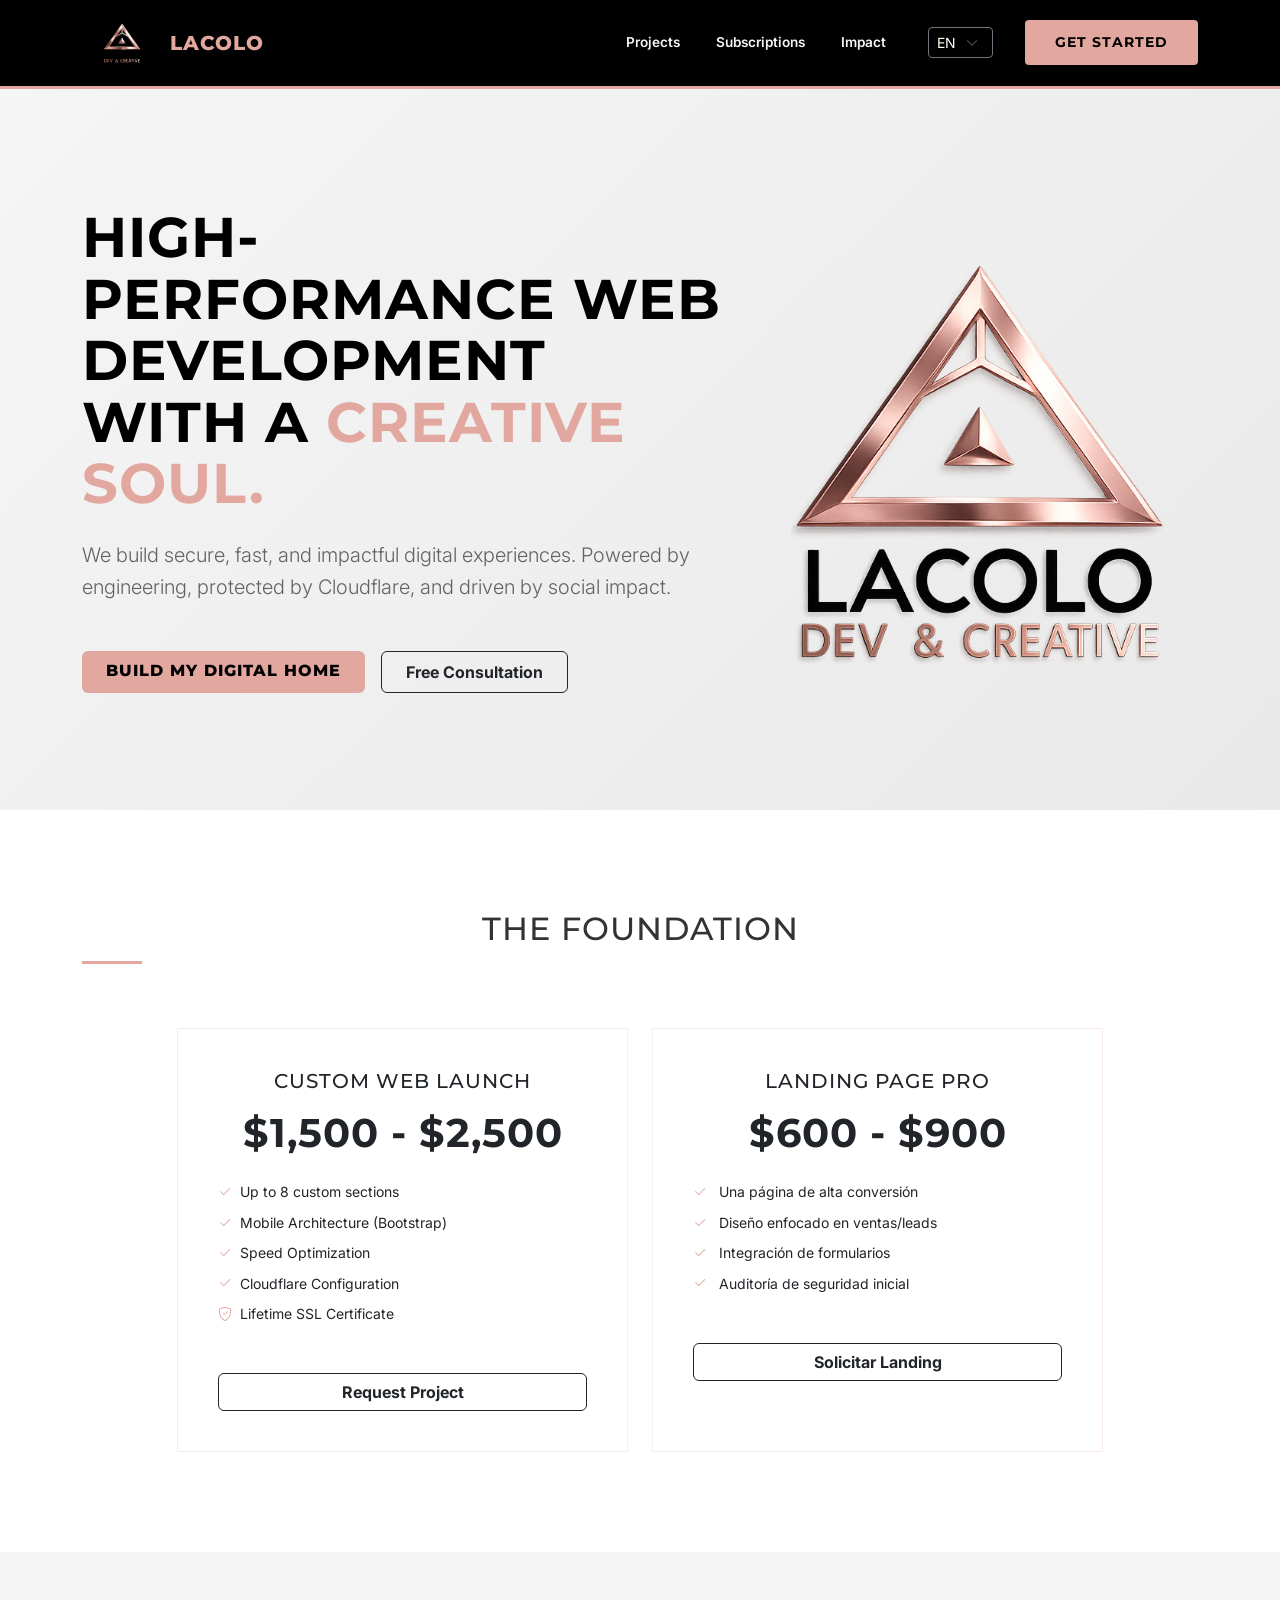
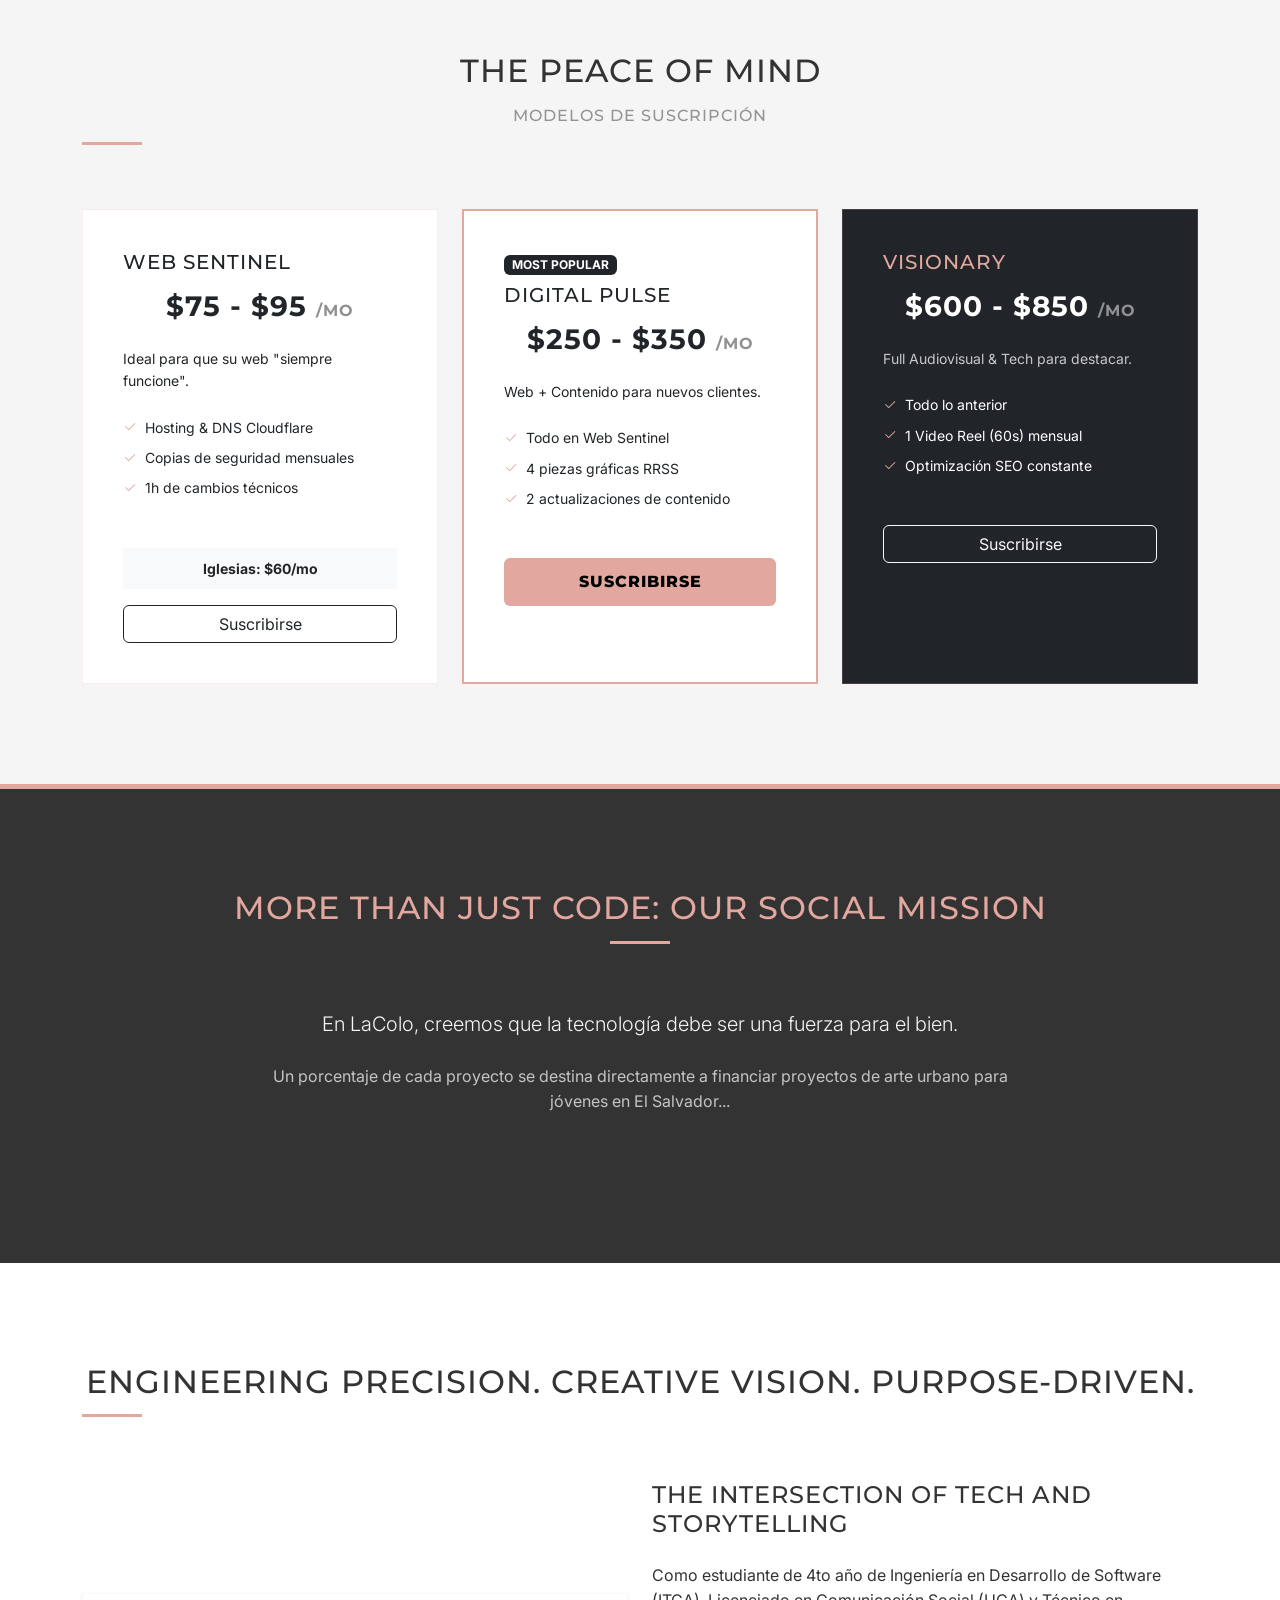
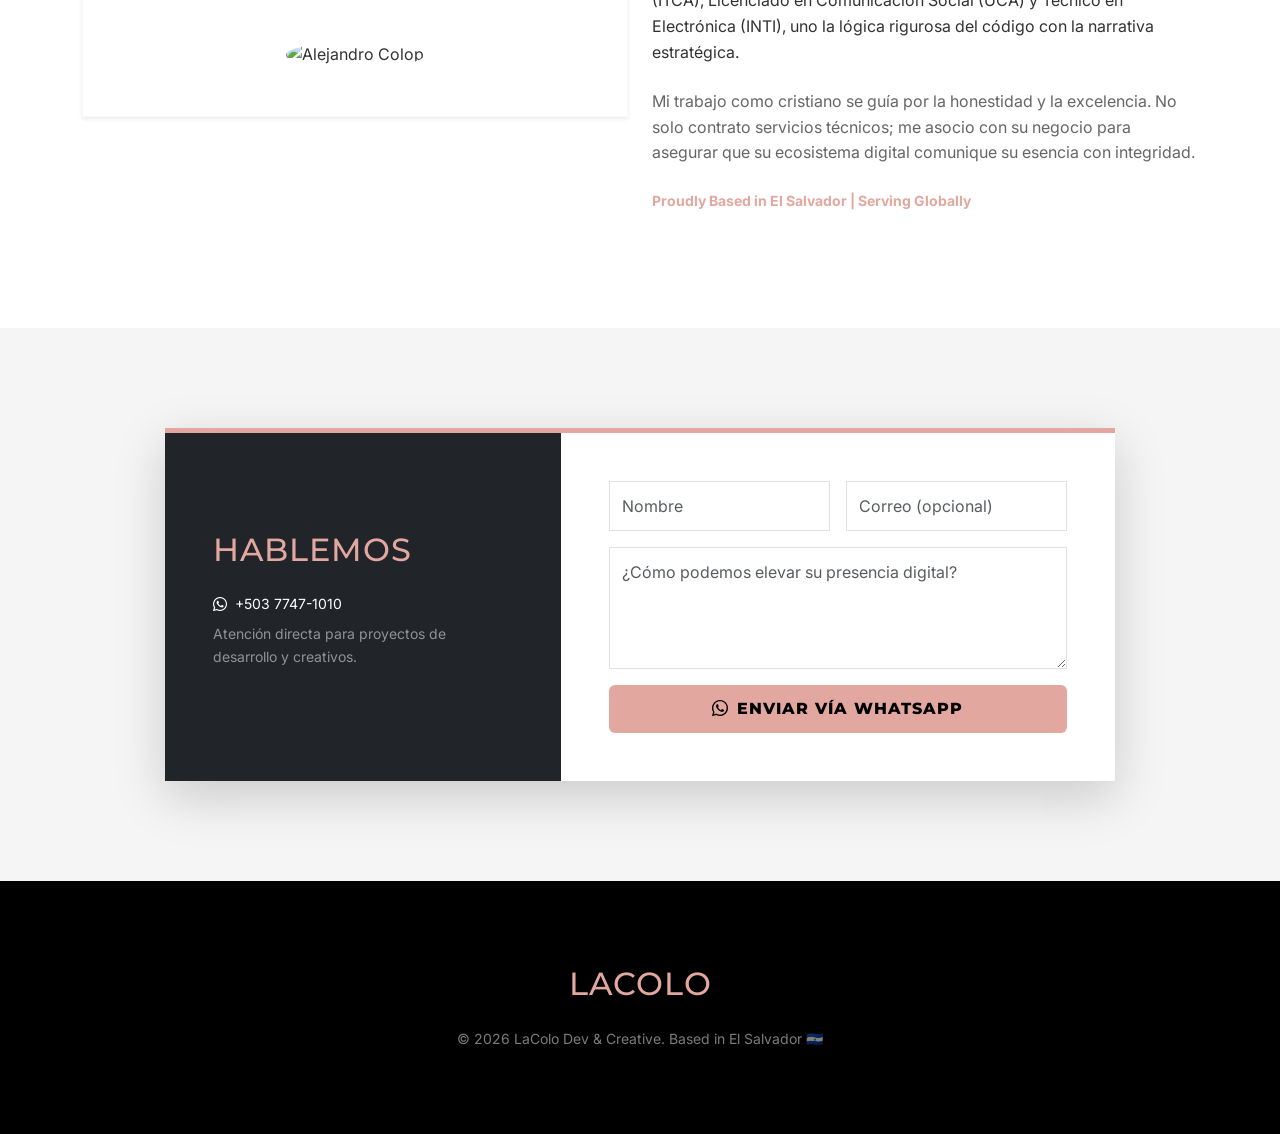
==== index.html @ b022d2bb "Change language attribute from 'en' to 'es' cambio idioma" ====
<!DOCTYPE html>
<html lang="es">

<head>
    <meta charset="UTF-8">
    <meta name="viewport" content="width=device-width, initial-scale=1.0">
    <title data-i18n="site_title">LaColo Dev & Creative | Engineering & Design Excellence</title>

    <script type="application/ld+json">
    {
      "@context": "https://schema.org",
      "@type": "LocalBusiness",
      "name": "LaColo Dev & Creative",
      "description": "Servicios integrales de desarrollo web, ingeniería de software y producción creativa de audio y video.",
      "url": "https://lacolodev.com",
      "telephone": "+503-7747-1010", 
      "address": {
        "@type": "PostalAddress",
        "addressLocality": "Santa Tecla",
        "addressCountry": "SV"
      },
      "geo": {
        "@type": "GeoCoordinates",
        "latitude": 13.6766,
        "longitude": -89.2797
      },
      "areaServed": [
        { "@type": "City", "name": "Santa Tecla" },
        { "@type": "City", "name": "Antiguo Cuscatlán" },
        { "@type": "City", "name": "Nuevo Cuscatlán" },
        { "@type": "City", "name": "San Salvador" },
        { "@type": "City", "name": "La Unión" },
        { "@type": "City", "name": "San Miguel" },
        { "@type": "City", "name": "North Potomac", "addressRegion": "MD" },
        { "@type": "City", "name": "Potomac", "addressRegion": "MD" },
        { "@type": "City", "name": "Washington DC" },
        { "@type": "State", "name": "Virginia" }
      ],
      "publicAccess": false,
      "priceRange": "$$"
    }
    </script>
   
    <link rel="icon" type="image/png" href="img/laColoDevs.png">
    <link rel="apple-touch-icon" href="img/laColoDevs.png">

    <link href="https://cdn.jsdelivr.net/npm/bootstrap@5.3.0/dist/css/bootstrap.min.css" rel="stylesheet">
    <link rel="stylesheet" href="https://cdn.jsdelivr.net/npm/bootstrap-icons@1.11.0/font/bootstrap-icons.css">
    <link
        href="https://fonts.googleapis.com/css2?family=Inter:wght@300;400;600&family=Montserrat:wght@700;800&display=swap"
        rel="stylesheet">
    <link rel="stylesheet" href="./css/style.css">
    <script src="./js/app.js" defer></script>
</head>

<body>

    <nav class="navbar navbar-expand-lg navbar-dark fixed-top">
        <div class="container">
            <a class="navbar-brand d-flex align-items-center" href="#">
                <img src="./img/laColoDevs.png" alt="Logo" class="logo-main me-2">
                <span class="brand-text">LACOLO</span>
            </a>
            <button class="navbar-toggler border-0" type="button" data-bs-toggle="collapse" data-bs-target="#navbarNav">
                <span class="navbar-toggler-icon"></span>
            </button>
            <div class="collapse navbar-collapse" id="navbarNav">
                <ul class="navbar-nav ms-auto align-items-center">
                    <li class="nav-item"><a class="nav-link" href="#foundation" data-i18n="nav_projects">Proyectos</a>
                    </li>
                    <li class="nav-item"><a class="nav-link" href="#services" data-i18n="nav_subs">Suscripciones</a>
                    </li>
                    <li class="nav-item"><a class="nav-link" href="#impact" data-i18n="nav_impact">Impacto</a></li>
                    <li class="nav-item mx-lg-3 p-2">
                        <select id="languageSelector"
                            class="form-select form-select-sm bg-transparent text-white border-secondary">
                            <option value="en">EN</option>
                            <option value="es" selected>ES</option>
                        </select>
                    </li>
                    <li class="nav-item ms-lg-2 my-auto">
                        <a href="#contact" class="btn btn-lacolo btn-sm w-100 fw-bold" data-i18n="btn_get_started">Get
                            Started</a>
                    </li>
                </ul>
            </div>
        </div>
    </nav>

    <header class="hero py-5">
        <div class="container text-center text-lg-start">
            <div class="row align-items-center">
                <div class="col-lg-7">
                    <h1 class="fw-bolder mb-4 responsive-title" data-i18n="hero_title">
                        High-Performance
                        <span class="d-sm-inline d-block">Web Development</span>
                        with a <span class="text-rose">Creative Soul.</span>
                    </h1>

                    <p class="lead mb-5 opacity-75" data-i18n="hero_lead">
                        Construimos experiencias digitales seguras, rápidas e impactantes. Potenciado por la ingeniería,
                        protegido por Cloudflare e impulsado por el impacto social.
                    </p>

                    <div class="d-flex flex-column flex-sm-row gap-3 justify-content-center justify-content-lg-start">
                        <a href="#foundation" class="btn btn-lacolo px-4 py-2" data-i18n="btn_build">
                            Build My Digital Home
                        </a>
                        <a href="#contact" class="btn btn-outline-dark px-4 py-2 fw-bold" data-i18n="btn_consultation">
                            Free Consultation
                        </a>
                    </div>
                </div>

                <div class="col-lg-5 p-5 d-lg-block text-center">
                    <img src="./img/laColoDevs.png" alt="Logo" class="img-fluid mx-2 mt-4">
                </div>
            </div>
        </div>
    </header>

    <section id="foundation" class="section-padding bg-white">
        <div class="container">
            <h2 class="section-title text-center" data-i18n="foundation_title">The Foundation <br><small
                    class="fs-6 opacity-50" data-i18n="foundation_subtitle">Proyectos de Pago Único</small></h2>
            <div class="row g-4 justify-content-center">
                <div class="col-md-5">
                    <div class="card h-100 card-pricing p-4">
                        <div class="card-body text-center">
                            <h3 class="h5 mb-3" data-i18n="card_custom_title">Custom Web Launch</h3>
                            <h4 class="display-6 fw-bold mb-4">$1,500 - $2,500</h4>
                            <ul class="list-unstyled text-start mb-5 small">
                                <li class="mb-2"><i class="bi bi-check2 text-rose me-2"></i><span
                                        data-i18n="feat_custom_1">Hasta 8 secciones personalizadas</span></li>
                                <li class="mb-2"><i class="bi bi-check2 text-rose me-2"></i><span
                                        data-i18n="feat_custom_2">Arquitectura móvil (Bootstrap)</span></li>
                                <li class="mb-2"><i class="bi bi-check2 text-rose me-2"></i><span
                                        data-i18n="feat_custom_3">Optimización de velocidad</span></li>
                                <li class="mb-2"><i class="bi bi-check2 text-rose me-2"></i><span
                                        data-i18n="feat_custom_4">Configuración en Cloudflare</span></li>
                                <li class="mb-2"><i class="bi bi-shield-check text-rose me-2"></i><span
                                        data-i18n="feat_custom_5">Certificado SSL de por vida</span></li>
                            </ul>
                            <a href="#contact" class="btn btn-outline-dark w-100 fw-bold"
                                data-i18n="btn_request_project">Solicitar Proyecto</a>
                        </div>
                    </div>
                </div>
                <div class="col-md-5">
                    <div class="card h-100 card-pricing p-4">
                        <div class="card-body text-center">
                            <h3 class="h5 mb-3" data-i18n="card_landing_title">Landing Page Pro</h3>
                            <h4 class="display-6 fw-bold mb-4">$600 - $900</h4>
                            <ul class="list-unstyled text-start mb-5 small">
                                <li class="mb-2">
                                    <i class="bi bi-check2 text-rose me-2"></i>
                                    <span data-i18n="feat_landing_1">Una página de alta conversión</span>
                                </li>
                                <li class="mb-2">
                                    <i class="bi bi-check2 text-rose me-2"></i>
                                    <span data-i18n="feat_landing_2">Diseño enfocado en ventas/leads</span>
                                </li>
                                <li class="mb-2"> <i class="bi bi-check2 text-rose me-2"></i>
                                    <span data-i18n="feat_landing_3">Integración de formularios</span>
                                </li>
                                <li class="mb-2">
                                    <i class="bi bi-check2 text-rose me-2"></i>
                                    <span data-i18n="feat_landing_4">Auditoría de seguridad inicial</span>
                                </li>
                            </ul>
                            <a href="#contact" class="btn btn-outline-dark w-100 fw-bold"
                                data-i18n="btn_request_landing">Solicitar Landing</a>
                        </div>
                    </div>
                </div>
            </div>
        </div>
    </section>

    <section id="services" class="section-padding" style="background-color: var(--pearl-white);">
        <div class="container">
            <h2 class="section-title text-center" data-i18n="services_title">The Peace of Mind <br><small
                    class="fs-6 opacity-50" data-i18n="services_subtitle">Modelos de Suscripción</small></h2>
            <div class="row g-4">
                <div class="col-md-4">
                    <div class="card h-100 card-pricing p-4">
                        <div class="card-body">
                            <h3 class="h5 mb-3" data-i18n="card_sentinel_title">Web Sentinel</h3>
                            <h4 class="h3 fw-bold mb-4 text-center">$75 - $95 <small class="fs-6 opacity-50">/mo</small>
                            </h4>
                            <p class="small mb-4" data-i18n="card_sentinel_desc">Ideal para que su web "siempre
                                funcione".</p>
                            <ul class="list-unstyled small mb-5">
                                <li class="mb-2"><i class="bi bi-check2 text-rose me-2"></i><span
                                        data-i18n="feat_sentinel_1">Hosting & DNS Cloudflare</span></li>
                                <li class="mb-2"><i class="bi bi-check2 text-rose me-2"></i><span
                                        data-i18n="feat_sentinel_2">Copias de seguridad mensuales</span></li>
                                <li class="mb-2"><i class="bi bi-check2 text-rose me-2"></i><span
                                        data-i18n="feat_sentinel_3">1h de cambios técnicos</span></li>
                            </ul>
                            <div class="bg-light p-2 text-center mb-3">
                                <span class="small fw-bold" data-i18n="church_promo">Iglesias: $60/mo</span>
                            </div>
                            <a href="#contact" class="btn btn-outline-dark w-100"
                                data-i18n="btn_subscribe">Suscribirse</a>
                        </div>
                    </div>
                </div>
                <div class="col-md-4">
                    <div class="card h-100 card-pricing featured p-4"
                        style="border-color: var(--rose-gold); border-width: 2px;">
                        <div class="card-body">
                            <span class="badge bg-dark mb-2" data-i18n="badge_popular">MOST POPULAR</span>
                            <h3 class="h5 mb-3" data-i18n="card_pulse_title">Digital Pulse</h3>
                            <h4 class="h3 fw-bold mb-4 text-center">$250 - $350 <small
                                    class="fs-6 opacity-50">/mo</small></h4>
                            <p class="small mb-4" data-i18n="card_pulse_desc">Web + Contenido para nuevos clientes.</p>
                            <ul class="list-unstyled small mb-5">
                                <li class="mb-2"><i class="bi bi-check2 text-rose me-2"></i><span
                                        data-i18n="feat_pulse_1">Todo en Web Sentinel</span></li>
                                <li class="mb-2"><i class="bi bi-check2 text-rose me-2"></i><span
                                        data-i18n="feat_pulse_2">4 piezas gráficas RRSS</span></li>
                                <li class="mb-2"><i class="bi bi-check2 text-rose me-2"></i><span
                                        data-i18n="feat_pulse_3">2 actualizaciones de contenido</span></li>
                            </ul>
                            <a href="#contact" class="btn btn-lacolo w-100" data-i18n="btn_subscribe">Suscribirse</a>
                        </div>
                    </div>
                </div>
                <div class="col-md-4">
                    <div class="card h-100 card-pricing p-4 bg-dark text-white">
                        <div class="card-body">
                            <h3 class="h5 mb-3 text-rose" data-i18n="card_visionary_title">Visionary</h3>
                            <h4 class="h3 fw-bold mb-4 text-center">$600 - $850 <small
                                    class="fs-6 opacity-50">/mo</small></h4>
                            <p class="small mb-4 opacity-75" data-i18n="card_visionary_desc">Full Audiovisual & Tech
                                para destacar.</p>
                            <ul class="list-unstyled small mb-5">
                                <li class="mb-2"><i class="bi bi-check2 text-rose me-2"></i><span
                                        data-i18n="feat_visionary_1">Todo lo anterior</span></li>
                                <li class="mb-2"><i class="bi bi-check2 text-rose me-2"></i><span
                                        data-i18n="feat_visionary_2">1 Video Reel (60s) mensual</span></li>
                                <li class="mb-2"><i class="bi bi-check2 text-rose me-2"></i><span
                                        data-i18n="feat_visionary_3">Optimización SEO constante</span></li>
                            </ul>
                            <a href="#contact" class="btn btn-outline-light w-100"
                                data-i18n="btn_subscribe">Suscribirse</a>
                        </div>
                    </div>
                </div>
            </div>
        </div>
    </section>

    <section id="impact" class="impact section-padding">
        <div class="container text-center">
            <h2 class="section-title text-rose center-title mx-auto" data-i18n="impact_title">More Than Just Code: Our
                Social Mission</h2>
            <div class="row justify-content-center">
                <div class="col-lg-8">
                    <p class="lead mb-4" data-i18n="impact_lead">En LaColo, creemos que la tecnología debe ser una
                        fuerza para el bien.</p>
                    <p class="opacity-75 mb-5" data-i18n="impact_text">Un porcentaje de cada proyecto se destina
                        directamente a financiar proyectos de arte urbano para jóvenes en El Salvador...</p>
                </div>
            </div>
        </div>
    </section>

    <section id="about" class="section-padding bg-white">
        <div class="container">
            <h2 class="section-title text-center" data-i18n="about_title">Engineering Precision. Creative Vision.
                Purpose-Driven.</h2>
            <div class="row align-items-center">
                <div class="col-lg-6 mb-5 mb-lg-0 text-center">
                    <div class="p-5 border border-light shadow-sm">
                        <img src="./img/fundador.png" alt="Alejandro Colop" class="img-fluid rounded-circle">
                    </div>
                </div>
                <div class="col-lg-6">
                    <h3 class="h4 brand-titles mb-4" data-i18n="about_subtitle">The Intersection of Tech and
                        Storytelling</h3>

                    <p class="mb-4" data-i18n="about_p1">
                        Como estudiante de 4to año de Ingeniería en Desarrollo de Software (ITCA),
                        Licenciado en Comunicación Social (UCA) y Técnico en Electrónica (INTI),
                        uno la lógica rigurosa del código con la narrativa estratégica.
                    </p>

                    <p class="mb-4 opacity-75" data-i18n="about_p2">
                        Mi trabajo como cristiano se guía por la honestidad y la excelencia. No
                        solo contrato servicios técnicos; me asocio con su negocio para asegurar
                        que su ecosistema digital comunique su esencia con integridad.
                    </p>

                    <p class="small text-rose fw-bold" data-i18n="about_location">
                        Proudly Based in El Salvador | Serving Globally
                    </p>
                </div>
            </div>
        </div>
    </section>

    <section id="contact" class="section-padding" style="background-color: var(--pearl-white);">
        <div class="container">
            <div class="row justify-content-center">
                <div class="col-lg-10 shadow-lg p-0 overflow-hidden" style="border-top: 5px solid var(--rose-gold);">
                    <div class="row g-0">
                        <div class="col-md-5 bg-dark text-white p-5 d-flex flex-column justify-content-center">
                            <h2 class="brand-titles text-rose mb-4" data-i18n="contact_hablemos">Hablemos</h2>
                            <p class="small mb-2">
                                <a href="https://wa.me/+50377471010" class="text-white text-decoration-none">
                                    <i class="bi bi-whatsapp me-2"></i>+503 7747-1010
                                </a>
                            </p>
                            <p class="small opacity-50" data-i18n="contact_sub">Atención directa para proyectos de
                                desarrollo y creativos.</p>
                        </div>
                        <div class="col-md-7 p-5 bg-white">
                            <form id="whatsappForm" onsubmit="enviarAWhatsApp(event)">
                                <div class="row g-3">
                                    <div class="col-md-6">
                                        <input type="text" id="name" class="form-control rounded-0"
                                            data-i18n="form_name" placeholder="Nombre" required>
                                    </div>
                                    <div class="col-md-6">
                                        <input type="email" id="email" class="form-control rounded-0"
                                            data-i18n="form_email" placeholder="Correo (opcional)">
                                    </div>
                                    <div class="col-12">
                                        <textarea id="message" rows="4" class="form-control rounded-0"
                                            data-i18n="form_msg"
                                            placeholder="¿Cómo podemos elevar su presencia digital?"
                                            required></textarea>
                                    </div>
                                    <div class="col-12">
                                        <button type="submit" class="btn btn-lacolo w-100">
                                            <i class="bi bi-whatsapp me-2"></i><span
                                                data-i18n="btn_send_whatsapp">Enviar vía WhatsApp</span>
                                        </button>
                                    </div>
                                </div>
                            </form>
                        </div>
                    </div>
                </div>
            </div>
        </div>
    </section>

    <footer>
        <div class="container text-center py-4">
            <h2 class="brand-titles text-rose mb-4">LACOLO</h2>
            <p class="small opacity-50 mb-0" data-i18n="footer_copy">&copy; 2026 LaColo Dev & Creative. Based in El
                Salvador 🇸🇻</p>
        </div>
    </footer>

    <script src="https://cdn.jsdelivr.net/npm/bootstrap@5.3.0/dist/js/bootstrap.bundle.min.js"></script>
</body>

</html>
---- css/style.css ----
/* 1. VARIABLES DE MARCA (Manual de Estilo) */
:root {
    --rose-gold: #E2A79F;
    --black-pure: #000000;
    --charcoal: #333333;
    --pearl-white: #F5F5F5;
}



/* 2. ESTILOS GLOBALES */
body {
    font-family: 'Inter', sans-serif;
    background-color: var(--pearl-white);
    color: var(--charcoal);
    line-height: 1.6;
    padding-top: 90px;
    /* Espacio para el navbar fijo */
    overflow-x: hidden;
}

/* 3. TIPOGRAFÍA (Montserrat para Títulos y Marca) */
h1,
h2,
h3,
h4,
.navbar-brand,
.btn-lacolo,
.brand-titles,
.brand-text {
    font-family: 'Montserrat', sans-serif;
    text-transform: uppercase;
    letter-spacing: 1px;
}

/* 4. NAVEGACIÓN (Navbar) */
.navbar {
    background-color: var(--black-pure) !important;
    border-bottom: 3px solid var(--rose-gold);
    padding: 0.8rem 0;
    z-index: 1050;
}

.navbar-brand {
    font-weight: 800;
    color: var(--rose-gold) !important;
}

.logo-main {
    height: 50px;
    width: auto;
    min-width: 80px;
    /* Tamaño mínimo según manual */
    padding: 5px;
    transition: transform 0.3s ease;
    object-fit: contain;
}

.logo-main:hover {
    transform: scale(1.05);
    /* Efecto sutil de interacción */
}

.brand-text {
    font-weight: 800;
    color: var(--rose-gold) !important;
    font-size: 1.25rem;
}

.nav-link {
    color: var(--pearl-white) !important;
    font-size: 0.85rem;
    font-weight: 600;
    margin: 0 10px;
    transition: 0.3s;
}

.nav-link:hover {
    color: var(--rose-gold) !important;
}

/* 5. BOTONES (Estilo LaColo) */
.btn-lacolo {
    background-color: var(--rose-gold);
    color: var(--black-pure);
    border: none;
    font-weight: 800;
    padding: 12px 30px;
    transition: 0.3s ease-in-out;
}

.btn-lacolo:hover {
    background-color: var(--charcoal);
    color: var(--rose-gold);
    transform: translateY(-3px);
    box-shadow: 0 10px 20px rgba(0, 0, 0, 0.2);
}

/* 6. SECCIONES Y LAYOUT */
.hero {
    padding: 140px 0 100px;
    background: linear-gradient(135deg, #F5F5F5 0%, #E9E9E9 100%);
    min-height: 80vh;
    display: flex;
    align-items: center;
}

.hero h1 {
    font-size: 3.5rem;
    color: var(--black-pure);
    font-weight: 800;
}

.text-rose {
    color: var(--rose-gold);
}

.section-padding {
    padding: 100px 0;
}

/* 7. COMPONENTES (Tarjetas y Portfolio) */
.card-pricing,
.portfolio-card {
    border: 1px solid rgba(226, 167, 159, 0.2);
    background: white;
    transition: 0.4s;
    border-radius: 0;
}

.card-pricing:hover,
.portfolio-card:hover {
    border-color: var(--rose-gold);
    transform: translateY(-8px);
    box-shadow: 0 15px 30px rgba(0, 0, 0, 0.05);
}

/* 8. SECCIÓN IMPACTO */
.impact {
    background-color: var(--charcoal);
    color: var(--pearl-white);
    padding: 100px 0;
    border-top: 5px solid var(--rose-gold);
}

/* 9. TÍTULOS DE SECCIÓN */
.section-title {
    margin-bottom: 4rem;
    position: relative;
    padding-bottom: 1rem;
}

.section-title::after {
    content: '';
    position: absolute;
    width: 60px;
    height: 3px;
    background: var(--rose-gold);
    bottom: 0;
    left: 0;
    /* Por defecto alineado a la izquierda */
}

/* Modificador para títulos centrados */
.center-title::after {
    left: 50%;
    transform: translateX(-50%);
}

/* 10. FOOTER */
footer {
    background-color: var(--black-pure);
    color: var(--pearl-white);
    padding: 60px 0;
}

/* Agrégalo a la sección 7 u 8 de tu style.css */
.form-control {
    border-radius: 0;
    border: 1px solid #dee2e6;
    padding: 12px;
}

.form-control:focus {
    border-color: var(--rose-gold);
    box-shadow: none;
}

.responsive-title {
    /* Bajamos el mínimo a 1.3rem para que 'DEVELOPMENT' quepa en 320px de ancho */
    font-size: clamp(1.3rem, 10vw, 3.8rem); 
    line-height: 1.1;
    font-weight: 800;
    text-transform: uppercase;

    /* DESACTIVAR CORTES: Esto evita el efecto de la imagen que me enviaste */
    hyphens: none !important;
    -webkit-hyphens: none;
    -ms-hyphens: none;
    
    /* CONTROL DE PALABRAS: No permite romper palabras internamente */
    word-break: keep-all; 
    overflow-wrap: normal;
    
    display: block;
    width: 100%;
}

/* Forzar que cada bloque de texto ocupe su línea en móviles */
@media (max-width: 550px) {
    .responsive-title span {
        display: block;
        width: 100%;
        margin-bottom: 0.2rem;
    }
}


/* 11. RESPONSIVE */
@media (max-width: 768px) {
    .logo-main {
        height: 35px;
    }

    .hero h1 {
        font-size: 2.5rem;
    }

    .hero {
        text-align: center;
        padding: 100px 0 60px;
    }

    body {
        padding-top: 70px;
        /* Menos espacio en móvil */
    }
}
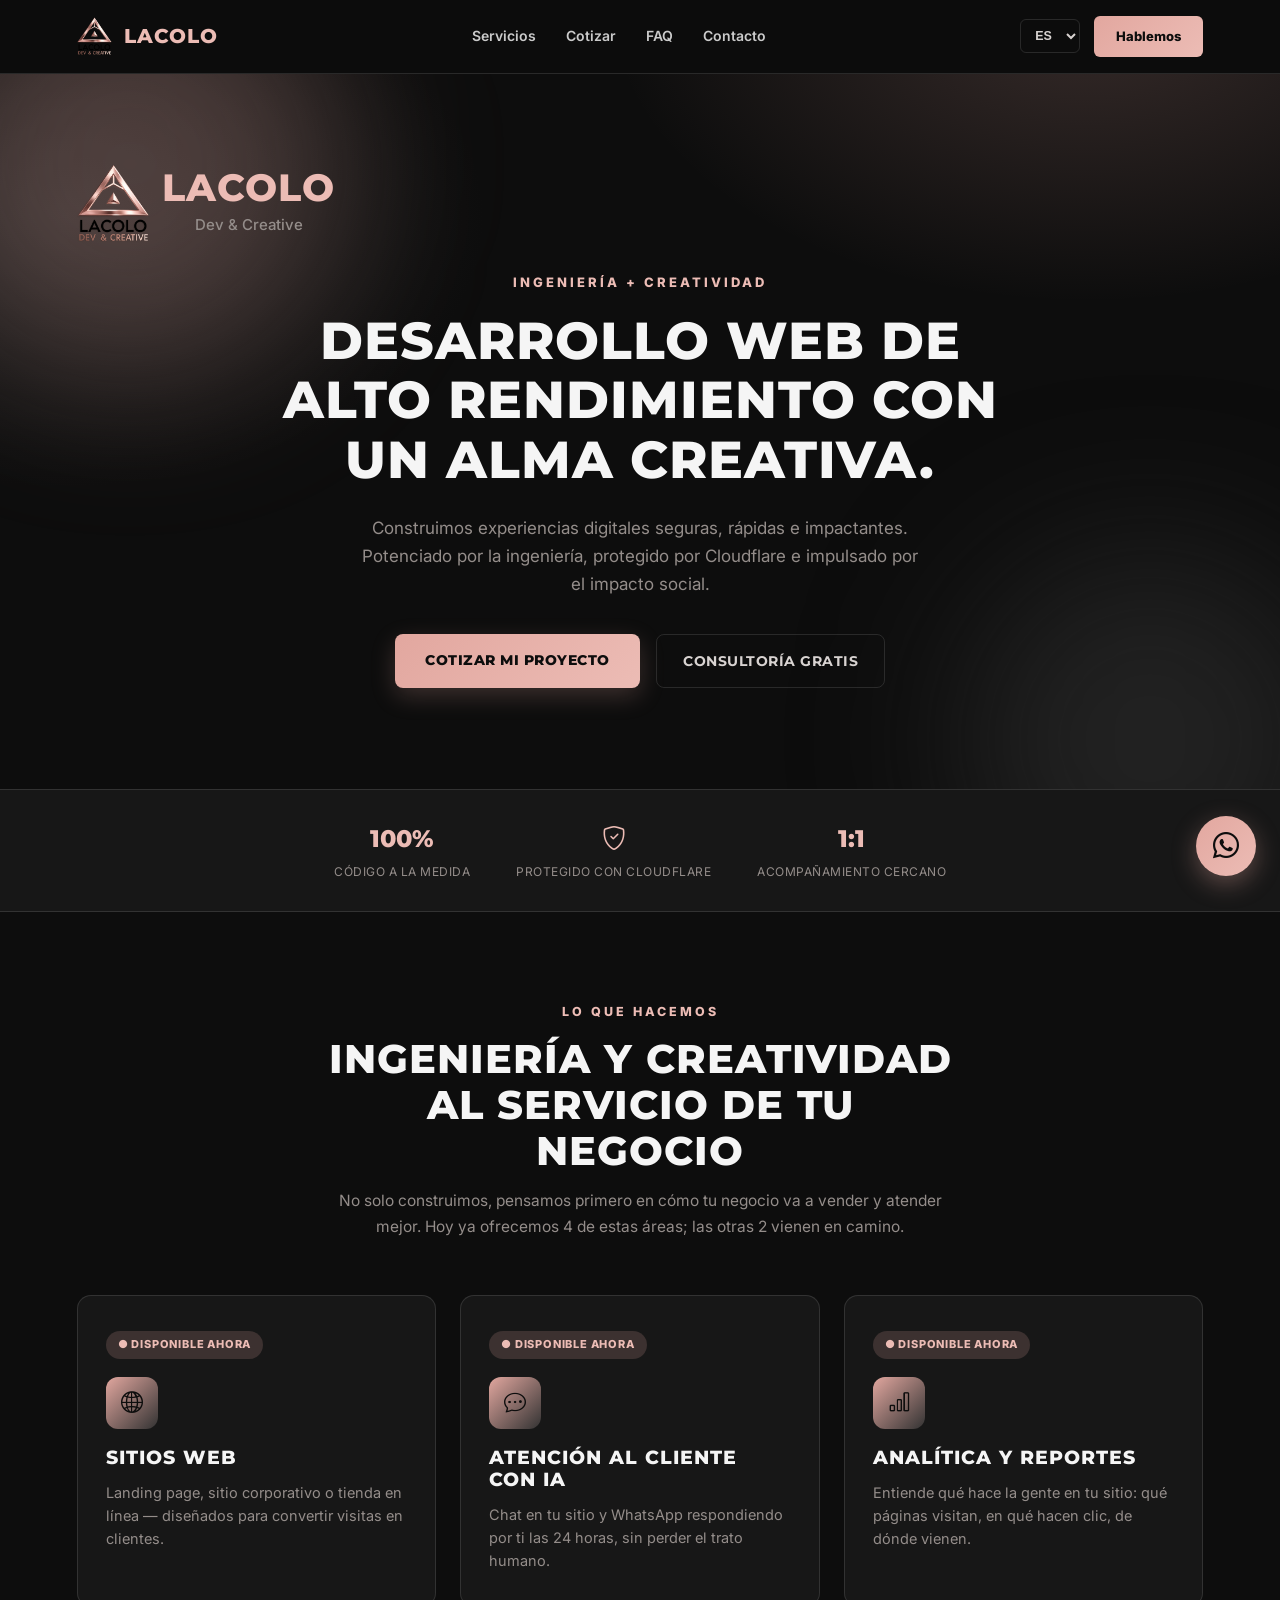
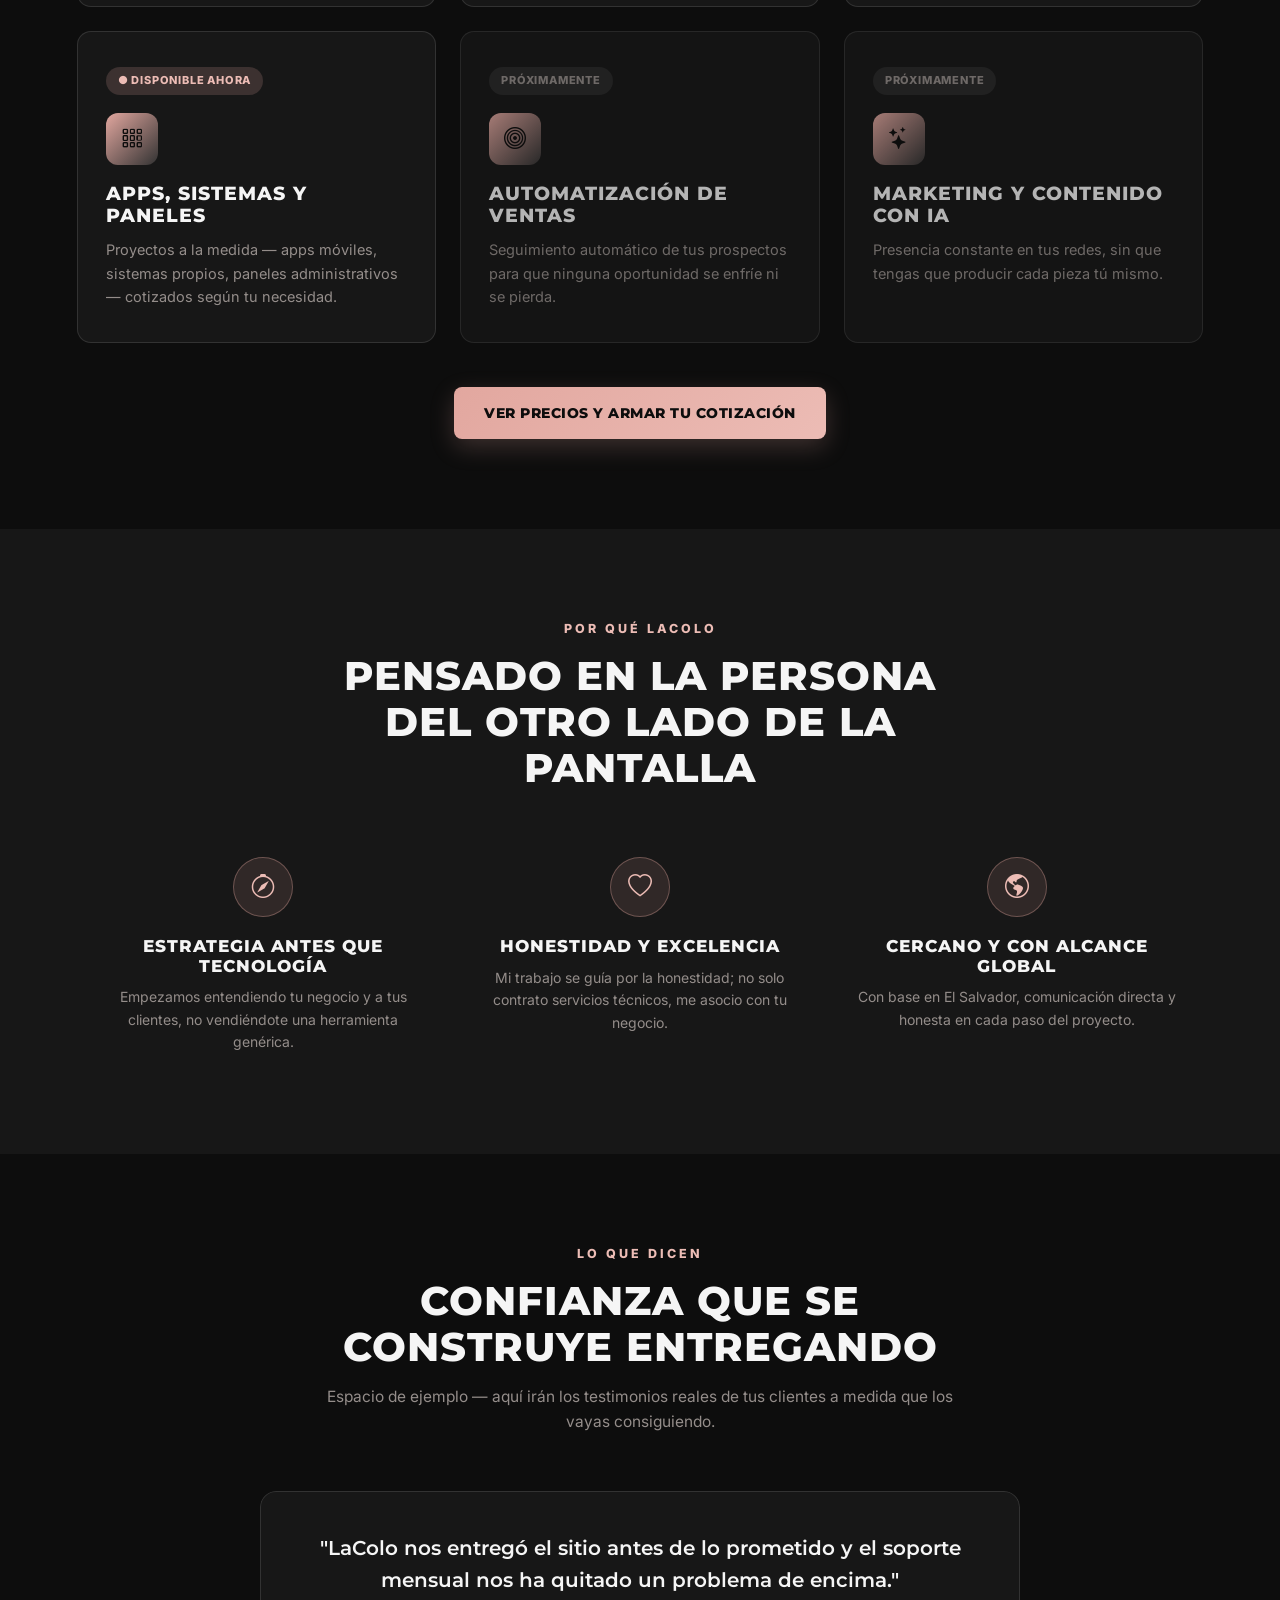
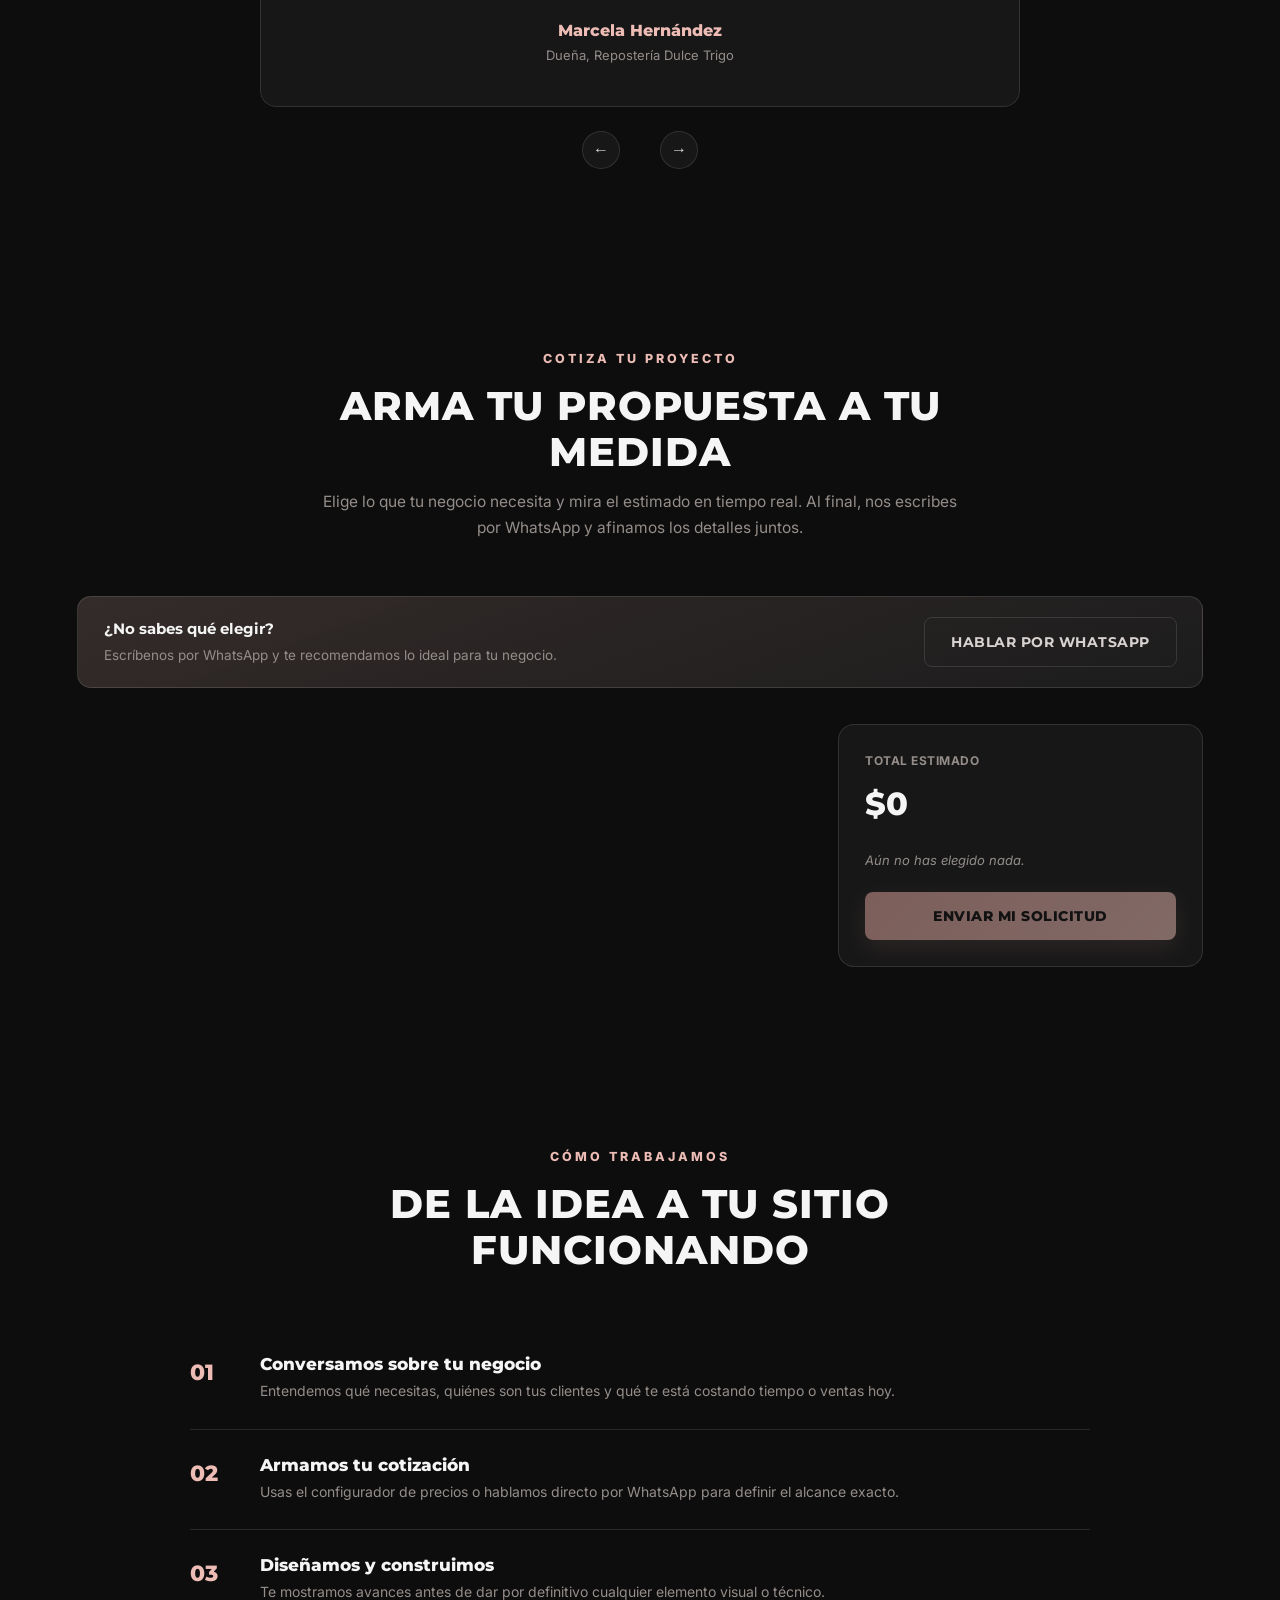
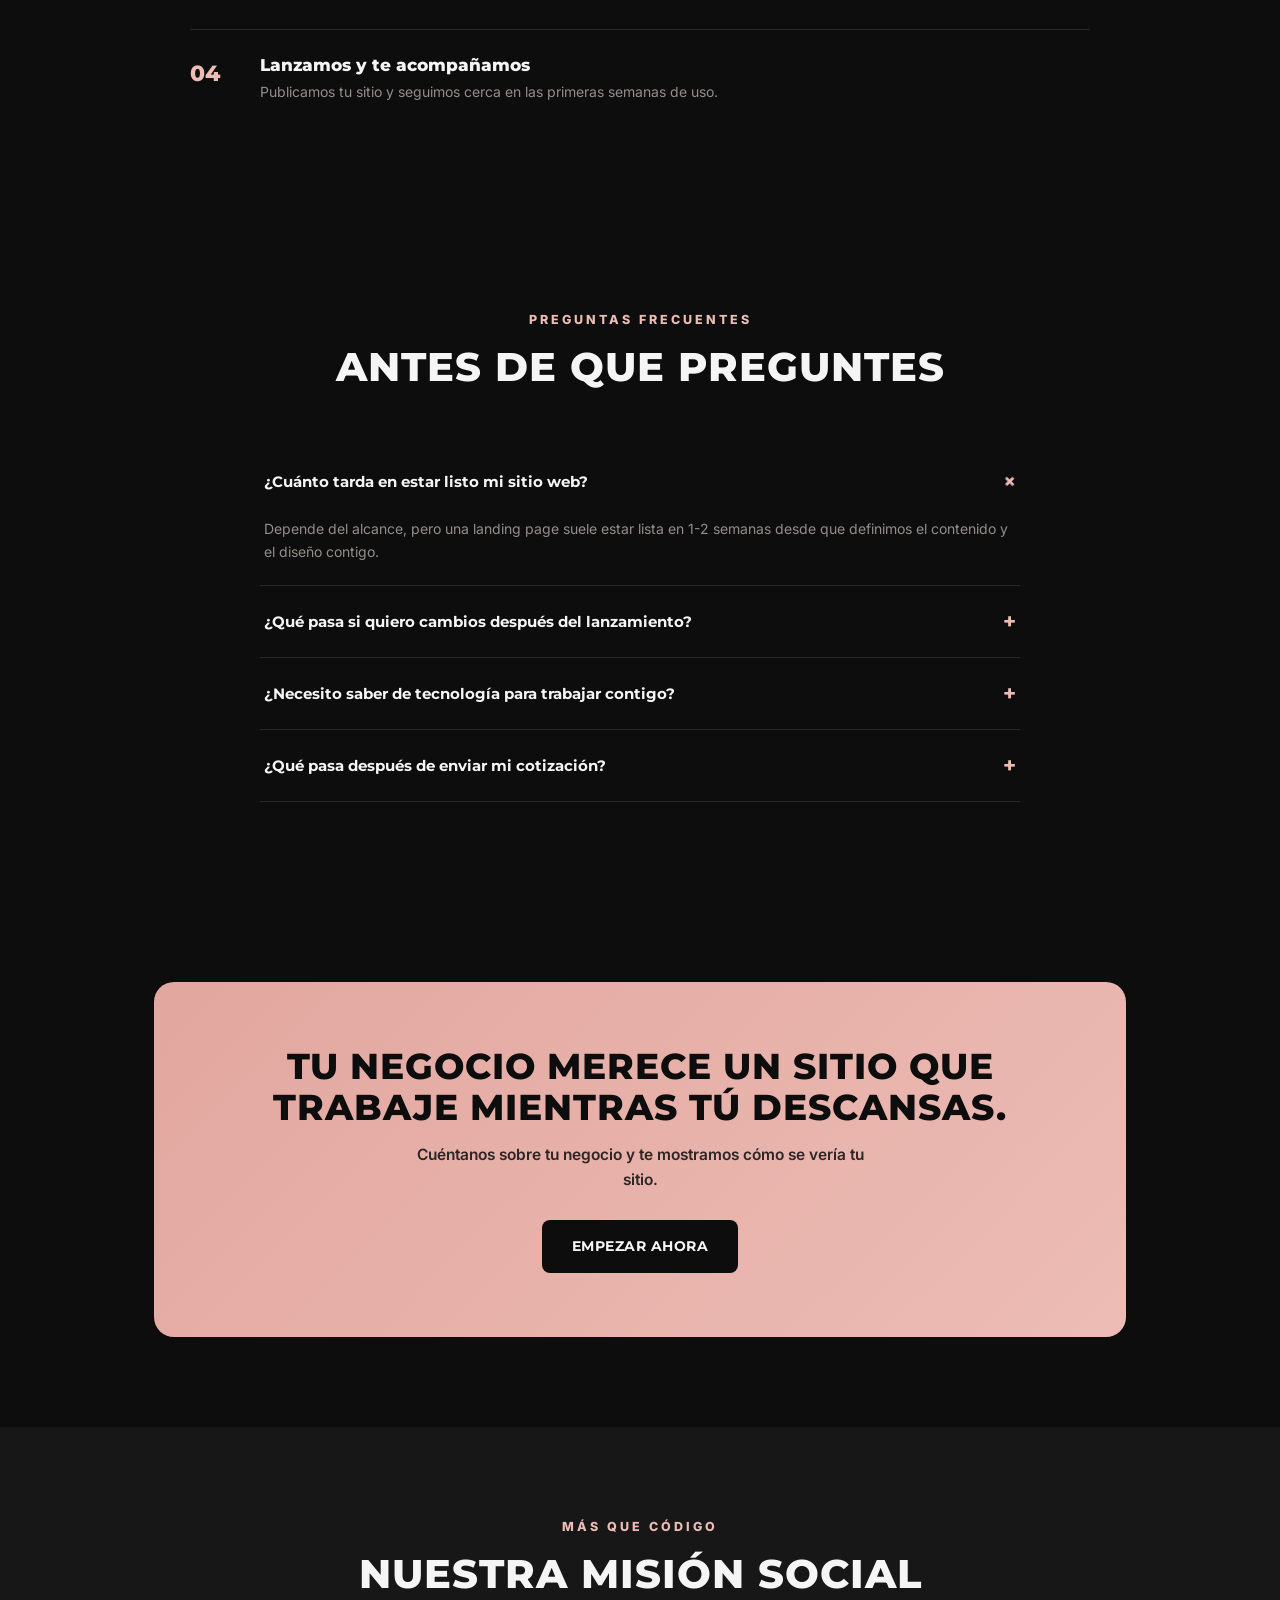
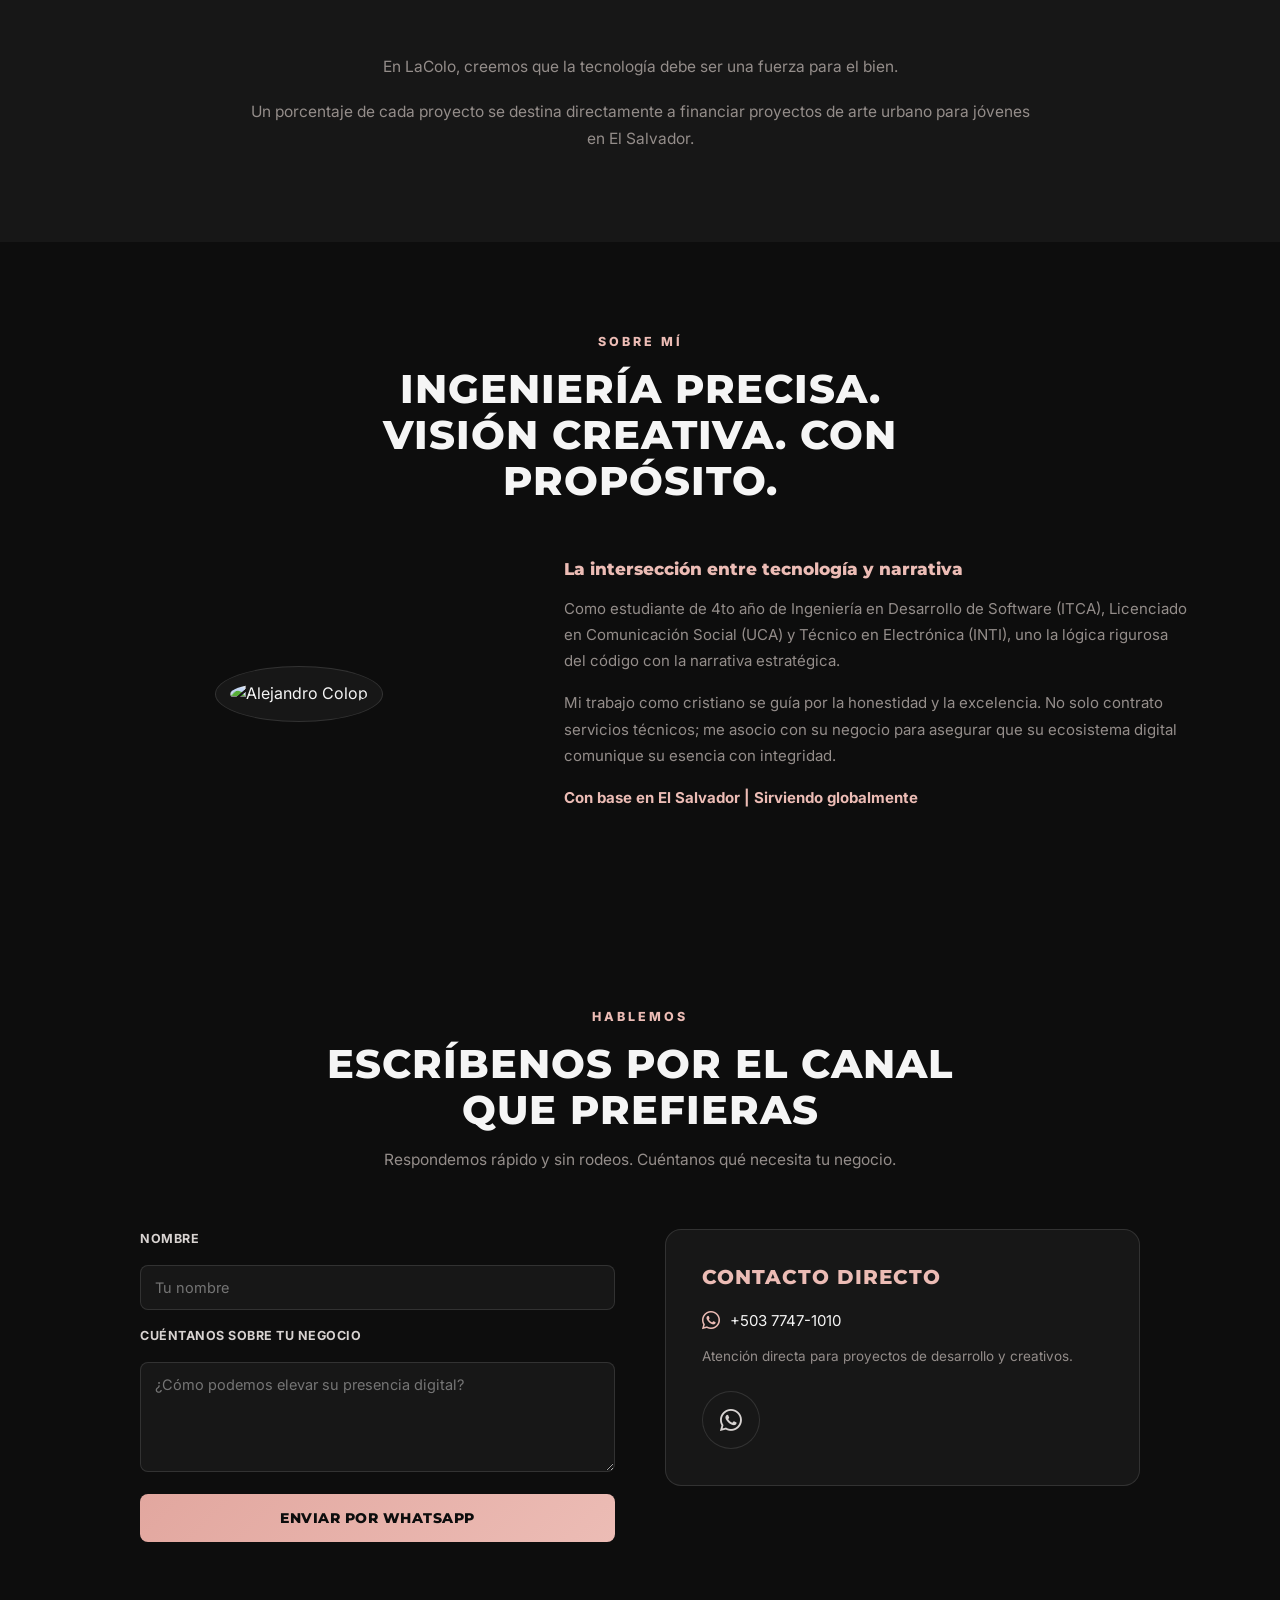
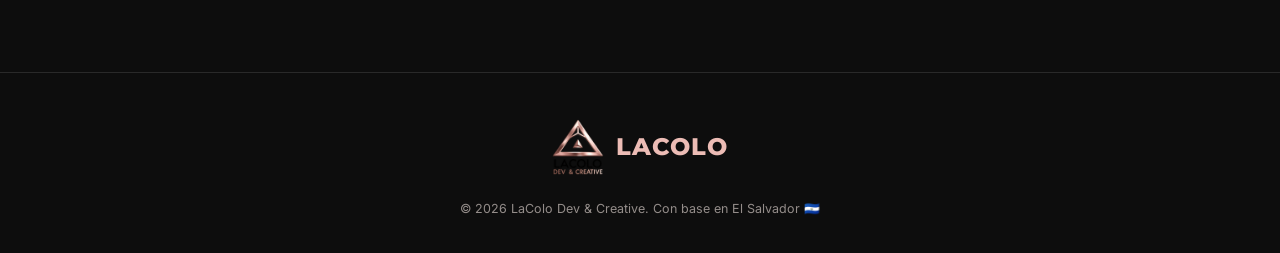
==== commit f4212dec: "versión 2" ====
--- a/index.html
+++ b/index.html
@@ -4,7 +4,7 @@
 <head>
     <meta charset="UTF-8">
     <meta name="viewport" content="width=device-width, initial-scale=1.0">
-    <title data-i18n="site_title">LaColo Dev & Creative | Engineering & Design Excellence</title>
+    <title data-i18n="site_title">LaColo Dev & Creative | Excelencia en Ingeniería y Diseño</title>
 
     <script type="application/ld+json">
     {
@@ -13,7 +13,7 @@
       "name": "LaColo Dev & Creative",
       "description": "Servicios integrales de desarrollo web, ingeniería de software y producción creativa de audio y video.",
       "url": "https://lacolodev.com",
-      "telephone": "+503-7747-1010", 
+      "telephone": "+503-7747-1010",
       "address": {
         "@type": "PostalAddress",
         "addressLocality": "Santa Tecla",
@@ -30,333 +30,465 @@
         { "@type": "City", "name": "Nuevo Cuscatlán" },
         { "@type": "City", "name": "San Salvador" },
         { "@type": "City", "name": "La Unión" },
-        { "@type": "City", "name": "San Miguel" },
-        { "@type": "City", "name": "North Potomac", "addressRegion": "MD" },
-        { "@type": "City", "name": "Potomac", "addressRegion": "MD" },
-        { "@type": "City", "name": "Washington DC" },
-        { "@type": "State", "name": "Virginia" }
+        { "@type": "City", "name": "San Miguel" }
       ],
       "publicAccess": false,
       "priceRange": "$$"
     }
     </script>
-   
+
     <link rel="icon" type="image/png" href="img/laColoDevs.png">
     <link rel="apple-touch-icon" href="img/laColoDevs.png">
 
-    <link href="https://cdn.jsdelivr.net/npm/bootstrap@5.3.0/dist/css/bootstrap.min.css" rel="stylesheet">
+    <link rel="preconnect" href="https://fonts.googleapis.com">
+    <link href="https://fonts.googleapis.com/css2?family=Inter:wght@300;400;500;600;700&family=Montserrat:wght@700;800&display=swap" rel="stylesheet">
     <link rel="stylesheet" href="https://cdn.jsdelivr.net/npm/bootstrap-icons@1.11.0/font/bootstrap-icons.css">
-    <link
-        href="https://fonts.googleapis.com/css2?family=Inter:wght@300;400;600&family=Montserrat:wght@700;800&display=swap"
-        rel="stylesheet">
-    <link rel="stylesheet" href="./css/style.css">
-    <script src="./js/app.js" defer></script>
+
+    <link rel="stylesheet" href="css/style.css">
 </head>
 
 <body>
 
-    <nav class="navbar navbar-expand-lg navbar-dark fixed-top">
-        <div class="container">
-            <a class="navbar-brand d-flex align-items-center" href="#">
-                <img src="./img/laColoDevs.png" alt="Logo" class="logo-main me-2">
-                <span class="brand-text">LACOLO</span>
+    <nav>
+        <a href="#" class="lockup small">
+            <img class="lockup-icon" src="img/laColoDevs.png" alt="LaColo Dev">
+            <div class="lockup-col">
+                <span class="lockup-wordmark brand-titles">LACOLO</span>
+            </div>
+        </a>
+        <div class="nav-links">
+            <a href="#servicios" data-i18n="nav_services">Servicios</a>
+            <a href="#precios" data-i18n="nav_pricing">Cotizar</a>
+            <a href="#faq" data-i18n="nav_faq">FAQ</a>
+            <a href="#contacto" data-i18n="nav_contact">Contacto</a>
+        </div>
+        <div class="nav-actions">
+            <select id="languageSelector" class="lang-select">
+                <option value="en">EN</option>
+                <option value="es" selected>ES</option>
+            </select>
+            <a href="#contacto" class="nav-cta" data-i18n="nav_cta">Hablemos</a>
+        </div>
+    </nav>
+
+    <section class="hero">
+        <div class="parallax-blob parallax-blob-1"></div>
+        <div class="parallax-blob parallax-blob-2"></div>
+
+        <div class="lockup large reveal-solo" style="margin: 0 auto 30px;">
+            <img class="lockup-icon" src="img/laColoDevs.png" alt="LaColo Dev">
+            <div class="lockup-col">
+                <span class="lockup-wordmark brand-titles">LACOLO</span>
+                <span class="lockup-tagline" data-i18n="hero_lockup_tag">Dev &amp; Creative</span>
+            </div>
+        </div>
+
+        <div class="hero-eyebrow reveal-solo" data-i18n="hero_eyebrow">Ingeniería + Creatividad</div>
+        <h1 class="reveal-solo" data-i18n="hero_title">Desarrollo web de alto rendimiento con un alma creativa.</h1>
+        <p class="sub reveal-solo" data-i18n="hero_lead">Construimos experiencias digitales seguras, rápidas e
+            impactantes. Potenciado por la ingeniería, protegido por Cloudflare e impulsado por el impacto social.</p>
+        <div class="hero-ctas reveal-solo">
+            <a href="#precios" class="btn-primary" data-i18n="btn_build">Cotizar mi Proyecto</a>
+            <a href="#contacto" class="btn-ghost" data-i18n="btn_consultation">Consultoría Gratis</a>
+        </div>
+    </section>
+
+    <div class="trust">
+        <div class="trust-item"><div class="num">100%</div><div class="lbl" data-i18n="trust_1">Código a la
+                medida</div></div>
+        <div class="trust-item"><div class="num"><i class="bi bi-shield-check"></i></div><div class="lbl"
+                data-i18n="trust_2">Protegido con Cloudflare</div></div>
+        <div class="trust-item"><div class="num">1:1</div><div class="lbl" data-i18n="trust_3">Acompañamiento
+                cercano</div></div>
+    </div>
+
+    <section id="servicios">
+        <div class="section-head">
+            <div class="section-eyebrow" data-i18n="services_eyebrow">Lo que hacemos</div>
+            <h2 data-i18n="services_title">Ingeniería y creatividad al servicio de tu negocio</h2>
+            <p data-i18n="services_lead">No solo construimos, pensamos primero en cómo tu negocio va a vender y
+                atender mejor. Hoy ya ofrecemos 4 de estas áreas; las otras 2 vienen en camino.</p>
+        </div>
+        <div class="services-grid reveal-group">
+            <div class="svc-card reveal">
+                <span class="svc-tag live" data-i18n="svc_tag_live">● Disponible ahora</span>
+                <div class="svc-icon"><i class="bi bi-globe2"></i></div>
+                <h3 data-i18n="svc_1_title">Sitios Web</h3>
+                <p data-i18n="svc_1_desc">Landing page, sitio corporativo o tienda en línea — diseñados para
+                    convertir visitas en clientes.</p>
+            </div>
+            <div class="svc-card reveal">
+                <span class="svc-tag live" data-i18n="svc_tag_live">● Disponible ahora</span>
+                <div class="svc-icon"><i class="bi bi-chat-dots"></i></div>
+                <h3 data-i18n="svc_2_title">Atención al Cliente con IA</h3>
+                <p data-i18n="svc_2_desc">Chat en tu sitio y WhatsApp respondiendo por ti las 24 horas, sin perder el
+                    trato humano.</p>
+            </div>
+            <div class="svc-card reveal">
+                <span class="svc-tag live" data-i18n="svc_tag_live">● Disponible ahora</span>
+                <div class="svc-icon"><i class="bi bi-bar-chart"></i></div>
+                <h3 data-i18n="svc_3_title">Analítica y Reportes</h3>
+                <p data-i18n="svc_3_desc">Entiende qué hace la gente en tu sitio: qué páginas visitan, en qué hacen
+                    clic, de dónde vienen.</p>
+            </div>
+            <div class="svc-card reveal">
+                <span class="svc-tag live" data-i18n="svc_tag_live">● Disponible ahora</span>
+                <div class="svc-icon"><i class="bi bi-grid-3x3-gap"></i></div>
+                <h3 data-i18n="svc_4_title">Apps, Sistemas y Paneles</h3>
+                <p data-i18n="svc_4_desc">Proyectos a la medida — apps móviles, sistemas propios, paneles
+                    administrativos — cotizados según tu necesidad.</p>
+            </div>
+            <div class="svc-card soon reveal">
+                <span class="svc-tag soon" data-i18n="svc_tag_soon">Próximamente</span>
+                <div class="svc-icon"><i class="bi bi-bullseye"></i></div>
+                <h3 data-i18n="svc_5_title">Automatización de Ventas</h3>
+                <p data-i18n="svc_5_desc">Seguimiento automático de tus prospectos para que ninguna oportunidad se
+                    enfríe ni se pierda.</p>
+            </div>
+            <div class="svc-card soon reveal">
+                <span class="svc-tag soon" data-i18n="svc_tag_soon">Próximamente</span>
+                <div class="svc-icon"><i class="bi bi-stars"></i></div>
+                <h3 data-i18n="svc_6_title">Marketing y Contenido con IA</h3>
+                <p data-i18n="svc_6_desc">Presencia constante en tus redes, sin que tengas que producir cada pieza tú
+                    mismo.</p>
+            </div>
+        </div>
+        <div class="services-cta reveal-solo">
+            <a href="#precios" class="btn-primary" data-i18n="btn_view_pricing">Ver precios y armar tu cotización</a>
+        </div>
+    </section>
+
+    <section class="why">
+        <div class="section-head">
+            <div class="section-eyebrow" data-i18n="why_eyebrow">Por qué LaColo</div>
+            <h2 data-i18n="why_title">Pensado en la persona del otro lado de la pantalla</h2>
+        </div>
+        <div class="why-grid reveal-group">
+            <div class="why-item reveal">
+                <div class="why-icon"><i class="bi bi-compass"></i></div>
+                <h3 data-i18n="why_1_title">Estrategia antes que tecnología</h3>
+                <p data-i18n="why_1_desc">Empezamos entendiendo tu negocio y a tus clientes, no vendiéndote una
+                    herramienta genérica.</p>
+            </div>
+            <div class="why-item reveal">
+                <div class="why-icon"><i class="bi bi-heart"></i></div>
+                <h3 data-i18n="why_2_title">Honestidad y excelencia</h3>
+                <p data-i18n="why_2_desc">Mi trabajo se guía por la honestidad; no solo contrato servicios técnicos,
+                    me asocio con tu negocio.</p>
+            </div>
+            <div class="why-item reveal">
+                <div class="why-icon"><i class="bi bi-globe-americas"></i></div>
+                <h3 data-i18n="why_3_title">Cercano y con alcance global</h3>
+                <p data-i18n="why_3_desc">Con base en El Salvador, comunicación directa y honesta en cada paso del
+                    proyecto.</p>
+            </div>
+        </div>
+    </section>
+
+    <section id="testimonios">
+        <div class="section-head reveal-solo">
+            <div class="section-eyebrow" data-i18n="testi_eyebrow">Lo que dicen</div>
+            <h2 data-i18n="testi_title">Confianza que se construye entregando</h2>
+            <p data-i18n="testi_lead">Espacio de ejemplo — aquí irán los testimonios reales de tus clientes a medida
+                que los vayas consiguiendo.</p>
+        </div>
+        <div class="testi-wrap reveal-solo">
+            <div class="testi-viewport">
+                <div class="testi-track">
+                    <div class="testi-slide">
+                        <p class="testi-quote" data-i18n="testi_1_quote">"LaColo nos entregó el sitio antes de lo
+                            prometido y el soporte mensual nos ha quitado un problema de encima."</p>
+                        <div class="testi-name">Marcela Hernández</div>
+                        <div class="testi-role" data-i18n="testi_1_role">Dueña, Repostería Dulce Trigo</div>
+                    </div>
+                    <div class="testi-slide">
+                        <p class="testi-quote" data-i18n="testi_2_quote">"Se nota la mezcla entre lo técnico y lo
+                            creativo. El sitio se ve profesional y carga muy rápido."</p>
+                        <div class="testi-name">Ricardo Alas</div>
+                        <div class="testi-role" data-i18n="testi_2_role">Gerente, Clínica Dental Sonrisas</div>
+                    </div>
+                    <div class="testi-slide">
+                        <p class="testi-quote" data-i18n="testi_3_quote">"El acompañamiento fue cercano en todo el
+                            proceso. Primero entendieron el negocio y después construyeron."</p>
+                        <div class="testi-name">Daniela Guzmán</div>
+                        <div class="testi-role" data-i18n="testi_3_role">Fundadora, Estudio Fit Daniela</div>
+                    </div>
+                </div>
+            </div>
+            <div class="testi-nav">
+                <button class="testi-arrow testi-prev" aria-label="Anterior">←</button>
+                <div class="testi-dots"></div>
+                <button class="testi-arrow testi-next" aria-label="Siguiente">→</button>
+            </div>
+        </div>
+    </section>
+
+    <section class="why" id="precios" style="background:var(--ink);">
+        <div class="section-head reveal-solo">
+            <div class="section-eyebrow" data-i18n="quote_eyebrow">Cotiza tu proyecto</div>
+            <h2 data-i18n="quote_title">Arma tu propuesta a tu medida</h2>
+            <p data-i18n="quote_lead">Elige lo que tu negocio necesita y mira el estimado en tiempo real. Al final,
+                nos escribes por WhatsApp y afinamos los detalles juntos.</p>
+        </div>
+
+        <div class="quote-chat-cta reveal-solo">
+            <div>
+                <strong data-i18n="quote_chat_title">¿No sabes qué elegir?</strong>
+                <p data-i18n="quote_chat_lead">Escríbenos por WhatsApp y te recomendamos lo ideal para tu negocio.</p>
+            </div>
+            <button type="button" class="btn-ghost" id="quote-open-chat" data-i18n="quote_chat_btn">Hablar por
+                WhatsApp</button>
+        </div>
+
+        <div class="quote-layout">
+            <div>
+                <div class="quote-areas" id="quote-areas"></div>
+            </div>
+            <aside class="quote-summary">
+                <div class="quote-summary-inner">
+                    <div class="quote-summary-label" data-i18n="quote_total_label">Total estimado</div>
+                    <div class="quote-summary-total" id="quote-total">$0</div>
+                    <div class="quote-summary-note" id="quote-note"></div>
+                    <ul class="quote-summary-list" id="quote-summary-list">
+                        <li class="empty" data-i18n="quote_empty">Aún no has elegido nada.</li>
+                    </ul>
+                    <button type="button" class="btn-primary" id="quote-submit-btn" style="width:100%;" disabled
+                        data-i18n="quote_submit">Enviar mi solicitud</button>
+                </div>
+            </aside>
+        </div>
+
+        <div class="quote-mobile-bar">
+            <div>
+                <div class="quote-mobile-total" id="quote-mobile-total">$0</div>
+                <div class="quote-mobile-label" data-i18n="quote_total_label">Total estimado</div>
+            </div>
+            <button type="button" class="btn-primary" id="quote-submit-btn-mobile" disabled
+                data-i18n="quote_submit_mobile">Enviar solicitud</button>
+        </div>
+    </section>
+
+    <!-- Modal de cotización -> WhatsApp -->
+    <div class="auth-modal" id="quote-modal">
+        <div class="auth-modal-box" style="max-width:420px;">
+            <button class="auth-modal-close" id="quote-modal-close" type="button">×</button>
+            <h3 data-i18n="quote_modal_title">Casi listo — cuéntanos cómo contactarte</h3>
+            <form id="quote-form">
+                <label for="quote-nombre" data-i18n="form_name_label">Nombre</label>
+                <input type="text" id="quote-nombre" autocomplete="name" required>
+
+                <label for="quote-empresa" data-i18n="form_company_label">Empresa o marca personal <span
+                        style="font-weight:400; text-transform:none; color:var(--pale-dim);"
+                        data-i18n="form_optional">(opcional)</span></label>
+                <input type="text" id="quote-empresa" autocomplete="organization">
+
+                <button class="btn-primary" id="quote-form-submit" style="width:100%; margin-top:18px;"
+                    type="submit" data-i18n="quote_modal_submit">Enviar por WhatsApp</button>
+            </form>
+        </div>
+    </div>
+
+    <section id="proceso">
+        <div class="section-head">
+            <div class="section-eyebrow" data-i18n="process_eyebrow">Cómo trabajamos</div>
+            <h2 data-i18n="process_title">De la idea a tu sitio funcionando</h2>
+        </div>
+        <div class="process-steps reveal-group">
+            <div class="step reveal">
+                <div class="step-num">01</div>
+                <div>
+                    <h3 data-i18n="step_1_title">Conversamos sobre tu negocio</h3>
+                    <p data-i18n="step_1_desc">Entendemos qué necesitas, quiénes son tus clientes y qué te está
+                        costando tiempo o ventas hoy.</p>
+                </div>
+            </div>
+            <div class="step reveal">
+                <div class="step-num">02</div>
+                <div>
+                    <h3 data-i18n="step_2_title">Armamos tu cotización</h3>
+                    <p data-i18n="step_2_desc">Usas el configurador de precios o hablamos directo por WhatsApp para
+                        definir el alcance exacto.</p>
+                </div>
+            </div>
+            <div class="step reveal">
+                <div class="step-num">03</div>
+                <div>
+                    <h3 data-i18n="step_3_title">Diseñamos y construimos</h3>
+                    <p data-i18n="step_3_desc">Te mostramos avances antes de dar por definitivo cualquier elemento
+                        visual o técnico.</p>
+                </div>
+            </div>
+            <div class="step reveal">
+                <div class="step-num">04</div>
+                <div>
+                    <h3 data-i18n="step_4_title">Lanzamos y te acompañamos</h3>
+                    <p data-i18n="step_4_desc">Publicamos tu sitio y seguimos cerca en las primeras semanas de uso.
+                    </p>
+                </div>
+            </div>
+        </div>
+    </section>
+
+    <section id="faq">
+        <div class="section-head reveal-solo">
+            <div class="section-eyebrow" data-i18n="faq_eyebrow">Preguntas frecuentes</div>
+            <h2 data-i18n="faq_title">Antes de que preguntes</h2>
+        </div>
+        <div class="faq-wrap reveal-group">
+            <div class="faq-item reveal open">
+                <button class="faq-q"><span data-i18n="faq_1_q">¿Cuánto tarda en estar listo mi sitio web?</span><span></span></button>
+                <div class="faq-a">
+                    <p data-i18n="faq_1_a">Depende del alcance, pero una landing page suele estar lista en 1-2
+                        semanas desde que definimos el contenido y el diseño contigo.</p>
+                </div>
+            </div>
+            <div class="faq-item reveal">
+                <button class="faq-q"><span data-i18n="faq_2_q">¿Qué pasa si quiero cambios después del
+                        lanzamiento?</span><span></span></button>
+                <div class="faq-a">
+                    <p data-i18n="faq_2_a">Cada proyecto de sitio web incluye 2 rondas de cambios/revisiones antes
+                        del lanzamiento (puedes agregar rondas adicionales por $25 c/u desde el mismo configurador de
+                        precios). Una vez lanzado tu proyecto, cualquier cambio o ajuste nuevo se cotiza según el
+                        caso — no manejamos un plan mensual fijo. Usamos una tarifa por hora según la complejidad
+                        (desde $10/hora para ajustes simples, hasta $30/hora para trabajo que involucra IA real), así
+                        que solo pagas por el trabajo real que necesitas, cuando lo necesitas.</p>
+                </div>
+            </div>
+            <div class="faq-item reveal">
+                <button class="faq-q"><span data-i18n="faq_3_q">¿Necesito saber de tecnología para trabajar
+                        contigo?</span><span></span></button>
+                <div class="faq-a">
+                    <p data-i18n="faq_3_a">No. Yo me encargo de toda la parte técnica; tú solo me cuentas cómo
+                        funciona tu negocio y qué quieres lograr.</p>
+                </div>
+            </div>
+            <div class="faq-item reveal">
+                <button class="faq-q"><span data-i18n="faq_4_q">¿Qué pasa después de enviar mi
+                        cotización?</span><span></span></button>
+                <div class="faq-a">
+                    <p data-i18n="faq_4_a">Tu selección se envía por WhatsApp directamente a mí. Te respondo para
+                        afinar detalles, resolver dudas y confirmar el alcance final antes de arrancar.</p>
+                </div>
+            </div>
+        </div>
+    </section>
+
+    <section>
+        <div class="cta-band">
+            <h2 data-i18n="cta_title">Tu negocio merece un sitio que trabaje mientras tú descansas.</h2>
+            <p data-i18n="cta_lead">Cuéntanos sobre tu negocio y te mostramos cómo se vería tu sitio.</p>
+            <a href="#contacto" class="btn-dark" data-i18n="cta_btn">Empezar ahora</a>
+        </div>
+    </section>
+
+    <section id="impacto" class="why">
+        <div class="section-head reveal-solo">
+            <div class="section-eyebrow" data-i18n="impact_eyebrow">Más que código</div>
+            <h2 data-i18n="impact_title">Nuestra Misión Social</h2>
+        </div>
+        <div class="impact-wrap reveal-solo">
+            <p data-i18n="impact_lead">En LaColo, creemos que la tecnología debe ser una fuerza para el bien.</p>
+            <p data-i18n="impact_text">Un porcentaje de cada proyecto se destina directamente a financiar proyectos
+                de arte urbano para jóvenes en El Salvador.</p>
+        </div>
+    </section>
+
+    <section id="nosotros">
+        <div class="section-head">
+            <div class="section-eyebrow" data-i18n="about_eyebrow">Sobre mí</div>
+            <h2 data-i18n="about_title">Ingeniería precisa. Visión creativa. Con propósito.</h2>
+        </div>
+        <div class="about-grid reveal-group">
+            <div class="about-photo reveal">
+                <img src="img/fundador.png" alt="Alejandro Colop">
+            </div>
+            <div class="about-text reveal">
+                <h3 data-i18n="about_subtitle">La intersección entre tecnología y narrativa</h3>
+                <p data-i18n="about_p1">Como estudiante de 4to año de Ingeniería en Desarrollo de Software (ITCA),
+                    Licenciado en Comunicación Social (UCA) y Técnico en Electrónica (INTI), uno la lógica rigurosa
+                    del código con la narrativa estratégica.</p>
+                <p data-i18n="about_p2">Mi trabajo como cristiano se guía por la honestidad y la excelencia. No solo
+                    contrato servicios técnicos; me asocio con su negocio para asegurar que su ecosistema digital
+                    comunique su esencia con integridad.</p>
+                <p class="about-location" data-i18n="about_location">Con base en El Salvador | Sirviendo globalmente
+                </p>
+            </div>
+        </div>
+    </section>
+
+    <section id="contacto">
+        <div class="section-head reveal-solo">
+            <div class="section-eyebrow" data-i18n="contact_eyebrow">Hablemos</div>
+            <h2 data-i18n="contact_title">Escríbenos por el canal que prefieras</h2>
+            <p data-i18n="contact_lead">Respondemos rápido y sin rodeos. Cuéntanos qué necesita tu negocio.</p>
+        </div>
+        <div class="contact-grid reveal-solo">
+            <form class="contact-form" id="contact-form">
+                <label for="cf-name" data-i18n="form_name_label">Nombre</label>
+                <input type="text" id="cf-name" name="name" data-i18n="form_name_placeholder"
+                    placeholder="Tu nombre" required>
+                <label for="cf-msg" data-i18n="form_msg_label">Cuéntanos sobre tu negocio</label>
+                <textarea id="cf-msg" name="message" data-i18n="form_msg_placeholder"
+                    placeholder="¿Cómo podemos elevar su presencia digital?" required></textarea>
+                <button type="submit" class="contact-submit" data-i18n="btn_send_whatsapp">Enviar por
+                    WhatsApp</button>
+            </form>
+            <div class="contact-side-card">
+                <h3 data-i18n="contact_hablemos">Contacto directo</h3>
+                <a href="https://wa.me/+50377471010" class="wa-link">
+                    <i class="bi bi-whatsapp"></i> +503 7747-1010
+                </a>
+                <p class="note" data-i18n="contact_sub">Atención directa para proyectos de desarrollo y creativos.</p>
+                <div class="social-grid" style="display:flex; gap:14px; margin-top:24px;">
+                    <a href="https://wa.me/+50377471010" class="social-pill wa" aria-label="WhatsApp">
+                        <i class="bi bi-whatsapp"></i>
+                    </a>
+                </div>
+            </div>
+        </div>
+    </section>
+
+    <button class="chat-toggle-btn" id="chat-toggle-btn" type="button" aria-label="Abrir chat de WhatsApp">
+        <i class="bi bi-whatsapp icon-chat"></i>
+        <svg class="icon-close" viewBox="0 0 24 24" fill="none" stroke="currentColor" stroke-width="2"
+            stroke-linecap="round">
+            <line x1="18" y1="6" x2="6" y2="18" />
+            <line x1="6" y1="6" x2="18" y2="18" />
+        </svg>
+    </button>
+
+    <div class="chat-panel" id="chat-panel">
+        <div class="chat-header">
+            <div class="chat-header-icon"><i class="bi bi-whatsapp"></i></div>
+            <div class="chat-header-text">
+                <h4 data-i18n="chat_header_title">Asistente LaColo</h4>
+                <p data-i18n="chat_header_sub">Escríbenos y te respondemos rápido</p>
+            </div>
+        </div>
+        <div class="chat-messages" id="chat-messages">
+            <div class="chat-msg bot" data-i18n="chat_greeting">¡Hola! Gracias por visitarnos. Escríbenos por
+                WhatsApp y con gusto te ayudamos con tu proyecto.</div>
+        </div>
+        <div class="chat-wa-row">
+            <a href="#" id="chat-wa-link" class="btn-primary chat-wa-btn" target="_blank" rel="noopener">
+                <i class="bi bi-whatsapp"></i> <span data-i18n="chat_wa_btn">Chatear por WhatsApp</span>
             </a>
-            <button class="navbar-toggler border-0" type="button" data-bs-toggle="collapse" data-bs-target="#navbarNav">
-                <span class="navbar-toggler-icon"></span>
-            </button>
-            <div class="collapse navbar-collapse" id="navbarNav">
-                <ul class="navbar-nav ms-auto align-items-center">
-                    <li class="nav-item"><a class="nav-link" href="#foundation" data-i18n="nav_projects">Proyectos</a>
-                    </li>
-                    <li class="nav-item"><a class="nav-link" href="#services" data-i18n="nav_subs">Suscripciones</a>
-                    </li>
-                    <li class="nav-item"><a class="nav-link" href="#impact" data-i18n="nav_impact">Impacto</a></li>
-                    <li class="nav-item mx-lg-3 p-2">
-                        <select id="languageSelector"
-                            class="form-select form-select-sm bg-transparent text-white border-secondary">
-                            <option value="en">EN</option>
-                            <option value="es" selected>ES</option>
-                        </select>
-                    </li>
-                    <li class="nav-item ms-lg-2 my-auto">
-                        <a href="#contact" class="btn btn-lacolo btn-sm w-100 fw-bold" data-i18n="btn_get_started">Get
-                            Started</a>
-                    </li>
-                </ul>
-            </div>
-        </div>
-    </nav>
-
-    <header class="hero py-5">
-        <div class="container text-center text-lg-start">
-            <div class="row align-items-center">
-                <div class="col-lg-7">
-                    <h1 class="fw-bolder mb-4 responsive-title" data-i18n="hero_title">
-                        High-Performance
-                        <span class="d-sm-inline d-block">Web Development</span>
-                        with a <span class="text-rose">Creative Soul.</span>
-                    </h1>
-
-                    <p class="lead mb-5 opacity-75" data-i18n="hero_lead">
-                        Construimos experiencias digitales seguras, rápidas e impactantes. Potenciado por la ingeniería,
-                        protegido por Cloudflare e impulsado por el impacto social.
-                    </p>
-
-                    <div class="d-flex flex-column flex-sm-row gap-3 justify-content-center justify-content-lg-start">
-                        <a href="#foundation" class="btn btn-lacolo px-4 py-2" data-i18n="btn_build">
-                            Build My Digital Home
-                        </a>
-                        <a href="#contact" class="btn btn-outline-dark px-4 py-2 fw-bold" data-i18n="btn_consultation">
-                            Free Consultation
-                        </a>
-                    </div>
-                </div>
-
-                <div class="col-lg-5 p-5 d-lg-block text-center">
-                    <img src="./img/laColoDevs.png" alt="Logo" class="img-fluid mx-2 mt-4">
-                </div>
-            </div>
-        </div>
-    </header>
-
-    <section id="foundation" class="section-padding bg-white">
-        <div class="container">
-            <h2 class="section-title text-center" data-i18n="foundation_title">The Foundation <br><small
-                    class="fs-6 opacity-50" data-i18n="foundation_subtitle">Proyectos de Pago Único</small></h2>
-            <div class="row g-4 justify-content-center">
-                <div class="col-md-5">
-                    <div class="card h-100 card-pricing p-4">
-                        <div class="card-body text-center">
-                            <h3 class="h5 mb-3" data-i18n="card_custom_title">Custom Web Launch</h3>
-                            <h4 class="display-6 fw-bold mb-4">$1,500 - $2,500</h4>
-                            <ul class="list-unstyled text-start mb-5 small">
-                                <li class="mb-2"><i class="bi bi-check2 text-rose me-2"></i><span
-                                        data-i18n="feat_custom_1">Hasta 8 secciones personalizadas</span></li>
-                                <li class="mb-2"><i class="bi bi-check2 text-rose me-2"></i><span
-                                        data-i18n="feat_custom_2">Arquitectura móvil (Bootstrap)</span></li>
-                                <li class="mb-2"><i class="bi bi-check2 text-rose me-2"></i><span
-                                        data-i18n="feat_custom_3">Optimización de velocidad</span></li>
-                                <li class="mb-2"><i class="bi bi-check2 text-rose me-2"></i><span
-                                        data-i18n="feat_custom_4">Configuración en Cloudflare</span></li>
-                                <li class="mb-2"><i class="bi bi-shield-check text-rose me-2"></i><span
-                                        data-i18n="feat_custom_5">Certificado SSL de por vida</span></li>
-                            </ul>
-                            <a href="#contact" class="btn btn-outline-dark w-100 fw-bold"
-                                data-i18n="btn_request_project">Solicitar Proyecto</a>
-                        </div>
-                    </div>
-                </div>
-                <div class="col-md-5">
-                    <div class="card h-100 card-pricing p-4">
-                        <div class="card-body text-center">
-                            <h3 class="h5 mb-3" data-i18n="card_landing_title">Landing Page Pro</h3>
-                            <h4 class="display-6 fw-bold mb-4">$600 - $900</h4>
-                            <ul class="list-unstyled text-start mb-5 small">
-                                <li class="mb-2">
-                                    <i class="bi bi-check2 text-rose me-2"></i>
-                                    <span data-i18n="feat_landing_1">Una página de alta conversión</span>
-                                </li>
-                                <li class="mb-2">
-                                    <i class="bi bi-check2 text-rose me-2"></i>
-                                    <span data-i18n="feat_landing_2">Diseño enfocado en ventas/leads</span>
-                                </li>
-                                <li class="mb-2"> <i class="bi bi-check2 text-rose me-2"></i>
-                                    <span data-i18n="feat_landing_3">Integración de formularios</span>
-                                </li>
-                                <li class="mb-2">
-                                    <i class="bi bi-check2 text-rose me-2"></i>
-                                    <span data-i18n="feat_landing_4">Auditoría de seguridad inicial</span>
-                                </li>
-                            </ul>
-                            <a href="#contact" class="btn btn-outline-dark w-100 fw-bold"
-                                data-i18n="btn_request_landing">Solicitar Landing</a>
-                        </div>
-                    </div>
-                </div>
-            </div>
-        </div>
-    </section>
-
-    <section id="services" class="section-padding" style="background-color: var(--pearl-white);">
-        <div class="container">
-            <h2 class="section-title text-center" data-i18n="services_title">The Peace of Mind <br><small
-                    class="fs-6 opacity-50" data-i18n="services_subtitle">Modelos de Suscripción</small></h2>
-            <div class="row g-4">
-                <div class="col-md-4">
-                    <div class="card h-100 card-pricing p-4">
-                        <div class="card-body">
-                            <h3 class="h5 mb-3" data-i18n="card_sentinel_title">Web Sentinel</h3>
-                            <h4 class="h3 fw-bold mb-4 text-center">$75 - $95 <small class="fs-6 opacity-50">/mo</small>
-                            </h4>
-                            <p class="small mb-4" data-i18n="card_sentinel_desc">Ideal para que su web "siempre
-                                funcione".</p>
-                            <ul class="list-unstyled small mb-5">
-                                <li class="mb-2"><i class="bi bi-check2 text-rose me-2"></i><span
-                                        data-i18n="feat_sentinel_1">Hosting & DNS Cloudflare</span></li>
-                                <li class="mb-2"><i class="bi bi-check2 text-rose me-2"></i><span
-                                        data-i18n="feat_sentinel_2">Copias de seguridad mensuales</span></li>
-                                <li class="mb-2"><i class="bi bi-check2 text-rose me-2"></i><span
-                                        data-i18n="feat_sentinel_3">1h de cambios técnicos</span></li>
-                            </ul>
-                            <div class="bg-light p-2 text-center mb-3">
-                                <span class="small fw-bold" data-i18n="church_promo">Iglesias: $60/mo</span>
-                            </div>
-                            <a href="#contact" class="btn btn-outline-dark w-100"
-                                data-i18n="btn_subscribe">Suscribirse</a>
-                        </div>
-                    </div>
-                </div>
-                <div class="col-md-4">
-                    <div class="card h-100 card-pricing featured p-4"
-                        style="border-color: var(--rose-gold); border-width: 2px;">
-                        <div class="card-body">
-                            <span class="badge bg-dark mb-2" data-i18n="badge_popular">MOST POPULAR</span>
-                            <h3 class="h5 mb-3" data-i18n="card_pulse_title">Digital Pulse</h3>
-                            <h4 class="h3 fw-bold mb-4 text-center">$250 - $350 <small
-                                    class="fs-6 opacity-50">/mo</small></h4>
-                            <p class="small mb-4" data-i18n="card_pulse_desc">Web + Contenido para nuevos clientes.</p>
-                            <ul class="list-unstyled small mb-5">
-                                <li class="mb-2"><i class="bi bi-check2 text-rose me-2"></i><span
-                                        data-i18n="feat_pulse_1">Todo en Web Sentinel</span></li>
-                                <li class="mb-2"><i class="bi bi-check2 text-rose me-2"></i><span
-                                        data-i18n="feat_pulse_2">4 piezas gráficas RRSS</span></li>
-                                <li class="mb-2"><i class="bi bi-check2 text-rose me-2"></i><span
-                                        data-i18n="feat_pulse_3">2 actualizaciones de contenido</span></li>
-                            </ul>
-                            <a href="#contact" class="btn btn-lacolo w-100" data-i18n="btn_subscribe">Suscribirse</a>
-                        </div>
-                    </div>
-                </div>
-                <div class="col-md-4">
-                    <div class="card h-100 card-pricing p-4 bg-dark text-white">
-                        <div class="card-body">
-                            <h3 class="h5 mb-3 text-rose" data-i18n="card_visionary_title">Visionary</h3>
-                            <h4 class="h3 fw-bold mb-4 text-center">$600 - $850 <small
-                                    class="fs-6 opacity-50">/mo</small></h4>
-                            <p class="small mb-4 opacity-75" data-i18n="card_visionary_desc">Full Audiovisual & Tech
-                                para destacar.</p>
-                            <ul class="list-unstyled small mb-5">
-                                <li class="mb-2"><i class="bi bi-check2 text-rose me-2"></i><span
-                                        data-i18n="feat_visionary_1">Todo lo anterior</span></li>
-                                <li class="mb-2"><i class="bi bi-check2 text-rose me-2"></i><span
-                                        data-i18n="feat_visionary_2">1 Video Reel (60s) mensual</span></li>
-                                <li class="mb-2"><i class="bi bi-check2 text-rose me-2"></i><span
-                                        data-i18n="feat_visionary_3">Optimización SEO constante</span></li>
-                            </ul>
-                            <a href="#contact" class="btn btn-outline-light w-100"
-                                data-i18n="btn_subscribe">Suscribirse</a>
-                        </div>
-                    </div>
-                </div>
-            </div>
-        </div>
-    </section>
-
-    <section id="impact" class="impact section-padding">
-        <div class="container text-center">
-            <h2 class="section-title text-rose center-title mx-auto" data-i18n="impact_title">More Than Just Code: Our
-                Social Mission</h2>
-            <div class="row justify-content-center">
-                <div class="col-lg-8">
-                    <p class="lead mb-4" data-i18n="impact_lead">En LaColo, creemos que la tecnología debe ser una
-                        fuerza para el bien.</p>
-                    <p class="opacity-75 mb-5" data-i18n="impact_text">Un porcentaje de cada proyecto se destina
-                        directamente a financiar proyectos de arte urbano para jóvenes en El Salvador...</p>
-                </div>
-            </div>
-        </div>
-    </section>
-
-    <section id="about" class="section-padding bg-white">
-        <div class="container">
-            <h2 class="section-title text-center" data-i18n="about_title">Engineering Precision. Creative Vision.
-                Purpose-Driven.</h2>
-            <div class="row align-items-center">
-                <div class="col-lg-6 mb-5 mb-lg-0 text-center">
-                    <div class="p-5 border border-light shadow-sm">
-                        <img src="./img/fundador.png" alt="Alejandro Colop" class="img-fluid rounded-circle">
-                    </div>
-                </div>
-                <div class="col-lg-6">
-                    <h3 class="h4 brand-titles mb-4" data-i18n="about_subtitle">The Intersection of Tech and
-                        Storytelling</h3>
-
-                    <p class="mb-4" data-i18n="about_p1">
-                        Como estudiante de 4to año de Ingeniería en Desarrollo de Software (ITCA),
-                        Licenciado en Comunicación Social (UCA) y Técnico en Electrónica (INTI),
-                        uno la lógica rigurosa del código con la narrativa estratégica.
-                    </p>
-
-                    <p class="mb-4 opacity-75" data-i18n="about_p2">
-                        Mi trabajo como cristiano se guía por la honestidad y la excelencia. No
-                        solo contrato servicios técnicos; me asocio con su negocio para asegurar
-                        que su ecosistema digital comunique su esencia con integridad.
-                    </p>
-
-                    <p class="small text-rose fw-bold" data-i18n="about_location">
-                        Proudly Based in El Salvador | Serving Globally
-                    </p>
-                </div>
-            </div>
-        </div>
-    </section>
-
-    <section id="contact" class="section-padding" style="background-color: var(--pearl-white);">
-        <div class="container">
-            <div class="row justify-content-center">
-                <div class="col-lg-10 shadow-lg p-0 overflow-hidden" style="border-top: 5px solid var(--rose-gold);">
-                    <div class="row g-0">
-                        <div class="col-md-5 bg-dark text-white p-5 d-flex flex-column justify-content-center">
-                            <h2 class="brand-titles text-rose mb-4" data-i18n="contact_hablemos">Hablemos</h2>
-                            <p class="small mb-2">
-                                <a href="https://wa.me/+50377471010" class="text-white text-decoration-none">
-                                    <i class="bi bi-whatsapp me-2"></i>+503 7747-1010
-                                </a>
-                            </p>
-                            <p class="small opacity-50" data-i18n="contact_sub">Atención directa para proyectos de
-                                desarrollo y creativos.</p>
-                        </div>
-                        <div class="col-md-7 p-5 bg-white">
-                            <form id="whatsappForm" onsubmit="enviarAWhatsApp(event)">
-                                <div class="row g-3">
-                                    <div class="col-md-6">
-                                        <input type="text" id="name" class="form-control rounded-0"
-                                            data-i18n="form_name" placeholder="Nombre" required>
-                                    </div>
-                                    <div class="col-md-6">
-                                        <input type="email" id="email" class="form-control rounded-0"
-                                            data-i18n="form_email" placeholder="Correo (opcional)">
-                                    </div>
-                                    <div class="col-12">
-                                        <textarea id="message" rows="4" class="form-control rounded-0"
-                                            data-i18n="form_msg"
-                                            placeholder="¿Cómo podemos elevar su presencia digital?"
-                                            required></textarea>
-                                    </div>
-                                    <div class="col-12">
-                                        <button type="submit" class="btn btn-lacolo w-100">
-                                            <i class="bi bi-whatsapp me-2"></i><span
-                                                data-i18n="btn_send_whatsapp">Enviar vía WhatsApp</span>
-                                        </button>
-                                    </div>
-                                </div>
-                            </form>
-                        </div>
-                    </div>
-                </div>
-            </div>
-        </div>
-    </section>
+        </div>
+    </div>
 
     <footer>
-        <div class="container text-center py-4">
-            <h2 class="brand-titles text-rose mb-4">LACOLO</h2>
-            <p class="small opacity-50 mb-0" data-i18n="footer_copy">&copy; 2026 LaColo Dev & Creative. Based in El
-                Salvador 🇸🇻</p>
-        </div>
+        <div class="lockup medium footer-lockup" style="margin: 0 auto 24px; justify-content:center;">
+            <img class="lockup-icon" src="img/laColoDevs.png" alt="LaColo Dev">
+            <div class="lockup-col">
+                <span class="lockup-wordmark brand-titles">LACOLO</span>
+            </div>
+        </div>
+        <p data-i18n="footer_copy">&copy; 2026 LaColo Dev & Creative. Con base en El Salvador 🇸🇻</p>
     </footer>
 
-    <script src="https://cdn.jsdelivr.net/npm/bootstrap@5.3.0/dist/js/bootstrap.bundle.min.js"></script>
+    <script src="https://cdnjs.cloudflare.com/ajax/libs/gsap/3.12.5/gsap.min.js"></script>
+    <script src="https://cdnjs.cloudflare.com/ajax/libs/gsap/3.12.5/ScrollTrigger.min.js"></script>
+    <script src="JS/app.js"></script>
 </body>
 
 </html>
--- a/css/style.css
+++ b/css/style.css
@@ -1,238 +1,477 @@
-/* 1. VARIABLES DE MARCA (Manual de Estilo) */
-:root {
-    --rose-gold: #E2A79F;
-    --black-pure: #000000;
-    --charcoal: #333333;
-    --pearl-white: #F5F5F5;
-}
-
-
-
-/* 2. ESTILOS GLOBALES */
-body {
-    font-family: 'Inter', sans-serif;
-    background-color: var(--pearl-white);
-    color: var(--charcoal);
-    line-height: 1.6;
-    padding-top: 90px;
-    /* Espacio para el navbar fijo */
-    overflow-x: hidden;
-}
-
-/* 3. TIPOGRAFÍA (Montserrat para Títulos y Marca) */
-h1,
-h2,
-h3,
-h4,
-.navbar-brand,
-.btn-lacolo,
-.brand-titles,
-.brand-text {
-    font-family: 'Montserrat', sans-serif;
-    text-transform: uppercase;
-    letter-spacing: 1px;
-}
-
-/* 4. NAVEGACIÓN (Navbar) */
-.navbar {
-    background-color: var(--black-pure) !important;
-    border-bottom: 3px solid var(--rose-gold);
-    padding: 0.8rem 0;
-    z-index: 1050;
-}
-
-.navbar-brand {
-    font-weight: 800;
-    color: var(--rose-gold) !important;
-}
-
-.logo-main {
-    height: 50px;
-    width: auto;
-    min-width: 80px;
-    /* Tamaño mínimo según manual */
-    padding: 5px;
-    transition: transform 0.3s ease;
-    object-fit: contain;
-}
-
-.logo-main:hover {
-    transform: scale(1.05);
-    /* Efecto sutil de interacción */
-}
-
-.brand-text {
-    font-weight: 800;
-    color: var(--rose-gold) !important;
-    font-size: 1.25rem;
-}
-
-.nav-link {
-    color: var(--pearl-white) !important;
-    font-size: 0.85rem;
-    font-weight: 600;
-    margin: 0 10px;
-    transition: 0.3s;
-}
-
-.nav-link:hover {
-    color: var(--rose-gold) !important;
-}
-
-/* 5. BOTONES (Estilo LaColo) */
-.btn-lacolo {
-    background-color: var(--rose-gold);
-    color: var(--black-pure);
-    border: none;
-    font-weight: 800;
-    padding: 12px 30px;
-    transition: 0.3s ease-in-out;
-}
-
-.btn-lacolo:hover {
-    background-color: var(--charcoal);
-    color: var(--rose-gold);
-    transform: translateY(-3px);
-    box-shadow: 0 10px 20px rgba(0, 0, 0, 0.2);
-}
-
-/* 6. SECCIONES Y LAYOUT */
-.hero {
-    padding: 140px 0 100px;
-    background: linear-gradient(135deg, #F5F5F5 0%, #E9E9E9 100%);
-    min-height: 80vh;
-    display: flex;
-    align-items: center;
-}
-
-.hero h1 {
-    font-size: 3.5rem;
-    color: var(--black-pure);
-    font-weight: 800;
-}
-
-.text-rose {
-    color: var(--rose-gold);
-}
-
-.section-padding {
-    padding: 100px 0;
-}
-
-/* 7. COMPONENTES (Tarjetas y Portfolio) */
-.card-pricing,
-.portfolio-card {
-    border: 1px solid rgba(226, 167, 159, 0.2);
-    background: white;
-    transition: 0.4s;
-    border-radius: 0;
-}
-
-.card-pricing:hover,
-.portfolio-card:hover {
-    border-color: var(--rose-gold);
-    transform: translateY(-8px);
-    box-shadow: 0 15px 30px rgba(0, 0, 0, 0.05);
-}
-
-/* 8. SECCIÓN IMPACTO */
-.impact {
-    background-color: var(--charcoal);
-    color: var(--pearl-white);
-    padding: 100px 0;
-    border-top: 5px solid var(--rose-gold);
-}
-
-/* 9. TÍTULOS DE SECCIÓN */
-.section-title {
-    margin-bottom: 4rem;
-    position: relative;
-    padding-bottom: 1rem;
-}
-
-.section-title::after {
-    content: '';
-    position: absolute;
-    width: 60px;
-    height: 3px;
-    background: var(--rose-gold);
-    bottom: 0;
-    left: 0;
-    /* Por defecto alineado a la izquierda */
-}
-
-/* Modificador para títulos centrados */
-.center-title::after {
-    left: 50%;
-    transform: translateX(-50%);
-}
-
-/* 10. FOOTER */
-footer {
-    background-color: var(--black-pure);
-    color: var(--pearl-white);
-    padding: 60px 0;
-}
-
-/* Agrégalo a la sección 7 u 8 de tu style.css */
-.form-control {
-    border-radius: 0;
-    border: 1px solid #dee2e6;
-    padding: 12px;
-}
-
-.form-control:focus {
-    border-color: var(--rose-gold);
-    box-shadow: none;
-}
-
-.responsive-title {
-    /* Bajamos el mínimo a 1.3rem para que 'DEVELOPMENT' quepa en 320px de ancho */
-    font-size: clamp(1.3rem, 10vw, 3.8rem); 
-    line-height: 1.1;
-    font-weight: 800;
-    text-transform: uppercase;
-
-    /* DESACTIVAR CORTES: Esto evita el efecto de la imagen que me enviaste */
-    hyphens: none !important;
-    -webkit-hyphens: none;
-    -ms-hyphens: none;
-    
-    /* CONTROL DE PALABRAS: No permite romper palabras internamente */
-    word-break: keep-all; 
-    overflow-wrap: normal;
-    
-    display: block;
-    width: 100%;
-}
-
-/* Forzar que cada bloque de texto ocupe su línea en móviles */
-@media (max-width: 550px) {
-    .responsive-title span {
-        display: block;
-        width: 100%;
-        margin-bottom: 0.2rem;
-    }
-}
-
-
-/* 11. RESPONSIVE */
-@media (max-width: 768px) {
-    .logo-main {
-        height: 35px;
-    }
-
-    .hero h1 {
-        font-size: 2.5rem;
-    }
-
-    .hero {
-        text-align: center;
-        padding: 100px 0 60px;
-    }
-
-    body {
-        padding-top: 70px;
-        /* Menos espacio en móvil */
-    }
-}+/* =========================================================
+   LACOLO DEV & CREATIVE — style.css
+   Tema oscuro tipo "agencia" inspirado en la referencia,
+   adaptado a la identidad de marca LaColo (rose-gold / negro / carbón / perla).
+   ========================================================= */
+
+:root{
+  --ink: #0d0d0d;
+  --ink-2: #171717;
+  --rose: #E2A79F;
+  --rose-bright: #ecbcb5;
+  --charcoal: #333333;
+  --pale: #d8d3d1;
+  --pale-dim: #948d8a;
+  --white: #F5F5F5;
+  --line: rgba(245,245,245,0.12);
+}
+
+*{ box-sizing:border-box; margin:0; padding:0; }
+
+body{
+  background: var(--ink);
+  color: var(--white);
+  font-family: 'Inter', sans-serif;
+  -webkit-font-smoothing: antialiased;
+  overflow-x: hidden;
+  line-height: 1.6;
+}
+
+h1,h2,h3,h4,.brand-titles,.brand-text{
+  font-family: 'Montserrat', sans-serif;
+  font-weight: 800;
+  text-transform: uppercase;
+  letter-spacing: 1px;
+  line-height: 1.15;
+}
+
+a{ color: inherit; text-decoration: none; }
+img{ max-width: 100%; display: block; }
+section{ padding: 90px 6vw; }
+
+.text-rose{ color: var(--rose-bright); }
+
+/* ---- NAV ---- */
+nav{
+  position: sticky; top:0; z-index:150;
+  background: rgba(13,13,13,0.9);
+  backdrop-filter: blur(8px);
+  border-bottom: 1px solid var(--line);
+  padding: 16px 6vw;
+  display:flex; align-items:center; justify-content:space-between;
+  transition: padding .3s ease, background .3s ease;
+}
+nav.scrolled{ padding: 10px 6vw; background: rgba(13,13,13,0.97); }
+
+.lockup{ display:flex; align-items:center; gap:12px; }
+.lockup-icon{ display:block; flex-shrink:0; object-fit:contain; }
+.lockup.small .lockup-icon{ height:38px; width:auto; }
+.lockup.large .lockup-icon{ height:78px; width:auto; }
+.lockup.medium .lockup-icon{ height:56px; width:auto; }
+.lockup-col{ display:flex; flex-direction:column; justify-content:center; }
+.lockup-wordmark{ font-size:20px; color: var(--rose-bright); line-height:1; }
+.lockup-tagline{ font-family:'Inter'; text-transform:none; letter-spacing:0; font-weight:500; font-size:12px; color: var(--pale-dim); margin-top:3px; }
+.lockup.large .lockup-wordmark{ font-size:38px; }
+.lockup.large .lockup-tagline{ font-size:15px; margin-top:6px; }
+.lockup.medium .lockup-wordmark{ font-size:24px; }
+
+.nav-links{ display:flex; gap:30px; font-size:14px; font-weight:600; }
+.nav-links a{ opacity:.82; transition:opacity .2s, color .2s; }
+.nav-links a:hover{ opacity:1; color: var(--rose-bright); }
+.nav-actions{ display:flex; align-items:center; gap:14px; }
+.nav-cta{
+  background: linear-gradient(135deg, var(--rose), var(--rose-bright));
+  color: var(--ink); padding:10px 22px; border-radius:6px; font-weight:800; font-size:13px;
+  display:inline-block; will-change:transform;
+}
+.lang-select{
+  background: transparent; border:1px solid var(--line); color: var(--pale);
+  font-size:12.5px; font-weight:700; padding:8px 10px; border-radius:6px; cursor:pointer;
+}
+.lang-select option{ background: var(--ink-2); color: var(--white); }
+
+@media (max-width:860px){ .nav-links{ display:none; } }
+
+/* ---- HERO ---- */
+.hero{
+  position:relative; overflow:hidden;
+  padding: 90px 6vw 100px;
+  text-align:center;
+  background:
+    radial-gradient(ellipse 800px 500px at 85% -10%, rgba(226,167,159,0.20), transparent 60%),
+    radial-gradient(ellipse 700px 450px at 5% 20%, rgba(51,51,51,0.55), transparent 60%),
+    var(--ink);
+}
+.parallax-blob{ position:absolute; border-radius:50%; filter:blur(80px); pointer-events:none; z-index:0; }
+.parallax-blob-1{ width:420px; height:420px; background: rgba(226,167,159,0.25); top:-120px; left:-80px; }
+.parallax-blob-2{ width:380px; height:380px; background: rgba(51,51,51,0.55); bottom:-140px; right:-60px; }
+.hero > *:not(.parallax-blob){ position:relative; z-index:1; }
+
+.hero-eyebrow{
+  color: var(--rose-bright); font-weight:800; letter-spacing:3px; text-transform:uppercase; font-size:13px; margin-bottom:18px;
+}
+.hero h1{
+  font-size: clamp(30px, 5vw, 52px);
+  max-width: 780px; margin: 0 auto;
+  text-transform:uppercase;
+}
+.hero p.sub{
+  margin: 24px auto 0; max-width: 560px; font-size:17px; color: var(--pale-dim); line-height:1.65;
+  text-transform:none; font-weight:400;
+}
+.hero-ctas{ margin-top:36px; display:flex; gap:16px; justify-content:center; flex-wrap:wrap; }
+
+.btn-primary, .btn-ghost, .nav-cta{ display:inline-block; will-change:transform; }
+.btn-primary{
+  background: linear-gradient(135deg, var(--rose), var(--rose-bright));
+  color: var(--ink); padding:15px 30px; border-radius:8px; font-weight:800; font-size:14px;
+  text-transform:uppercase; letter-spacing:.5px;
+  box-shadow: 0 8px 24px rgba(226,167,159,0.22);
+  transition: transform .15s;
+  border:none; cursor:pointer; font-family:'Montserrat', sans-serif;
+}
+.btn-primary:hover{ transform: translateY(-2px); }
+.btn-ghost{
+  background: transparent; cursor:pointer;
+  border:1.5px solid var(--line); padding:15px 26px; border-radius:8px; font-weight:700; font-size:14px;
+  color: var(--pale); text-transform:uppercase; letter-spacing:.5px; font-family:'Montserrat', sans-serif;
+}
+.btn-ghost:hover{ border-color: var(--rose-bright); color: var(--rose-bright); }
+
+/* ---- TRUST STRIP ---- */
+.trust{
+  display:flex; justify-content:center; gap:46px; flex-wrap:wrap;
+  padding:30px 6vw; border-top:1px solid var(--line); border-bottom:1px solid var(--line);
+  background: var(--ink-2);
+}
+.trust-item{ text-align:center; }
+.trust-item .num{ font-family:'Montserrat'; font-weight:800; font-size:24px; color: var(--rose-bright); }
+.trust-item .lbl{ font-size:12px; color: var(--pale-dim); text-transform:uppercase; letter-spacing:.5px; margin-top:4px; }
+
+/* ---- SECTION HEAD ---- */
+.section-head{ text-align:center; max-width:640px; margin:0 auto 56px; }
+.section-eyebrow{ color: var(--rose-bright); font-weight:800; letter-spacing:3px; text-transform:uppercase; font-size:12.5px; margin-bottom:14px; }
+.section-head h2{ font-size: clamp(28px,4.2vw,40px); display:inline-block; }
+.section-head p{ margin-top:14px; color: var(--pale-dim); font-size:15.5px; line-height:1.65; text-transform:none; font-weight:400; letter-spacing:0; }
+
+/* ---- SERVICES ---- */
+.services-grid{
+  display:grid; grid-template-columns: repeat(3,1fr); gap:24px; max-width:1150px; margin:0 auto;
+}
+@media (max-width:900px){ .services-grid{ grid-template-columns: repeat(2,1fr); } }
+@media (max-width:620px){ .services-grid{ grid-template-columns:1fr; } }
+
+.svc-card{
+  background: var(--ink-2); border:1px solid var(--line); border-radius:14px; padding:34px 28px;
+  position: relative; transition: transform .2s, border-color .2s;
+}
+.svc-card.soon{ opacity:0.72; }
+.svc-card:hover{ transform: translateY(-4px); border-color: rgba(226,167,159,0.4); }
+.svc-tag{
+  display:inline-block; font-size:11px; font-weight:800; letter-spacing:0.8px; text-transform:uppercase;
+  padding:5px 12px; border-radius:20px; margin-bottom:18px;
+}
+.svc-tag.live{ background: rgba(226,167,159,0.18); color: var(--rose-bright); }
+.svc-tag.soon{ background: rgba(245,245,245,0.08); color: var(--pale-dim); }
+.badge-soon{
+  display:inline-block; font-size:11px; font-weight:700; letter-spacing:0.5px; text-transform:uppercase;
+  color: var(--ink); background: var(--pale-dim); padding:4px 10px; border-radius:20px; margin-left:10px; vertical-align:middle;
+}
+.svc-icon{
+  width:52px; height:52px; border-radius:12px; margin-bottom:18px;
+  display:flex; align-items:center; justify-content:center; font-size:22px;
+  background: linear-gradient(135deg, var(--rose), var(--charcoal)); color: var(--ink);
+}
+.svc-card h3{ font-size:19px; margin-bottom:12px; }
+.svc-card p{ color: var(--pale-dim); font-size:14.5px; line-height:1.6; text-transform:none; font-weight:400; letter-spacing:0; }
+.services-cta{ text-align:center; margin-top:44px; }
+
+/* ---- WHY US ---- */
+.why{ background: var(--ink-2); }
+.why-grid{ display:grid; grid-template-columns: repeat(3,1fr); gap:30px; max-width:1100px; margin:0 auto; }
+@media (max-width:820px){ .why-grid{ grid-template-columns:1fr; } }
+.why-item{ text-align:center; padding:10px; }
+.why-icon{
+  width:60px; height:60px; border-radius:50%; margin:0 auto 20px;
+  background: rgba(226,167,159,0.12); border:1px solid rgba(226,167,159,0.35);
+  display:flex; align-items:center; justify-content:center; font-size:24px; color: var(--rose-bright);
+}
+.why-item h3{ font-size:17px; margin-bottom:10px; }
+.why-item p{ color: var(--pale-dim); font-size:14px; line-height:1.6; text-transform:none; font-weight:400; letter-spacing:0; }
+
+/* ---- TESTIMONIALS ---- */
+.testi-wrap{ max-width: 760px; margin: 0 auto; position:relative; }
+.testi-viewport{ overflow:hidden; border-radius: 16px; }
+.testi-track{ display:flex; transition: transform .5s ease; }
+.testi-slide{ min-width:100%; box-sizing:border-box; padding: 40px 44px; background: var(--ink-2); border:1px solid var(--line); border-radius:16px; text-align:center; }
+.testi-quote{ font-family:'Montserrat'; text-transform:none; letter-spacing:0; font-weight:600; font-size: clamp(17px,2.2vw,20px); line-height:1.6; color: var(--white); margin-bottom:22px; }
+.testi-name{ font-family:'Montserrat'; font-weight:800; color: var(--rose-bright); text-transform:none; letter-spacing:0; }
+.testi-role{ font-size:13px; color: var(--pale-dim); margin-top:2px; }
+.testi-nav{ display:flex; justify-content:center; align-items:center; gap:20px; margin-top:24px; }
+.testi-arrow{ width:38px; height:38px; border-radius:50%; border:1px solid var(--line); background:var(--ink-2); color:var(--pale); font-size:16px; cursor:pointer; }
+.testi-arrow:hover{ border-color: var(--rose-bright); color: var(--rose-bright); }
+.testi-dots{ display:flex; gap:8px; }
+.testi-dot{ width:8px; height:8px; border-radius:50%; background: var(--line); border:none; cursor:pointer; padding:0; }
+.testi-dot.active{ background: var(--rose-bright); }
+
+/* ---- QUOTE "TALK TO US" CTA ---- */
+.quote-chat-cta{
+  display:flex; align-items:center; justify-content:space-between; gap:20px; flex-wrap:wrap;
+  background: linear-gradient(160deg, rgba(226,167,159,0.14), rgba(51,51,51,0.18)), var(--ink-2);
+  border:1px solid var(--line); border-radius:14px; padding:20px 26px; max-width:1150px; margin:0 auto 36px;
+}
+.quote-chat-cta strong{ font-family:'Montserrat'; font-size:15px; display:block; text-transform:none; letter-spacing:0; }
+.quote-chat-cta p{ font-size:13.5px; color: var(--pale-dim); margin-top:4px; }
+.quote-chat-cta button{ flex-shrink:0; white-space:nowrap; }
+
+/* ---- QUOTE CONFIGURATOR ---- */
+.quote-layout{ display:grid; grid-template-columns: 2fr 1fr; gap:32px; max-width:1150px; margin:0 auto; align-items:start; }
+@media (max-width:900px){ .quote-layout{ grid-template-columns:1fr; } }
+
+.quote-areas{ display:flex; flex-direction:column; gap:18px; }
+.quote-area{ background: var(--ink-2); border:1px solid var(--line); border-radius:16px; overflow:hidden; }
+.quote-area.open{ border-color: rgba(226,167,159,0.5); }
+.quote-area.disabled .quote-area-header{ opacity:0.65; }
+.quote-area.disabled .quote-area-icon{ background: rgba(245,245,245,0.1); filter: grayscale(1); opacity:0.7; }
+.quote-area:not(.disabled) .quote-area-header{ cursor:pointer; }
+
+.quote-area-header{ display:flex; align-items:center; gap:16px; padding:22px 24px; }
+.quote-area-check{ width:22px; height:22px; accent-color: var(--rose-bright); flex-shrink:0; cursor:pointer; }
+.quote-area-icon{
+  width:48px; height:48px; border-radius:12px; flex-shrink:0; font-size:20px;
+  display:flex; align-items:center; justify-content:center;
+  background: linear-gradient(135deg, var(--rose), var(--charcoal)); color: var(--ink);
+}
+.quote-area-body{ flex:1; min-width:0; }
+.quote-area-body h3{ font-size:16px; text-transform:none; letter-spacing:0; font-weight:700; display:flex; align-items:center; flex-wrap:wrap; gap:2px; }
+.quote-area-body p{ font-size:13.5px; color: var(--pale-dim); margin-top:4px; text-transform:none; font-weight:400; }
+.quote-area-subtitle{ font-size:12px; font-weight:700; color: var(--rose-bright); margin-top:5px; text-transform:none; }
+.quote-area-chevron{ font-size:13px; color: var(--pale-dim); transition: transform .25s; flex-shrink:0; }
+.quote-area.open .quote-area-chevron{ transform: rotate(180deg); }
+
+.quote-items{ max-height:0; overflow:hidden; transition: max-height .35s ease; border-top:1px solid transparent; }
+.quote-area.open .quote-items, .quote-area.disabled .quote-items{ max-height:3000px; border-top-color: var(--line); }
+
+.quote-subgroup{ padding:16px 24px 2px; }
+.quote-subgroup h4{ font-size:12px; text-transform:uppercase; letter-spacing:0.6px; color: var(--rose-bright); font-weight:800; margin-bottom:4px; }
+
+.quote-item-row{ display:flex; align-items:center; gap:14px; padding:12px 24px; border-top:1px solid var(--line); cursor:pointer; }
+.quote-item-row:first-child, .quote-subgroup .quote-item-row:first-of-type{ border-top:none; }
+.quote-item-row.disabled{ opacity:0.5; }
+.quote-item-check, .quote-item-radio{ width:19px; height:19px; accent-color: var(--rose-bright); flex-shrink:0; }
+.quote-item-row.disabled .quote-item-check, .quote-item-row.disabled .quote-item-radio{ cursor:not-allowed; }
+.quote-item-name{ flex:1; font-size:14px; color: var(--pale); min-width:0; }
+.quote-item-price{ font-size:13px; font-weight:700; color: var(--pale-dim); white-space:nowrap; }
+.quote-item-price.range{ color: var(--rose-bright); font-weight:700; }
+.quote-item-price.muted{ color: var(--pale-dim); font-weight:600; font-size:11.5px; text-transform:uppercase; letter-spacing:0.3px; }
+.quote-qty-input{
+  width:54px; background: var(--ink); border:1px solid var(--line); border-radius:6px; color: var(--white);
+  padding:6px 4px; font-family:'Inter'; font-size:13.5px; text-align:center; flex-shrink:0;
+}
+.quote-qty-input:focus{ outline:none; border-color: var(--rose-bright); }
+
+.quote-extra-card{ background: var(--ink-2); border:1px solid var(--line); border-radius:16px; padding:24px; }
+.quote-extra-card h3{ font-size:15px; margin-bottom:6px; text-transform:none; letter-spacing:0; }
+.quote-extra-card .quote-extra-note{ font-size:13px; color: var(--pale-dim); margin-bottom:14px; text-transform:none; font-weight:400; }
+.quote-extra-card .quote-item-row{ padding:0; border-top:none; cursor:default; }
+
+.quote-summary{ position:sticky; top:100px; }
+.quote-summary-inner{ background: var(--ink-2); border:1px solid var(--line); border-radius:16px; padding:26px; }
+.quote-summary-label{ font-size:12px; text-transform:uppercase; letter-spacing:.5px; color: var(--pale-dim); font-weight:700; }
+.quote-summary-total{ font-family:'Montserrat'; font-weight:800; font-size:32px; color: var(--white); margin:8px 0 4px; }
+.quote-summary-note{ font-size:12px; color: var(--pale-dim); margin-bottom:16px; line-height:1.5; text-transform:none; }
+.quote-summary-list{ list-style:none; margin-bottom:18px; max-height:280px; overflow-y:auto; }
+.quote-summary-list li{ display:flex; justify-content:space-between; gap:10px; font-size:13px; color: var(--pale); padding:7px 0; border-top:1px solid var(--line); }
+.quote-summary-list li:first-child{ border-top:none; }
+.quote-summary-list .empty{ color: var(--pale-dim); font-style:italic; border:none; padding:4px 0; }
+#quote-submit-btn:disabled, #quote-submit-btn-mobile:disabled{ opacity:.5; cursor:not-allowed; }
+
+.quote-mobile-bar{ display:none; }
+@media (max-width:900px){
+  .quote-mobile-bar{
+    display:none; position:fixed; left:0; right:0; bottom:0; z-index:160;
+    background: var(--ink-2); border-top:1px solid var(--line); padding:14px 20px;
+    align-items:center; justify-content:space-between; gap:16px;
+    box-shadow: 0 -8px 24px rgba(0,0,0,0.4);
+  }
+  .quote-mobile-bar.is-visible{ display:flex; }
+  .quote-mobile-total{ font-family:'Montserrat'; font-weight:800; font-size:19px; color: var(--rose-bright); }
+  .quote-mobile-label{ font-size:11px; color: var(--pale-dim); text-transform:uppercase; letter-spacing:.4px; }
+  #quote-submit-btn-mobile{ padding:12px 20px; }
+  section#precios{ padding-bottom:110px; }
+  .quote-summary{ display:none; }
+}
+
+/* ---- FAQ ---- */
+.faq-wrap{ max-width:760px; margin:0 auto; }
+.faq-item{ border-bottom:1px solid var(--line); }
+.faq-q{
+  width:100%; text-align:left; background:none; border:none; color: var(--white);
+  font-family:'Montserrat'; font-weight:700; font-size:15px; text-transform:none; letter-spacing:0;
+  padding:22px 4px; cursor:pointer; display:flex; justify-content:space-between; align-items:center; gap:16px;
+}
+.faq-q::after{ content:'+'; font-size:22px; color: var(--rose-bright); transition: transform .25s; flex-shrink:0; }
+.faq-item.open .faq-q::after{ transform: rotate(45deg); }
+.faq-a{ max-height:0; overflow:hidden; transition: max-height .3s ease; }
+.faq-item.open .faq-a{ max-height:360px; }
+.faq-a p{ padding:0 4px 22px; color: var(--pale-dim); font-size:14px; line-height:1.65; }
+
+/* ---- PROCESS ---- */
+.process-steps{ max-width:900px; margin:0 auto; display:flex; flex-direction:column; }
+.step{ display:flex; gap:24px; padding:26px 0; border-bottom:1px solid var(--line); }
+.step:last-child{ border-bottom:none; }
+.step-num{ font-family:'Montserrat'; font-weight:800; font-size:22px; color: var(--rose-bright); min-width:46px; }
+.step h3{ font-size:16.5px; margin-bottom:6px; text-transform:none; letter-spacing:0; }
+.step p{ color: var(--pale-dim); font-size:14px; line-height:1.6; }
+
+/* ---- CTA BAND ---- */
+.cta-band{
+  background: linear-gradient(135deg, var(--rose), var(--rose-bright));
+  color: var(--ink); text-align:center; border-radius:20px; margin:0 6vw; padding:64px 6vw;
+}
+.cta-band h2{ font-size: clamp(24px,3.6vw,36px); margin-bottom:14px; }
+.cta-band p{ font-size:15.5px; opacity:.85; max-width:480px; margin:0 auto 28px; font-weight:600; text-transform:none; letter-spacing:0; }
+.btn-dark{ background: var(--ink); color: var(--white); padding:15px 30px; border-radius:8px; font-weight:700; display:inline-block; text-transform:uppercase; letter-spacing:.5px; font-size:14px; font-family:'Montserrat'; }
+
+/* ---- IMPACT ---- */
+.impact-wrap{ max-width: 780px; margin: 0 auto; text-align:center; }
+.impact-wrap p{ color: var(--pale-dim); font-size:15.5px; line-height:1.75; text-transform:none; font-weight:400; margin-bottom:18px; }
+.impact-wrap p:last-child{ margin-bottom:0; }
+
+/* ---- ABOUT ---- */
+.about-grid{ display:grid; grid-template-columns: 0.8fr 1.2fr; gap:56px; max-width:1100px; margin:0 auto; align-items:center; }
+@media (max-width:860px){ .about-grid{ grid-template-columns:1fr; text-align:center; } }
+.about-photo{ padding: 14px; border:1px solid var(--line); border-radius:50%; max-width:280px; margin:0 auto; background: var(--ink-2); }
+.about-photo img{ border-radius:50%; }
+.about-text h3{ font-size:17px; margin-bottom:16px; text-transform:none; letter-spacing:0; color: var(--rose-bright); }
+.about-text p{ color: var(--pale-dim); font-size:15px; line-height:1.75; text-transform:none; font-weight:400; margin-bottom:16px; }
+.about-location{ color: var(--rose-bright) !important; font-weight:700 !important; }
+
+/* ---- CONTACT ---- */
+.contact-grid{ display:grid; grid-template-columns: 1fr 1fr; gap:50px; max-width:1000px; margin:0 auto; align-items:start; }
+@media (max-width:820px){ .contact-grid{ grid-template-columns:1fr; } }
+.contact-form{ display:flex; flex-direction:column; gap:16px; }
+.contact-form label{ font-size:12.5px; font-weight:700; color: var(--pale); text-transform:uppercase; letter-spacing:.5px; }
+.contact-form input, .contact-form textarea{
+  background: var(--ink-2); border:1px solid var(--line); border-radius:8px;
+  padding:13px 14px; color: var(--white); font-family:'Inter'; font-size:14.5px;
+}
+.contact-form input:focus, .contact-form textarea:focus{ outline:none; border-color: var(--rose-bright); }
+.contact-form textarea{ resize:vertical; min-height:110px; }
+.contact-submit{
+  background: linear-gradient(135deg, var(--rose), var(--rose-bright)); color: var(--ink);
+  border:none; padding:15px; border-radius:8px; font-weight:800; font-size:14px; cursor:pointer; margin-top:6px;
+  text-transform:uppercase; letter-spacing:.5px; font-family:'Montserrat';
+}
+.contact-side-card{
+  background: var(--ink-2); border:1px solid var(--line); border-radius:16px; padding:36px;
+}
+.contact-side-card h3{ color: var(--rose-bright); font-size:20px; margin-bottom:18px; }
+.contact-side-card .wa-link{ display:flex; align-items:center; gap:10px; font-size:15px; margin-bottom:10px; }
+.contact-side-card .wa-link i{ font-size:18px; color: var(--rose-bright); }
+.contact-side-card p.note{ color: var(--pale-dim); font-size:13.5px; text-transform:none; font-weight:400; margin-top:6px; }
+
+/* ---- MODAL ---- */
+.auth-modal{
+  display:none; position:fixed; inset:0; z-index:300;
+  background: rgba(13,13,13,0.8); backdrop-filter: blur(4px);
+  align-items:center; justify-content:center; padding:20px;
+}
+.auth-modal.open{ display:flex; }
+.auth-modal-box{
+  background: var(--ink-2); border:1px solid var(--line); border-radius:16px;
+  padding:34px; max-width:420px; width:100%; position:relative;
+}
+.auth-modal-box h3{ font-family:'Montserrat'; font-size:17px; margin-bottom:20px; text-transform:none; letter-spacing:0; }
+.auth-modal-box label{ display:block; font-size:12.5px; font-weight:700; color: var(--pale); text-transform:uppercase; letter-spacing:.4px; margin:14px 0 6px; }
+.auth-modal-box label:first-of-type{ margin-top:0; }
+.auth-modal-box input{
+  width:100%; background: var(--ink); border:1px solid var(--line); border-radius:8px;
+  padding:12px 14px; color: var(--white); font-family:'Inter'; font-size:14.5px;
+}
+.auth-modal-box input:focus{ outline:none; border-color: var(--rose-bright); }
+.auth-modal-close{
+  position:absolute; top:14px; right:16px; background:none; border:none; color: var(--pale-dim);
+  font-size:22px; cursor:pointer; line-height:1;
+}
+.auth-modal-close:hover{ color: var(--rose-bright); }
+
+/* ---- SOCIAL ---- */
+.social-pill{
+  display:flex; align-items:center; justify-content:center;
+  width:58px; height:58px; border-radius:50%;
+  background: var(--ink-2); border:1px solid var(--line); color: var(--pale);
+  transition: border-color .2s, transform .2s, background .2s, color .2s;
+}
+.social-pill i{ font-size:22px; }
+.social-pill:hover{ transform: translateY(-3px); color:#fff; }
+.social-pill.wa:hover{ background:#25D366; border-color:#25D366; }
+
+/* ---- FOOTER ---- */
+footer{ padding:46px 6vw 34px; text-align:center; border-top:1px solid var(--line); margin-top:40px; }
+footer p{ color: var(--pale-dim); font-size:12.5px; text-transform:none; font-weight:400; }
+
+/* ---- Section title clip reveal ---- */
+.section-head h2{ display:inline-block; }
+
+/* ---- WhatsApp chat widget ---- */
+.chat-toggle-btn{
+  position:fixed; bottom:24px; right:24px; z-index:400;
+  width:60px; height:60px; border-radius:50%; border:none; cursor:pointer;
+  background: linear-gradient(135deg, var(--rose), var(--rose-bright)); color: var(--ink);
+  display:flex; align-items:center; justify-content:center;
+  box-shadow: 0 8px 24px rgba(226,167,159,0.35);
+  transition: transform .2s;
+}
+.chat-toggle-btn:hover{ transform: scale(1.06); }
+.chat-toggle-btn .icon-chat{ font-size:26px; }
+.chat-toggle-btn svg{ width:26px; height:26px; }
+.chat-toggle-btn .icon-close{ display:none; }
+.chat-toggle-btn.open .icon-chat{ display:none; }
+.chat-toggle-btn.open .icon-close{ display:block; }
+
+.chat-panel{
+  position:fixed; bottom:96px; right:24px; z-index:400;
+  width:340px; max-width: calc(100vw - 32px);
+  background: var(--ink-2); border:1px solid var(--line); border-radius:16px;
+  display:flex; flex-direction:column; overflow:hidden;
+  box-shadow: 0 20px 50px rgba(0,0,0,0.5);
+  opacity:0; transform: translateY(20px) scale(0.98); pointer-events:none;
+  transition: opacity .25s ease, transform .25s ease;
+  font-family:'Inter', sans-serif;
+}
+.chat-panel.open{ opacity:1; transform:translateY(0) scale(1); pointer-events:auto; }
+
+.chat-header{
+  display:flex; align-items:center; gap:12px; padding:16px 18px;
+  background: linear-gradient(135deg, rgba(226,167,159,0.18), rgba(51,51,51,0.2));
+  border-bottom:1px solid var(--line); flex-shrink:0;
+}
+.chat-header-icon{
+  width:36px; height:36px; border-radius:50%; flex-shrink:0;
+  background: linear-gradient(135deg, var(--rose), var(--charcoal)); color: var(--ink);
+  display:flex; align-items:center; justify-content:center; font-size:17px;
+}
+.chat-header-text h4{ font-family:'Montserrat'; font-weight:700; font-size:14px; color:var(--white); text-transform:none; letter-spacing:0; }
+.chat-header-text p{ font-size:12px; color: var(--pale-dim); margin-top:2px; text-transform:none; }
+
+.chat-messages{ padding:18px; }
+.chat-msg{ padding:12px 14px; border-radius:14px; font-size:13.5px; line-height:1.55; }
+.chat-msg.bot{ background: var(--ink); border:1px solid var(--line); color: var(--pale); border-bottom-left-radius:4px; }
+
+.chat-wa-row{ padding:0 18px 18px; }
+.chat-wa-btn{
+  width:100%; display:flex; align-items:center; justify-content:center; gap:10px;
+  box-shadow:none; padding:13px 20px;
+}
+.chat-wa-btn i{ font-size:17px; }
+
+@media (max-width:480px){
+  .chat-panel{ right:16px; left:16px; width:auto; bottom:88px; }
+  .chat-toggle-btn{ right:16px; bottom:16px; }
+}
+
+/* ---- Evita que el widget de WhatsApp choque con la barra fija del cotizador (móvil) ---- */
+@media (max-width:900px){
+  body.mobile-bar-visible .chat-toggle-btn{ bottom:104px; }
+  body.mobile-bar-visible .chat-panel{ bottom:176px; }
+}
+@media (max-width:480px){
+  body.mobile-bar-visible .chat-toggle-btn{ bottom:96px; right:16px; }
+  body.mobile-bar-visible .chat-panel{ bottom:168px; }
+}
+
+@media (max-width:768px){
+  .hero{ padding:70px 6vw 70px; }
+  .about-grid{ gap:34px; }
+}
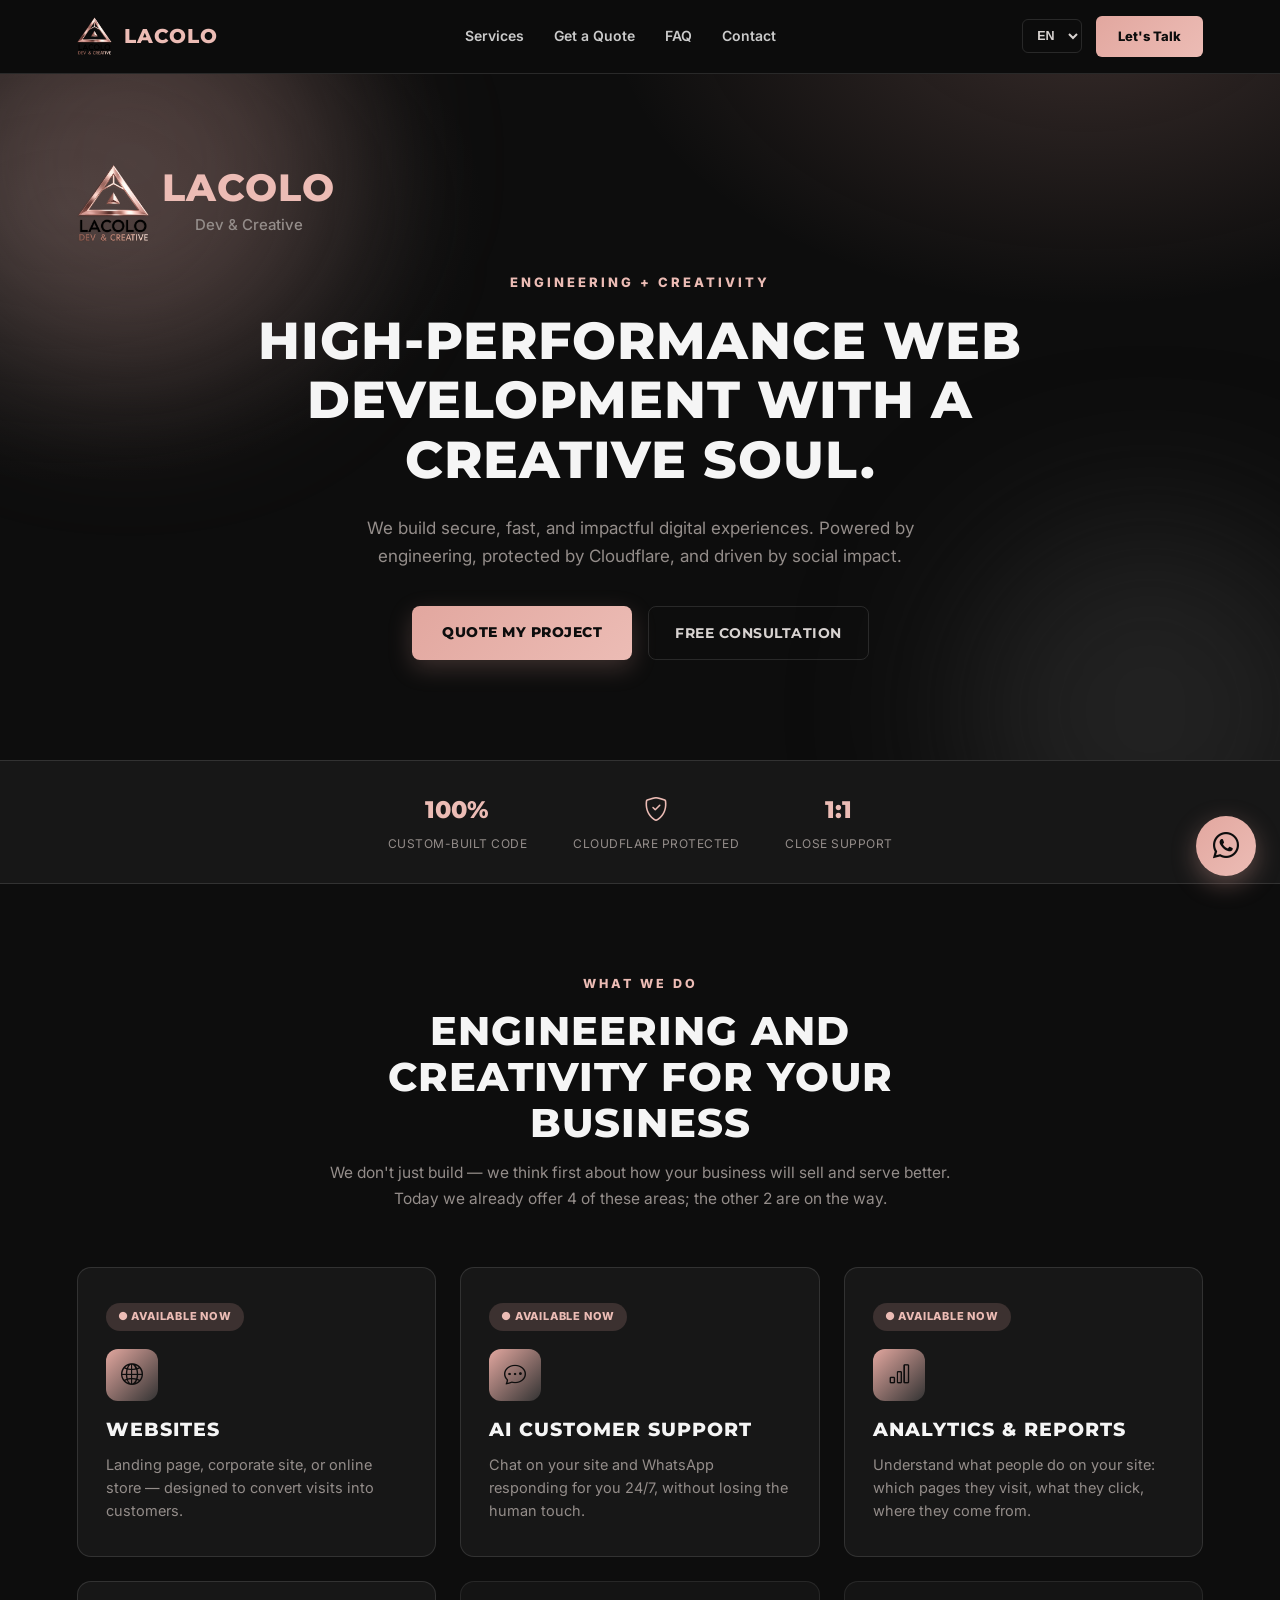
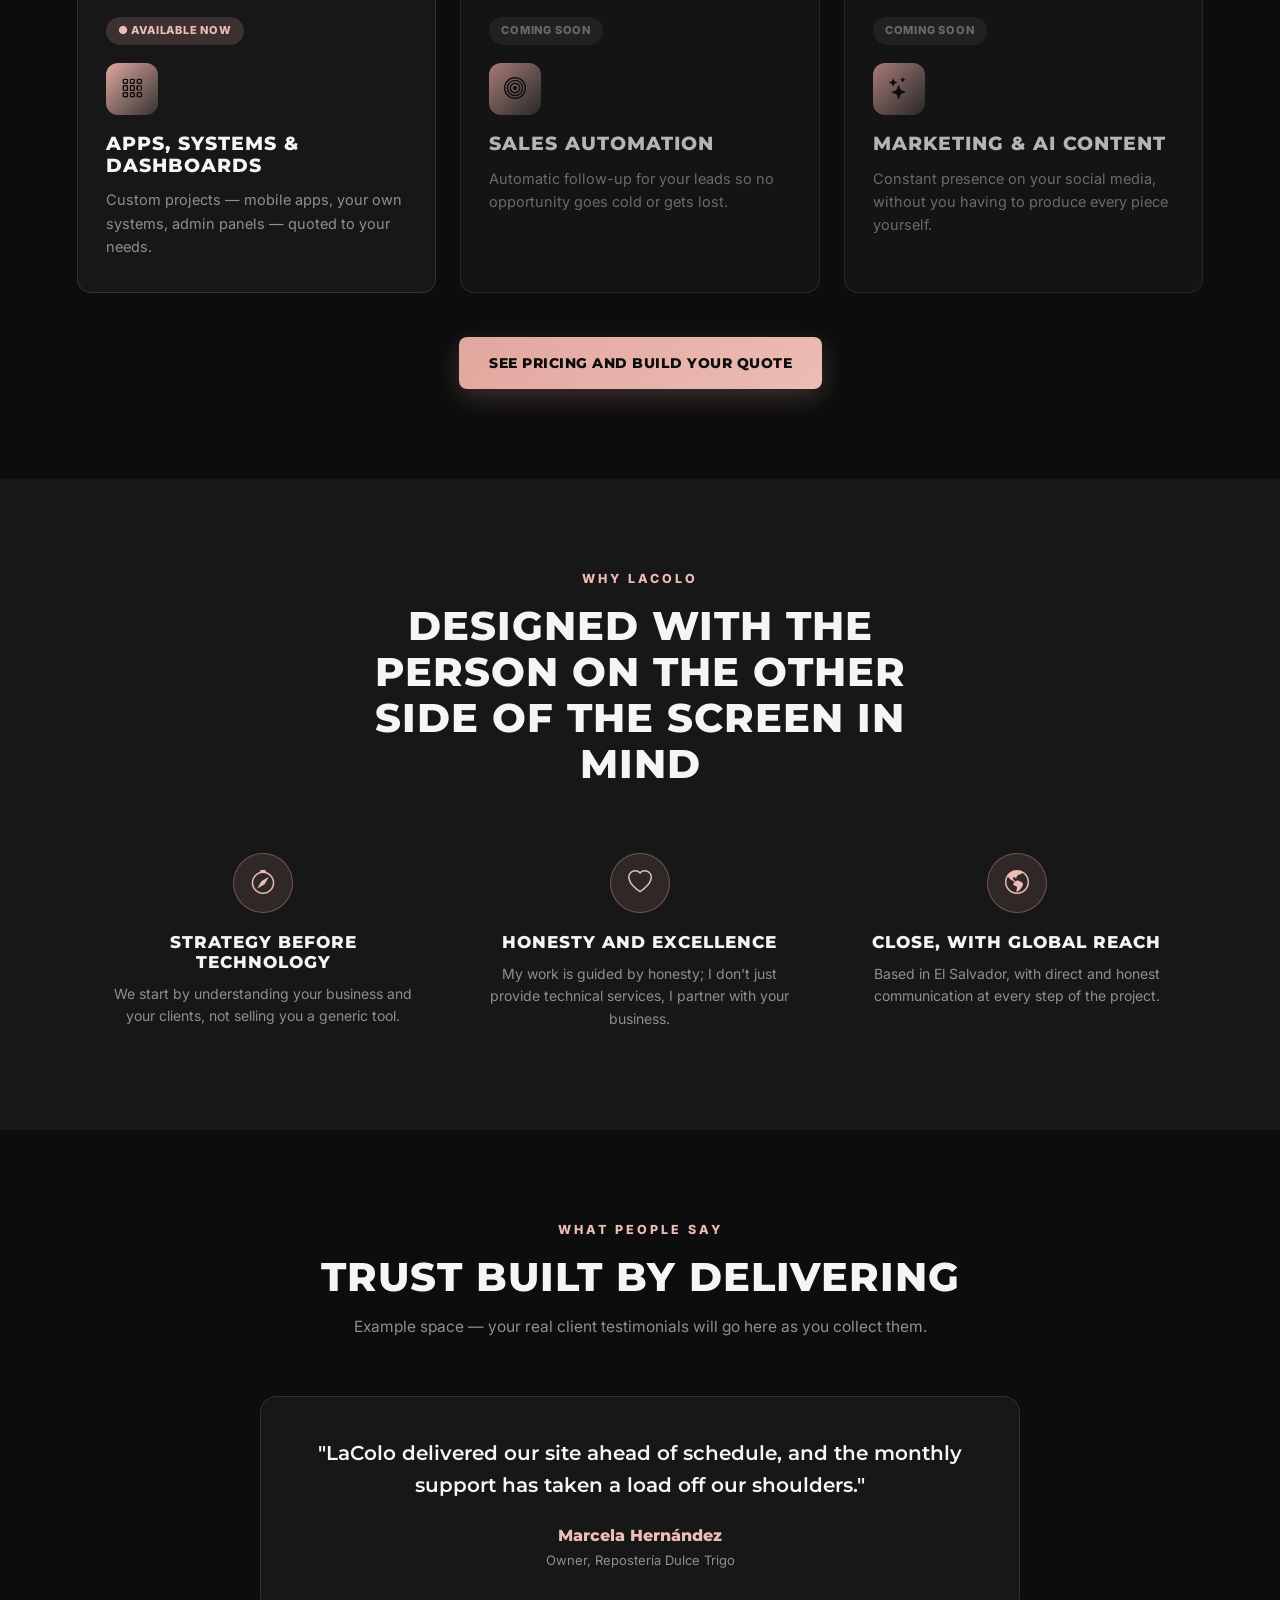
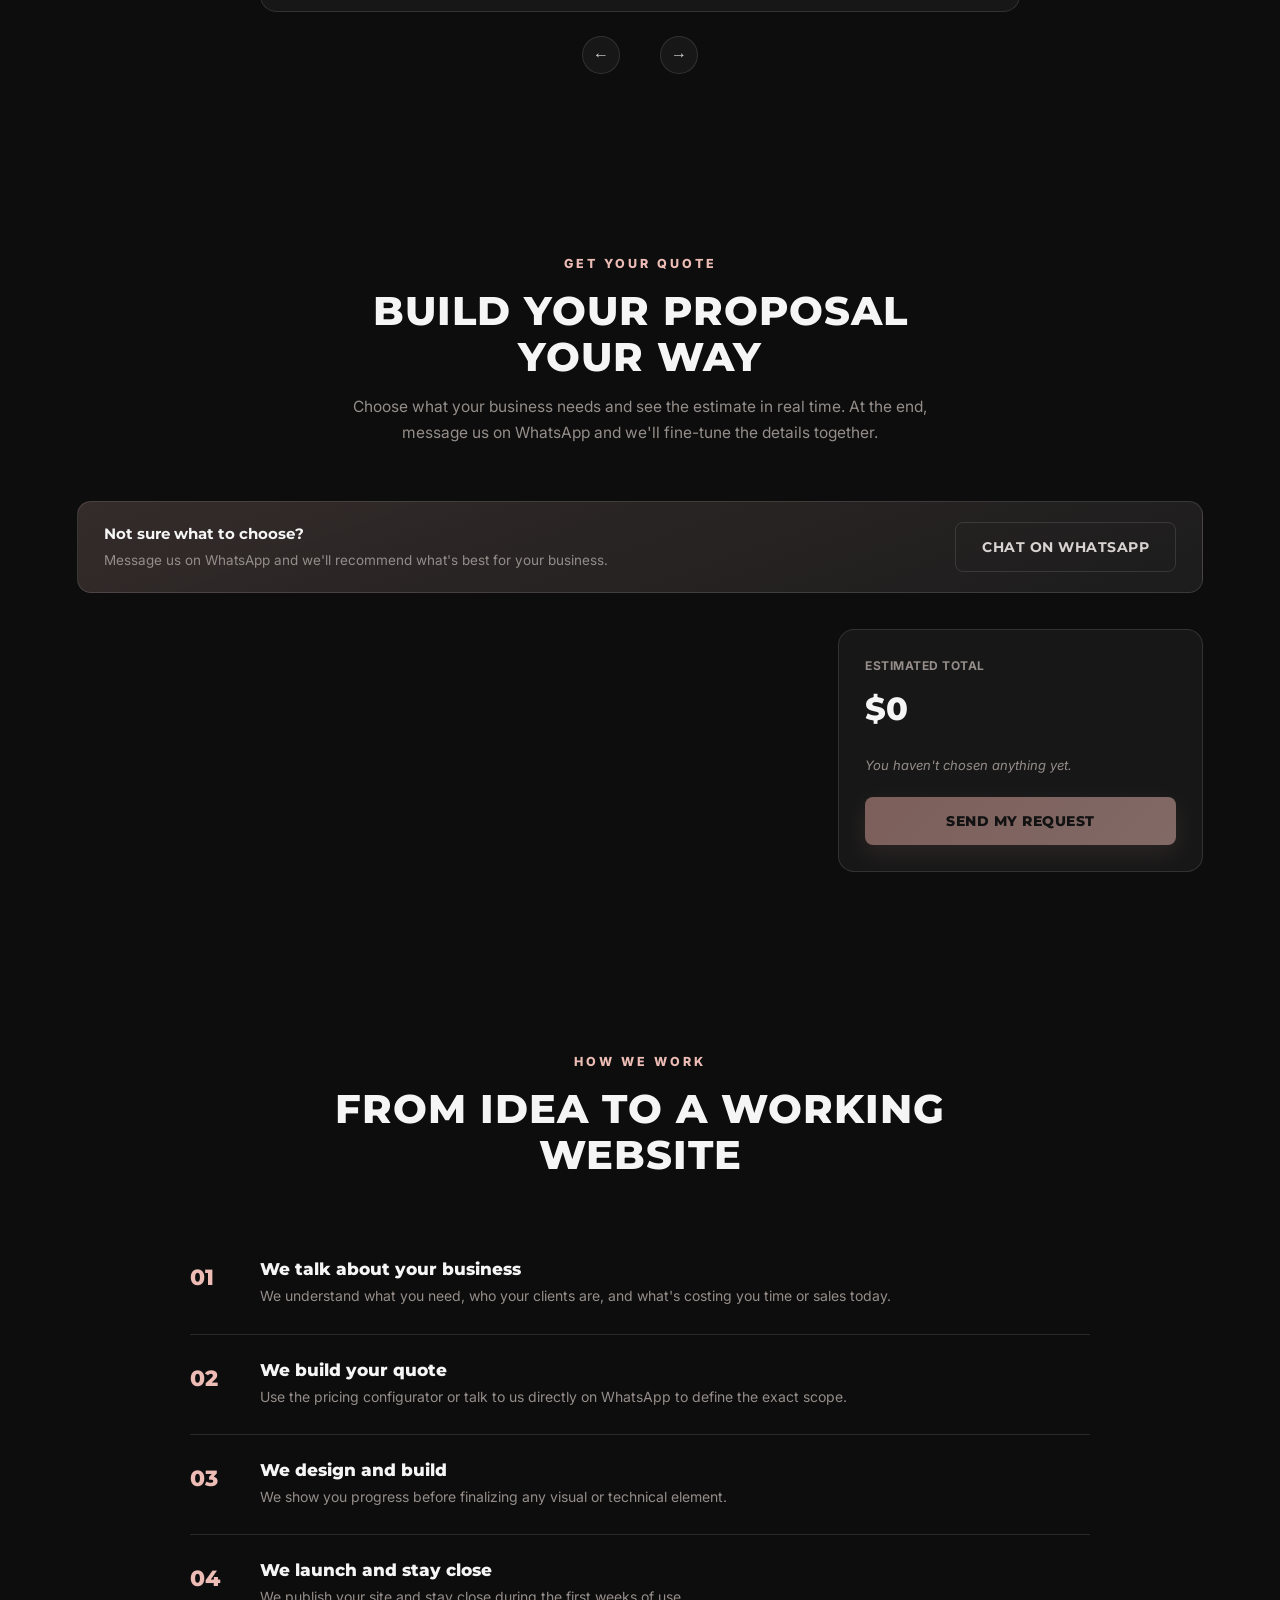
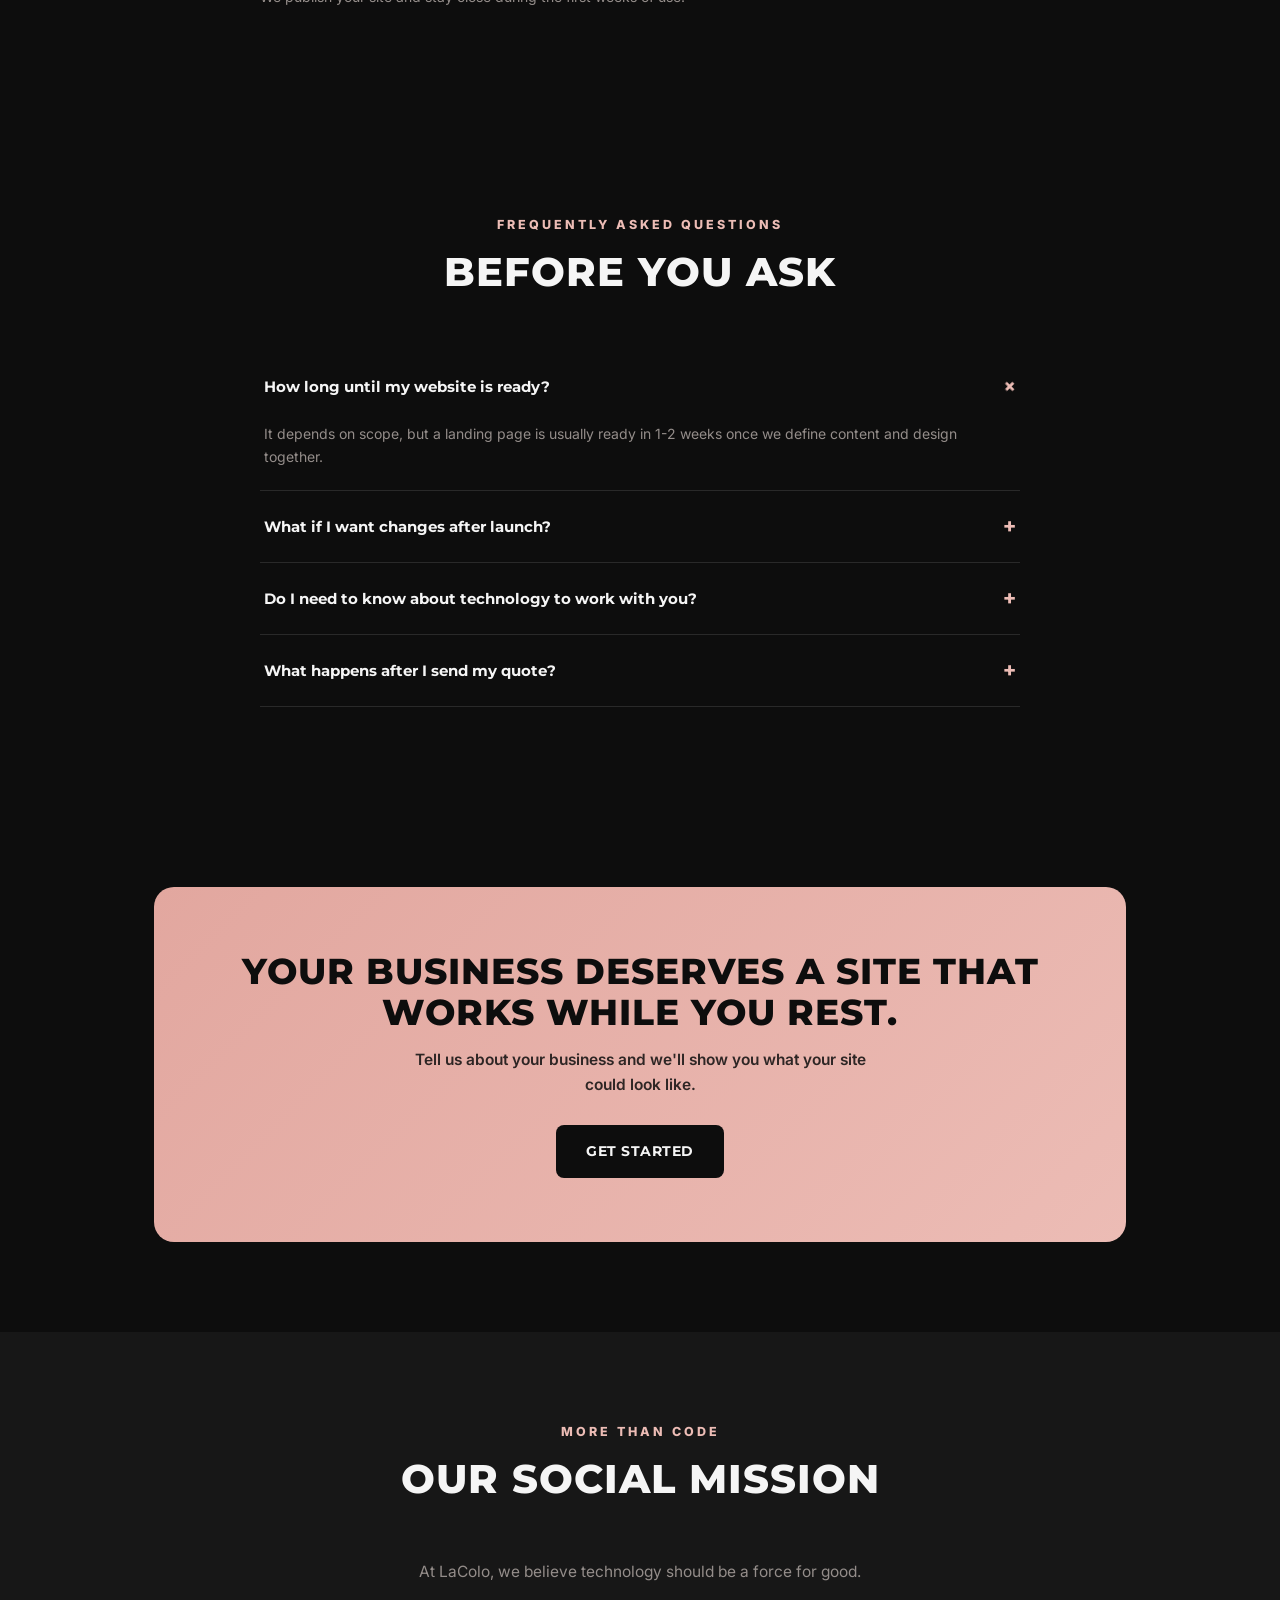
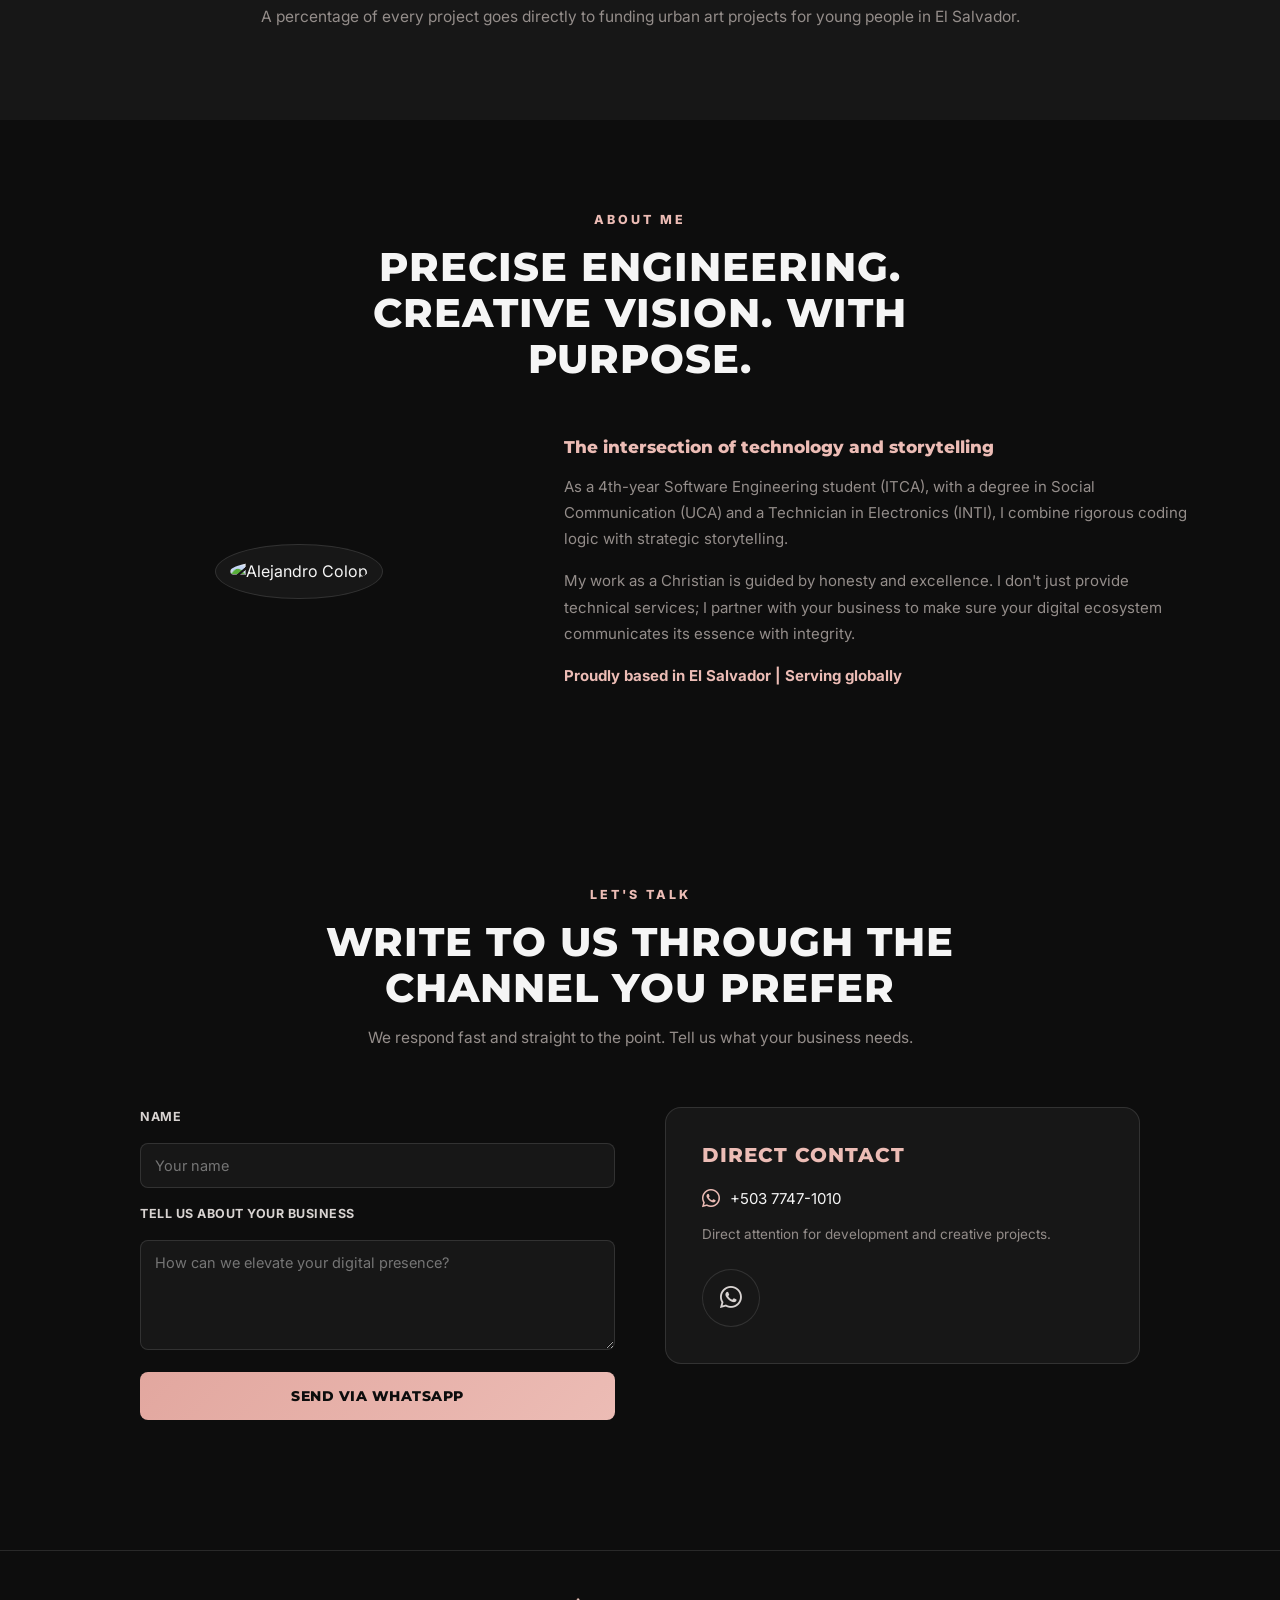
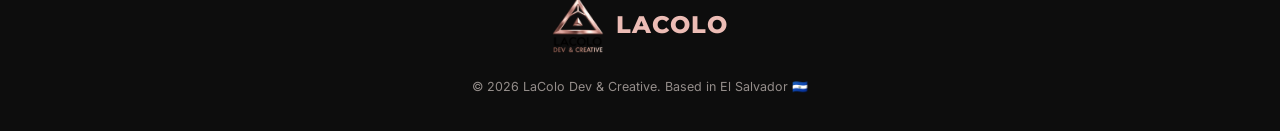
==== commit 7e32a0e9: "correcciones" ====
--- a/index.html
+++ b/index.html
@@ -488,7 +488,7 @@
 
     <script src="https://cdnjs.cloudflare.com/ajax/libs/gsap/3.12.5/gsap.min.js"></script>
     <script src="https://cdnjs.cloudflare.com/ajax/libs/gsap/3.12.5/ScrollTrigger.min.js"></script>
-    <script src="JS/app.js"></script>
+    <script src="js/app.js"></script>
 </body>
 
 </html>
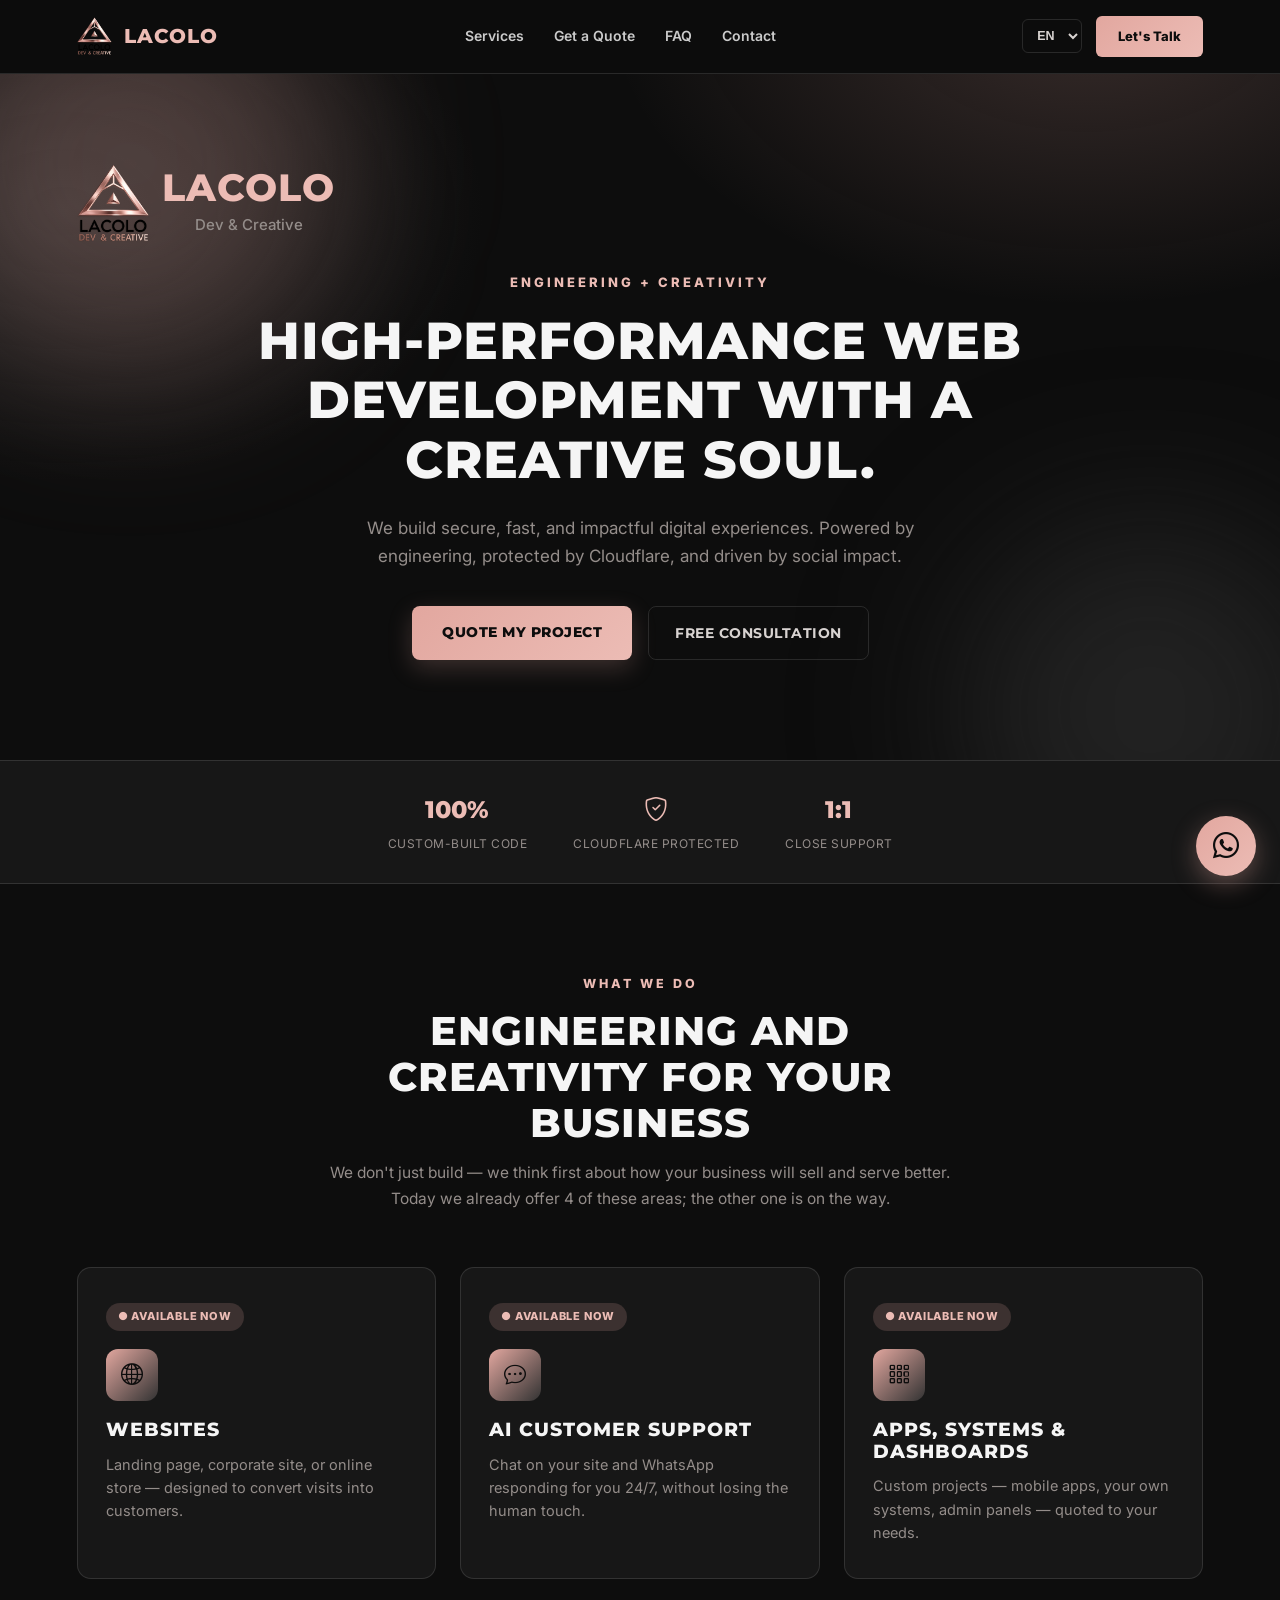
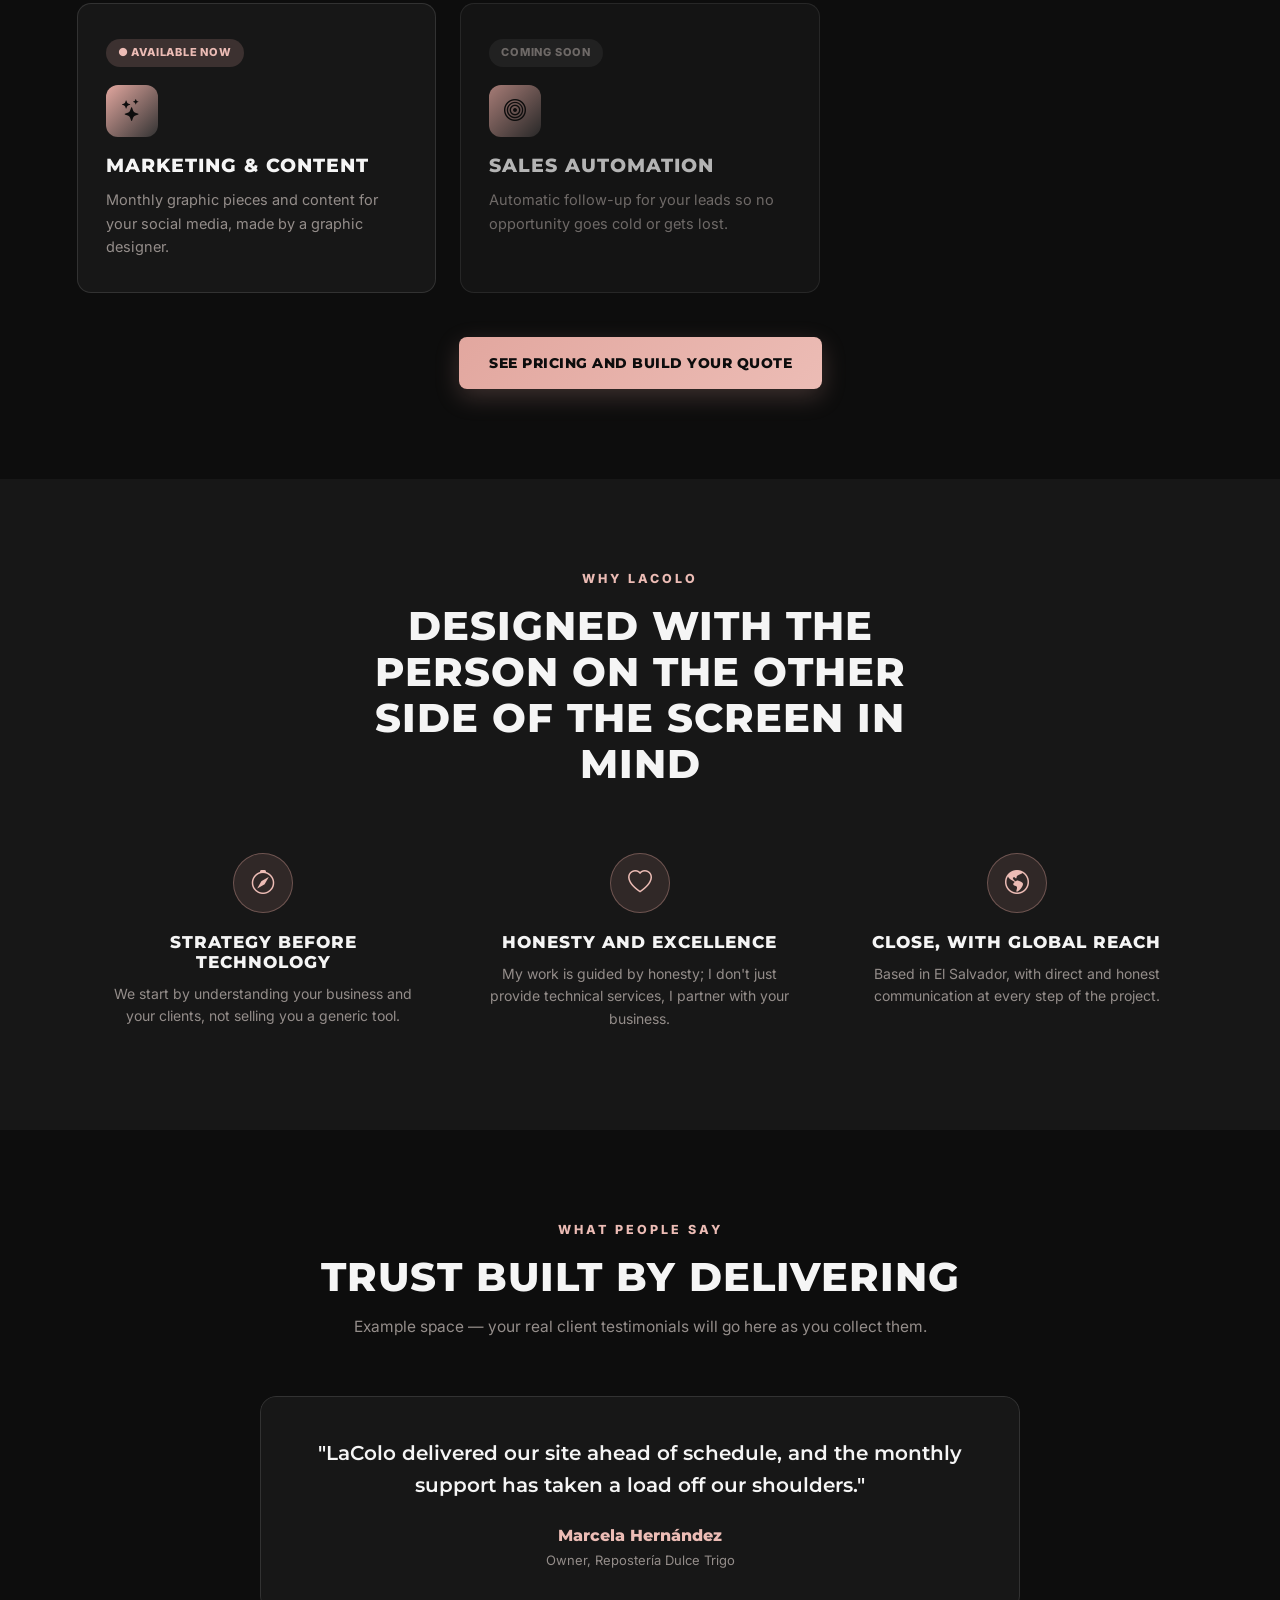
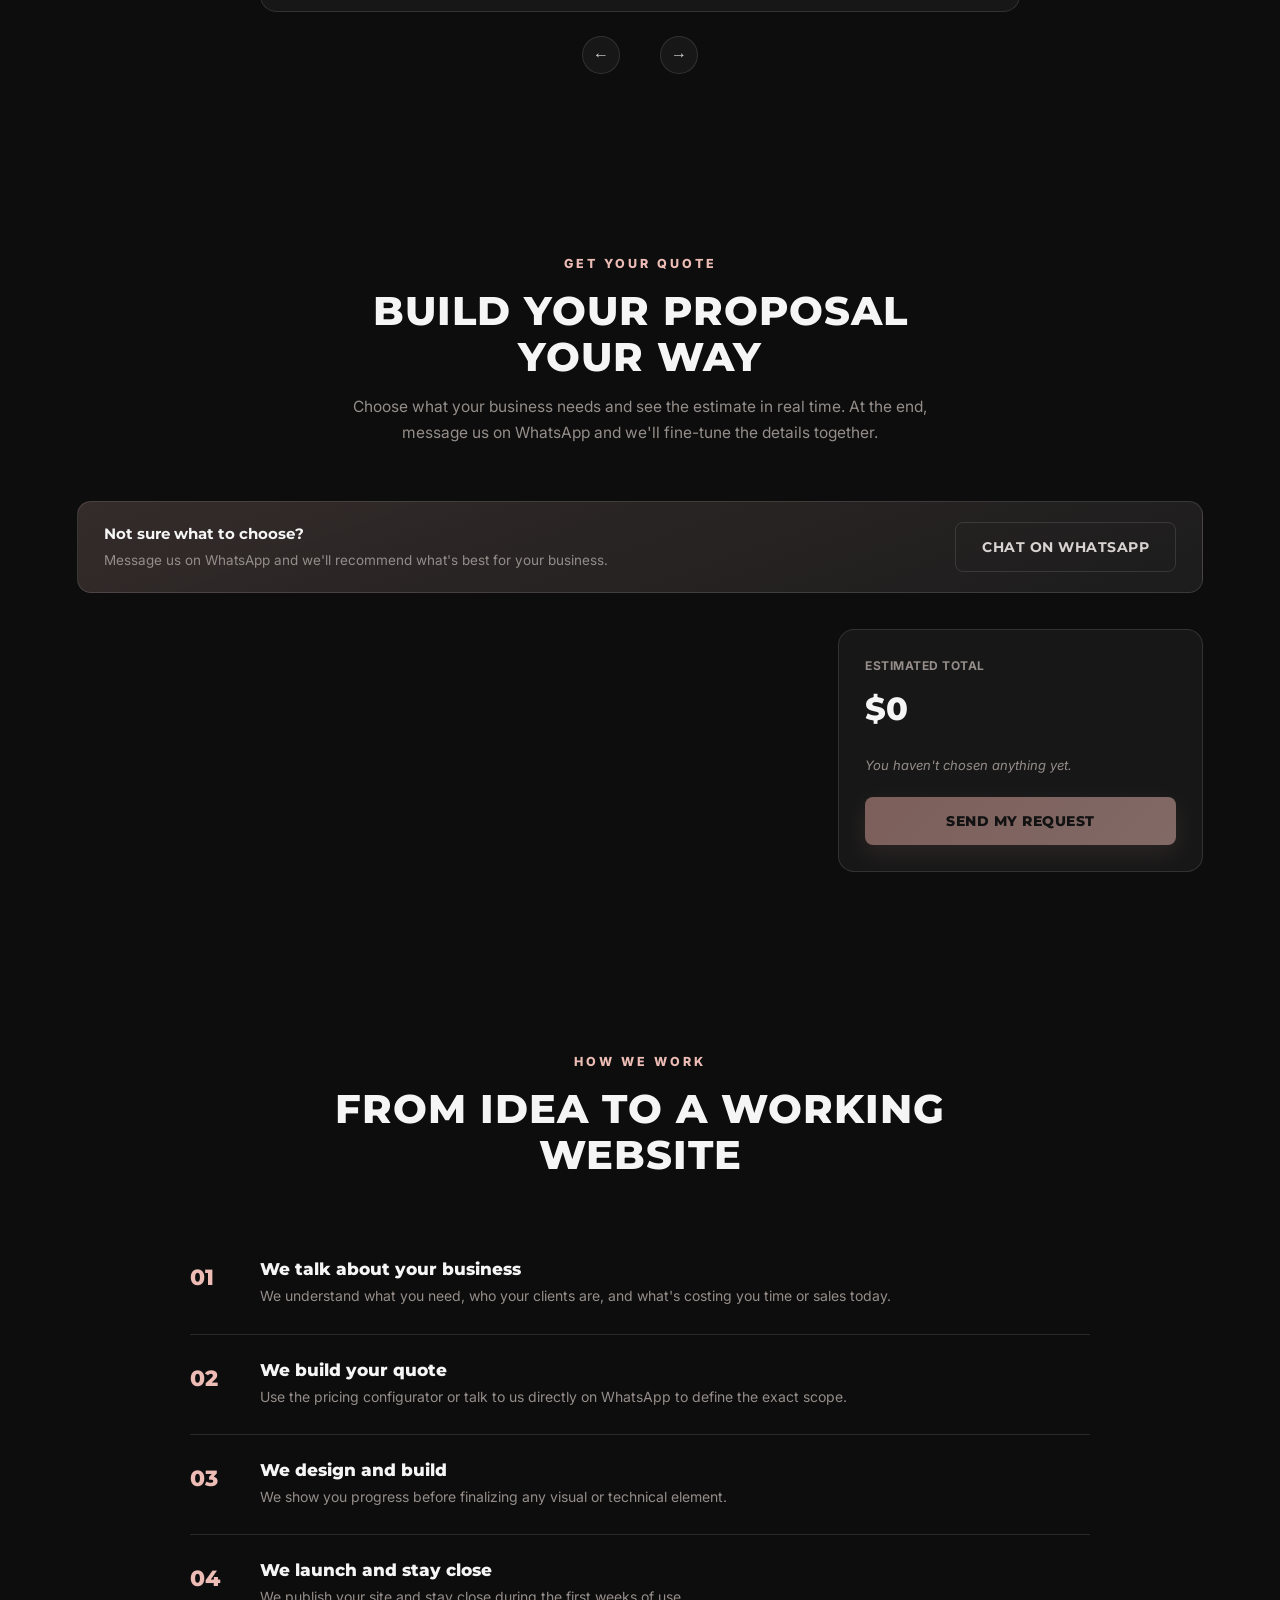
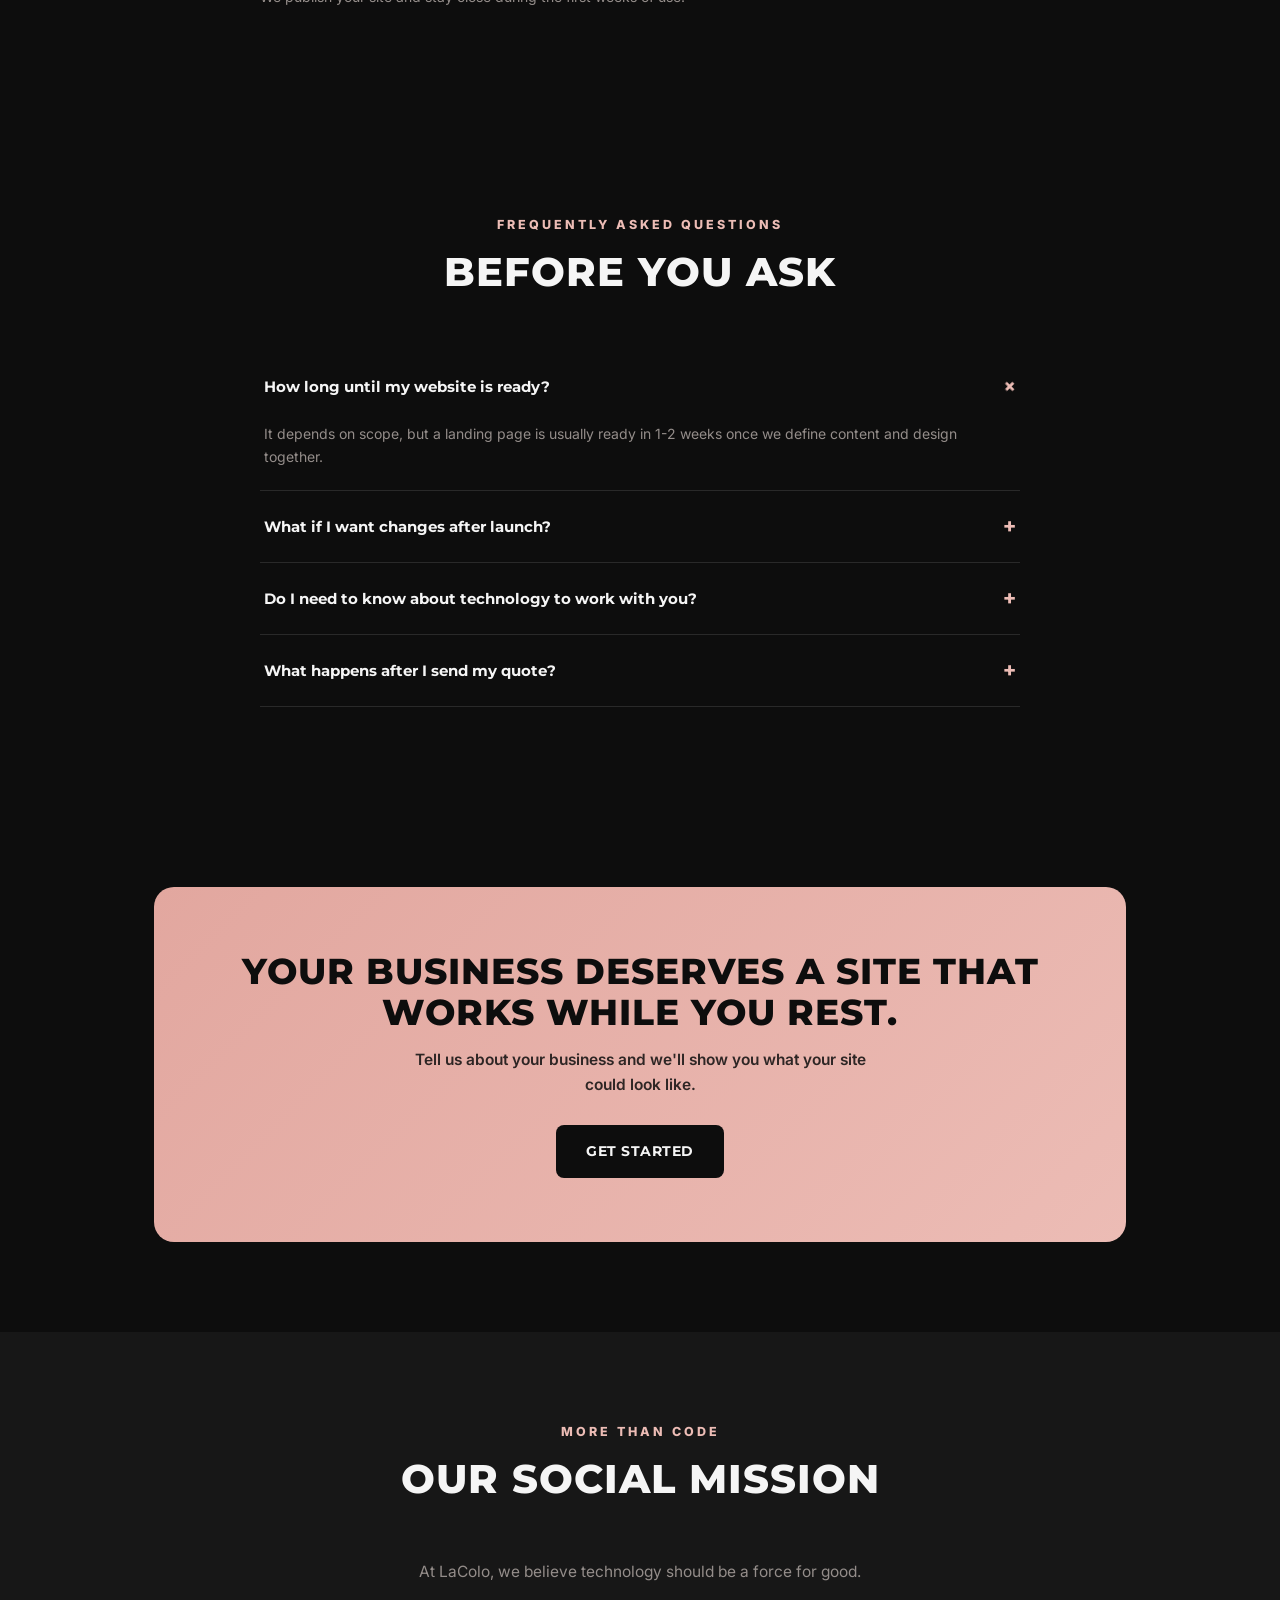
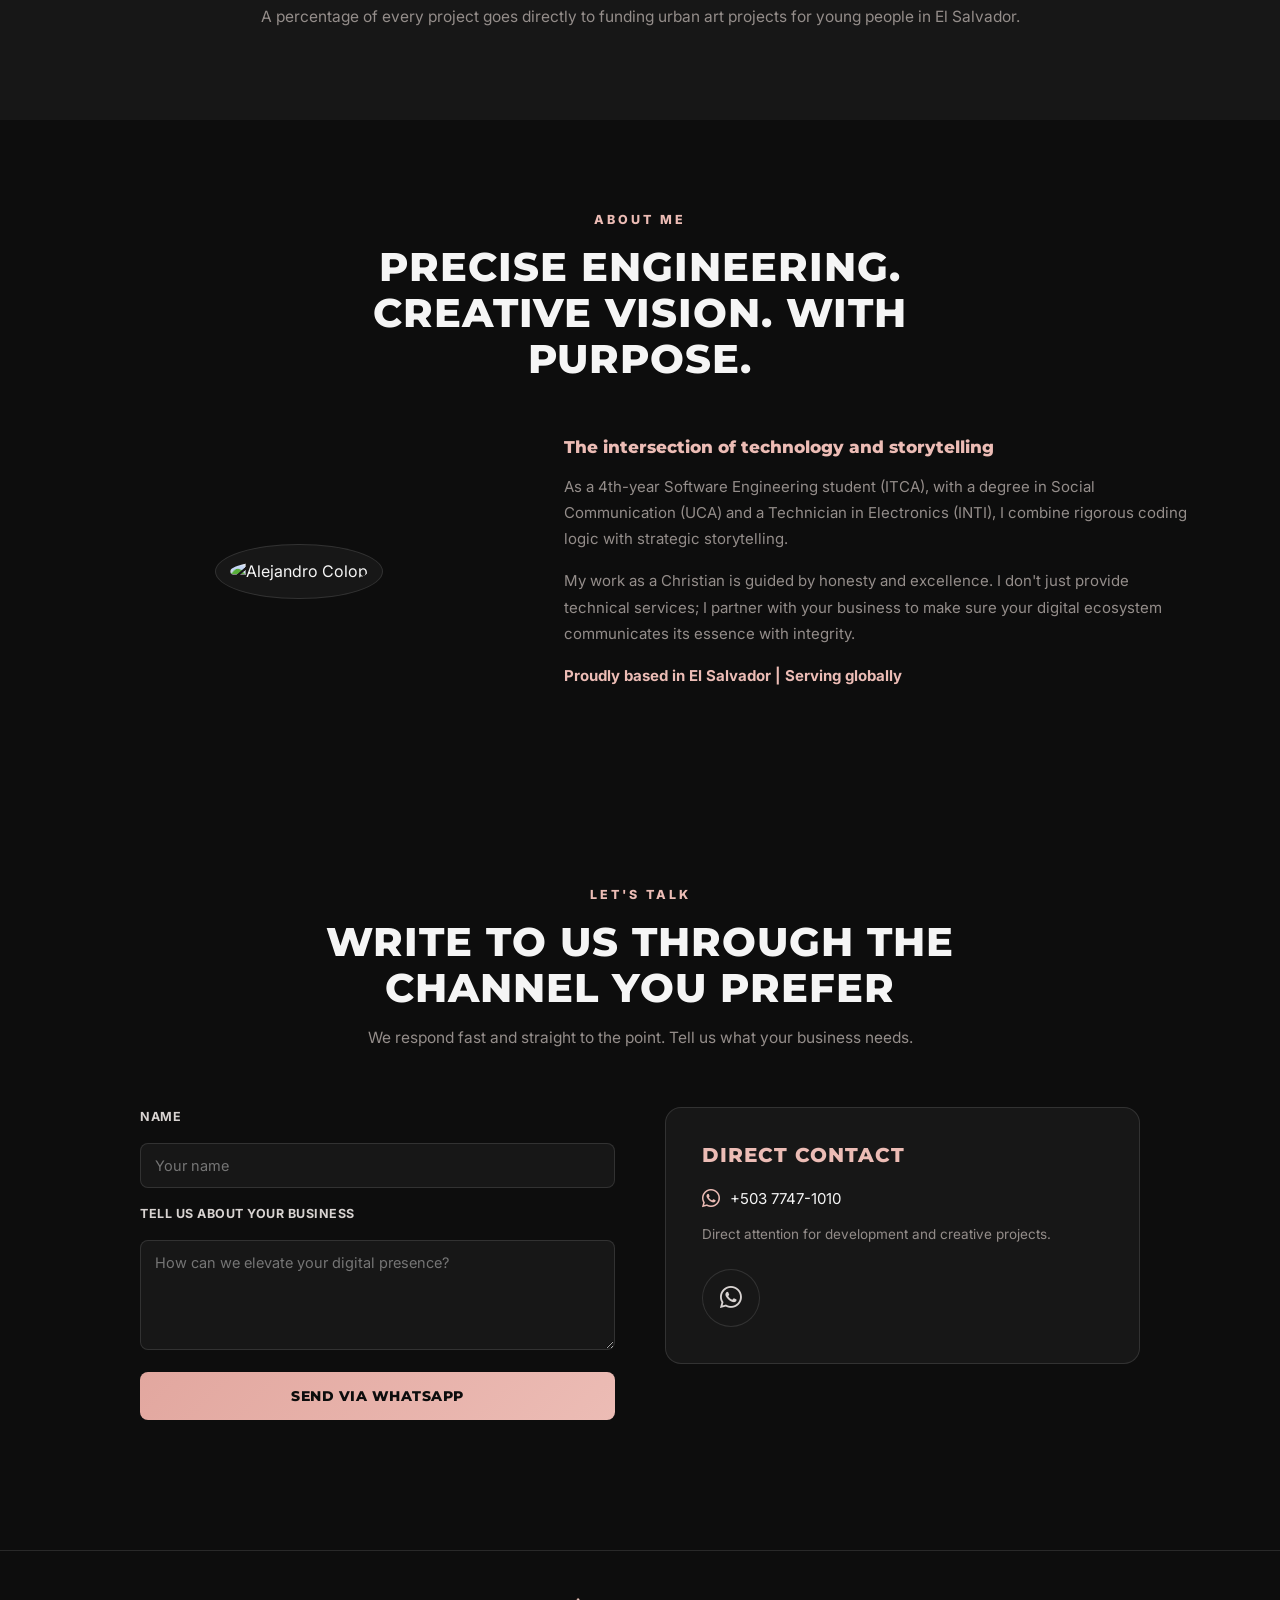
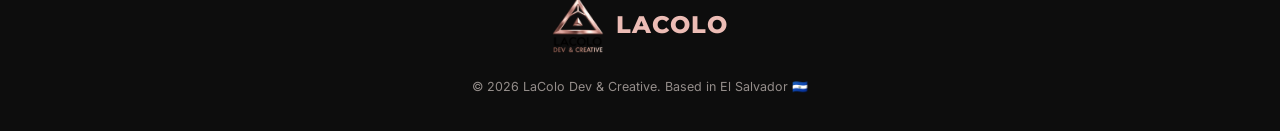
==== commit 75f0d5d2: "cambios" ====
--- a/index.html
+++ b/index.html
@@ -107,7 +107,7 @@
             <div class="section-eyebrow" data-i18n="services_eyebrow">Lo que hacemos</div>
             <h2 data-i18n="services_title">Ingeniería y creatividad al servicio de tu negocio</h2>
             <p data-i18n="services_lead">No solo construimos, pensamos primero en cómo tu negocio va a vender y
-                atender mejor. Hoy ya ofrecemos 4 de estas áreas; las otras 2 vienen en camino.</p>
+                atender mejor. Hoy ya ofrecemos 4 de estas áreas; la otra viene en camino.</p>
         </div>
         <div class="services-grid reveal-group">
             <div class="svc-card reveal">
@@ -126,17 +126,17 @@
             </div>
             <div class="svc-card reveal">
                 <span class="svc-tag live" data-i18n="svc_tag_live">● Disponible ahora</span>
-                <div class="svc-icon"><i class="bi bi-bar-chart"></i></div>
-                <h3 data-i18n="svc_3_title">Analítica y Reportes</h3>
-                <p data-i18n="svc_3_desc">Entiende qué hace la gente en tu sitio: qué páginas visitan, en qué hacen
-                    clic, de dónde vienen.</p>
+                <div class="svc-icon"><i class="bi bi-grid-3x3-gap"></i></div>
+                <h3 data-i18n="svc_3_title">Apps, Sistemas y Paneles</h3>
+                <p data-i18n="svc_3_desc">Proyectos a la medida — apps móviles, sistemas propios, paneles
+                    administrativos — cotizados según tu necesidad.</p>
             </div>
             <div class="svc-card reveal">
                 <span class="svc-tag live" data-i18n="svc_tag_live">● Disponible ahora</span>
-                <div class="svc-icon"><i class="bi bi-grid-3x3-gap"></i></div>
-                <h3 data-i18n="svc_4_title">Apps, Sistemas y Paneles</h3>
-                <p data-i18n="svc_4_desc">Proyectos a la medida — apps móviles, sistemas propios, paneles
-                    administrativos — cotizados según tu necesidad.</p>
+                <div class="svc-icon"><i class="bi bi-stars"></i></div>
+                <h3 data-i18n="svc_4_title">Marketing y Contenido</h3>
+                <p data-i18n="svc_4_desc">Piezas gráficas y contenido mensual para tus redes, creado por un diseñador
+                    gráfico.</p>
             </div>
             <div class="svc-card soon reveal">
                 <span class="svc-tag soon" data-i18n="svc_tag_soon">Próximamente</span>
@@ -144,13 +144,6 @@
                 <h3 data-i18n="svc_5_title">Automatización de Ventas</h3>
                 <p data-i18n="svc_5_desc">Seguimiento automático de tus prospectos para que ninguna oportunidad se
                     enfríe ni se pierda.</p>
-            </div>
-            <div class="svc-card soon reveal">
-                <span class="svc-tag soon" data-i18n="svc_tag_soon">Próximamente</span>
-                <div class="svc-icon"><i class="bi bi-stars"></i></div>
-                <h3 data-i18n="svc_6_title">Marketing y Contenido con IA</h3>
-                <p data-i18n="svc_6_desc">Presencia constante en tus redes, sin que tengas que producir cada pieza tú
-                    mismo.</p>
             </div>
         </div>
         <div class="services-cta reveal-solo">
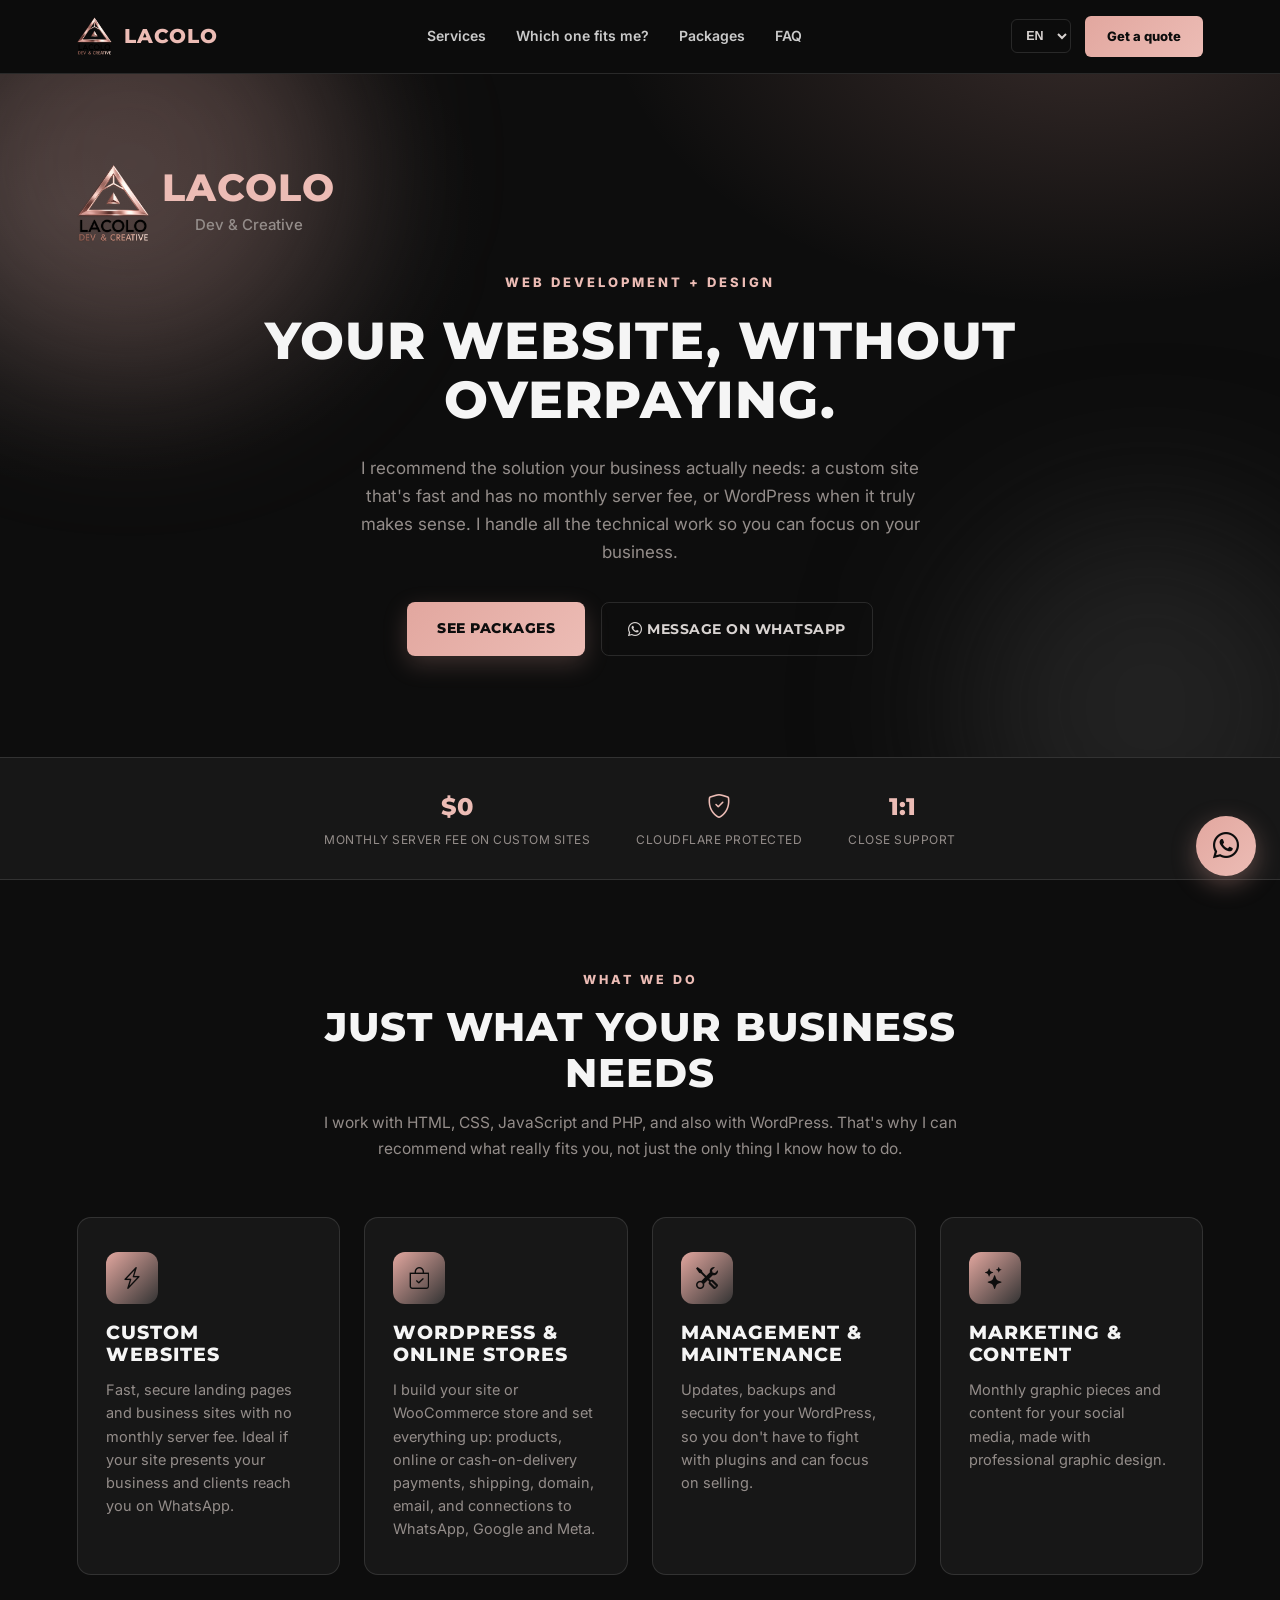
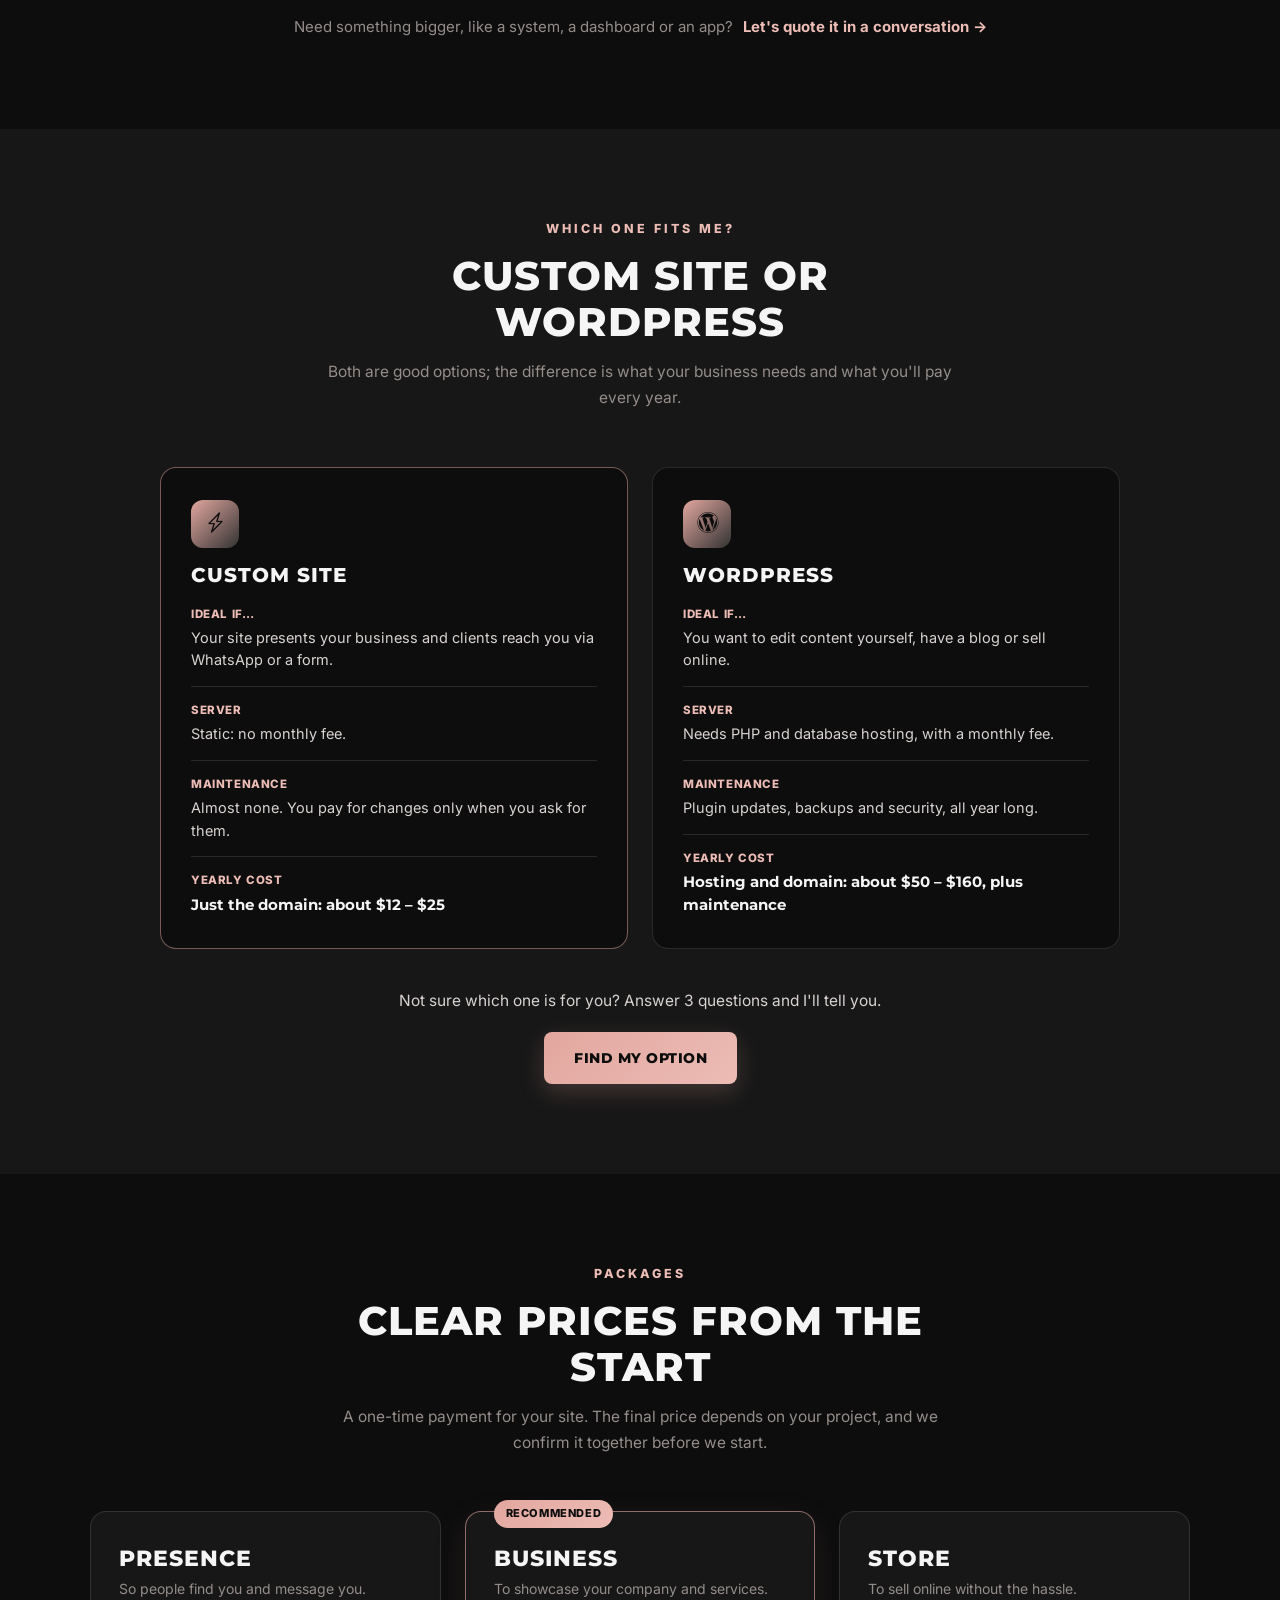
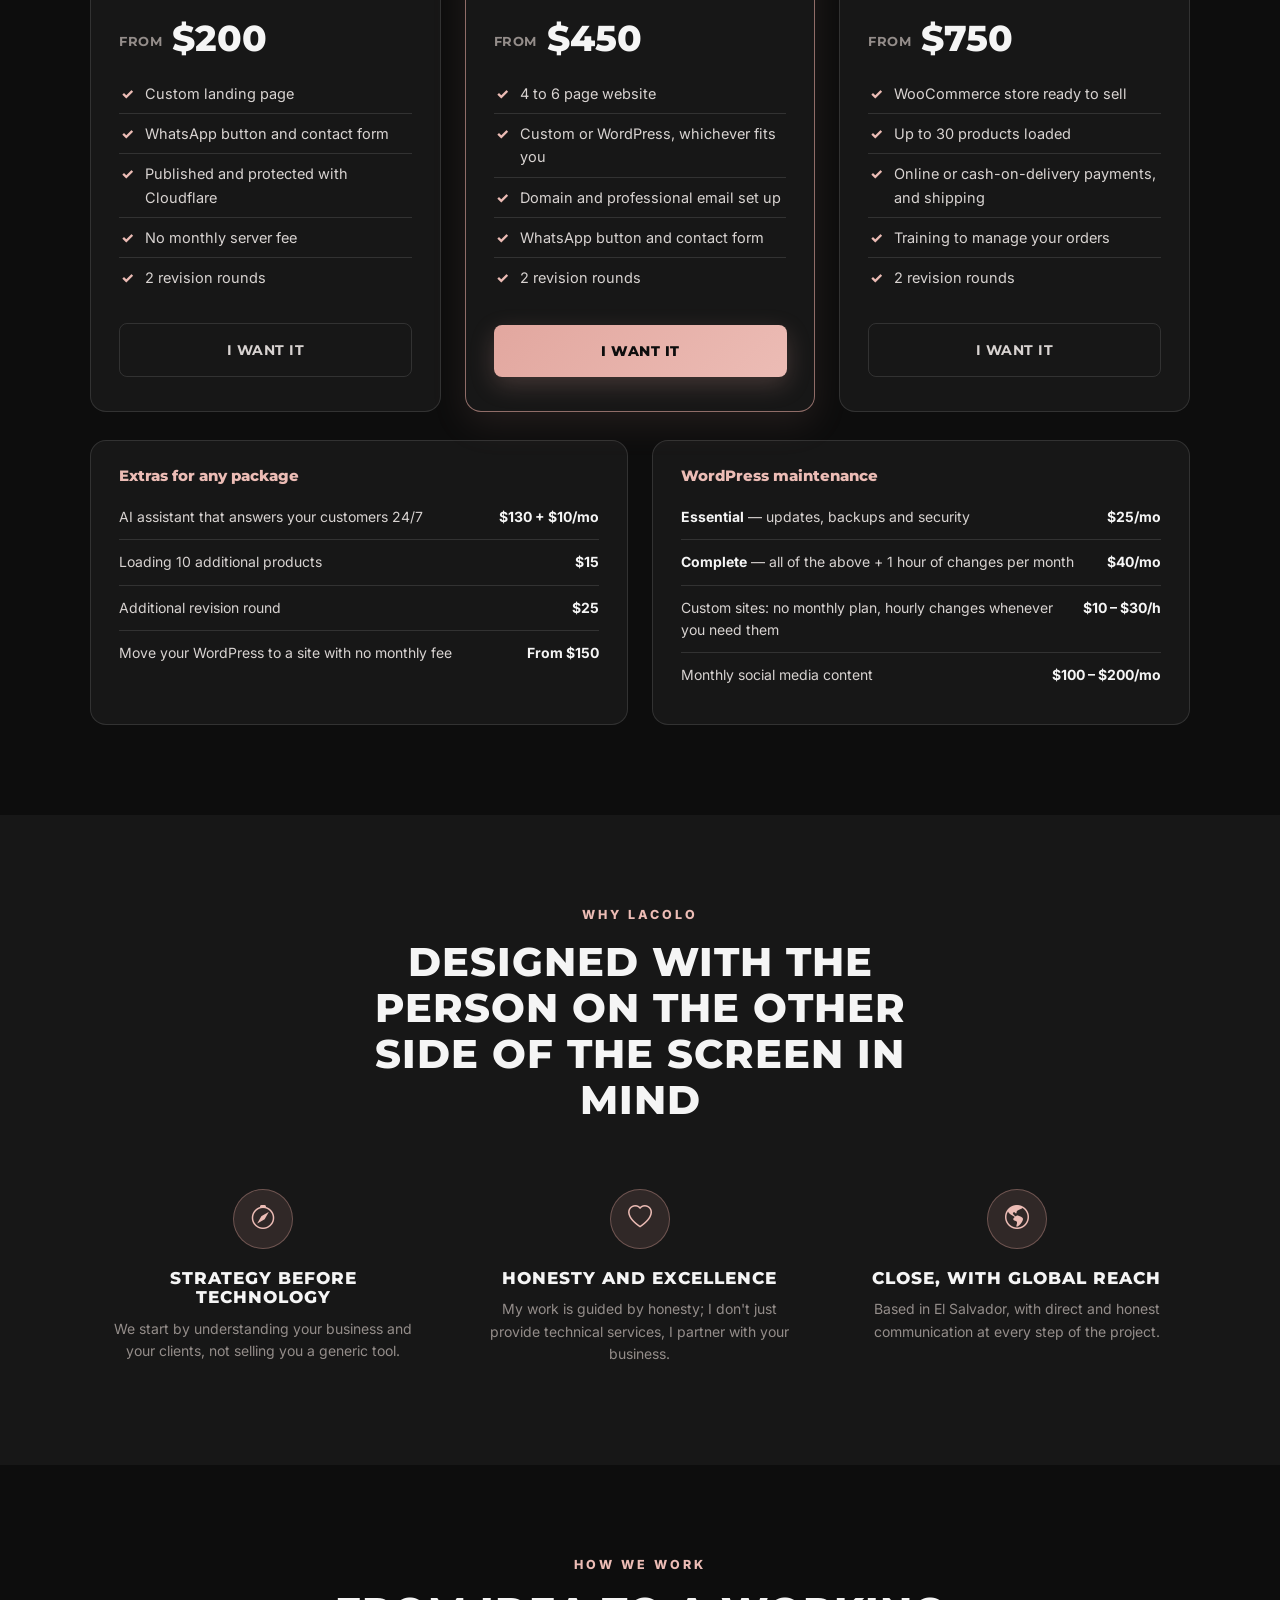
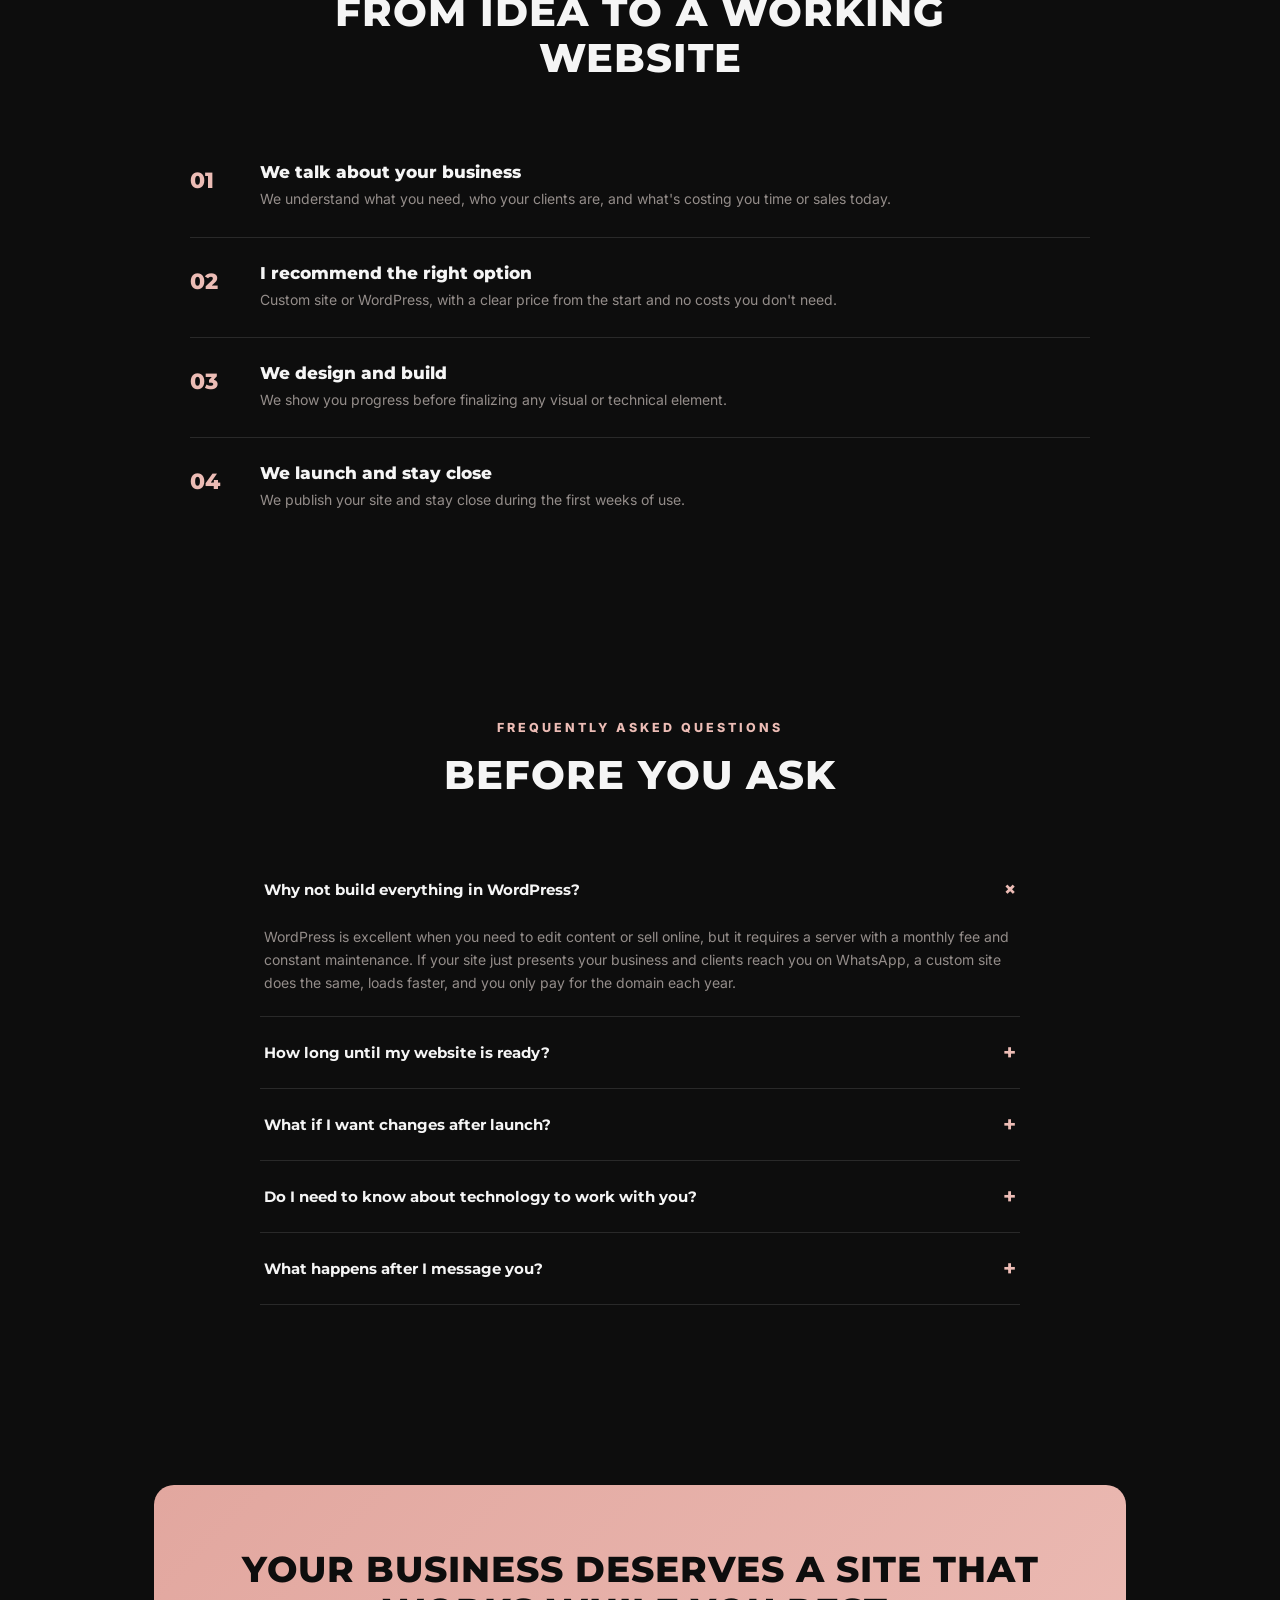
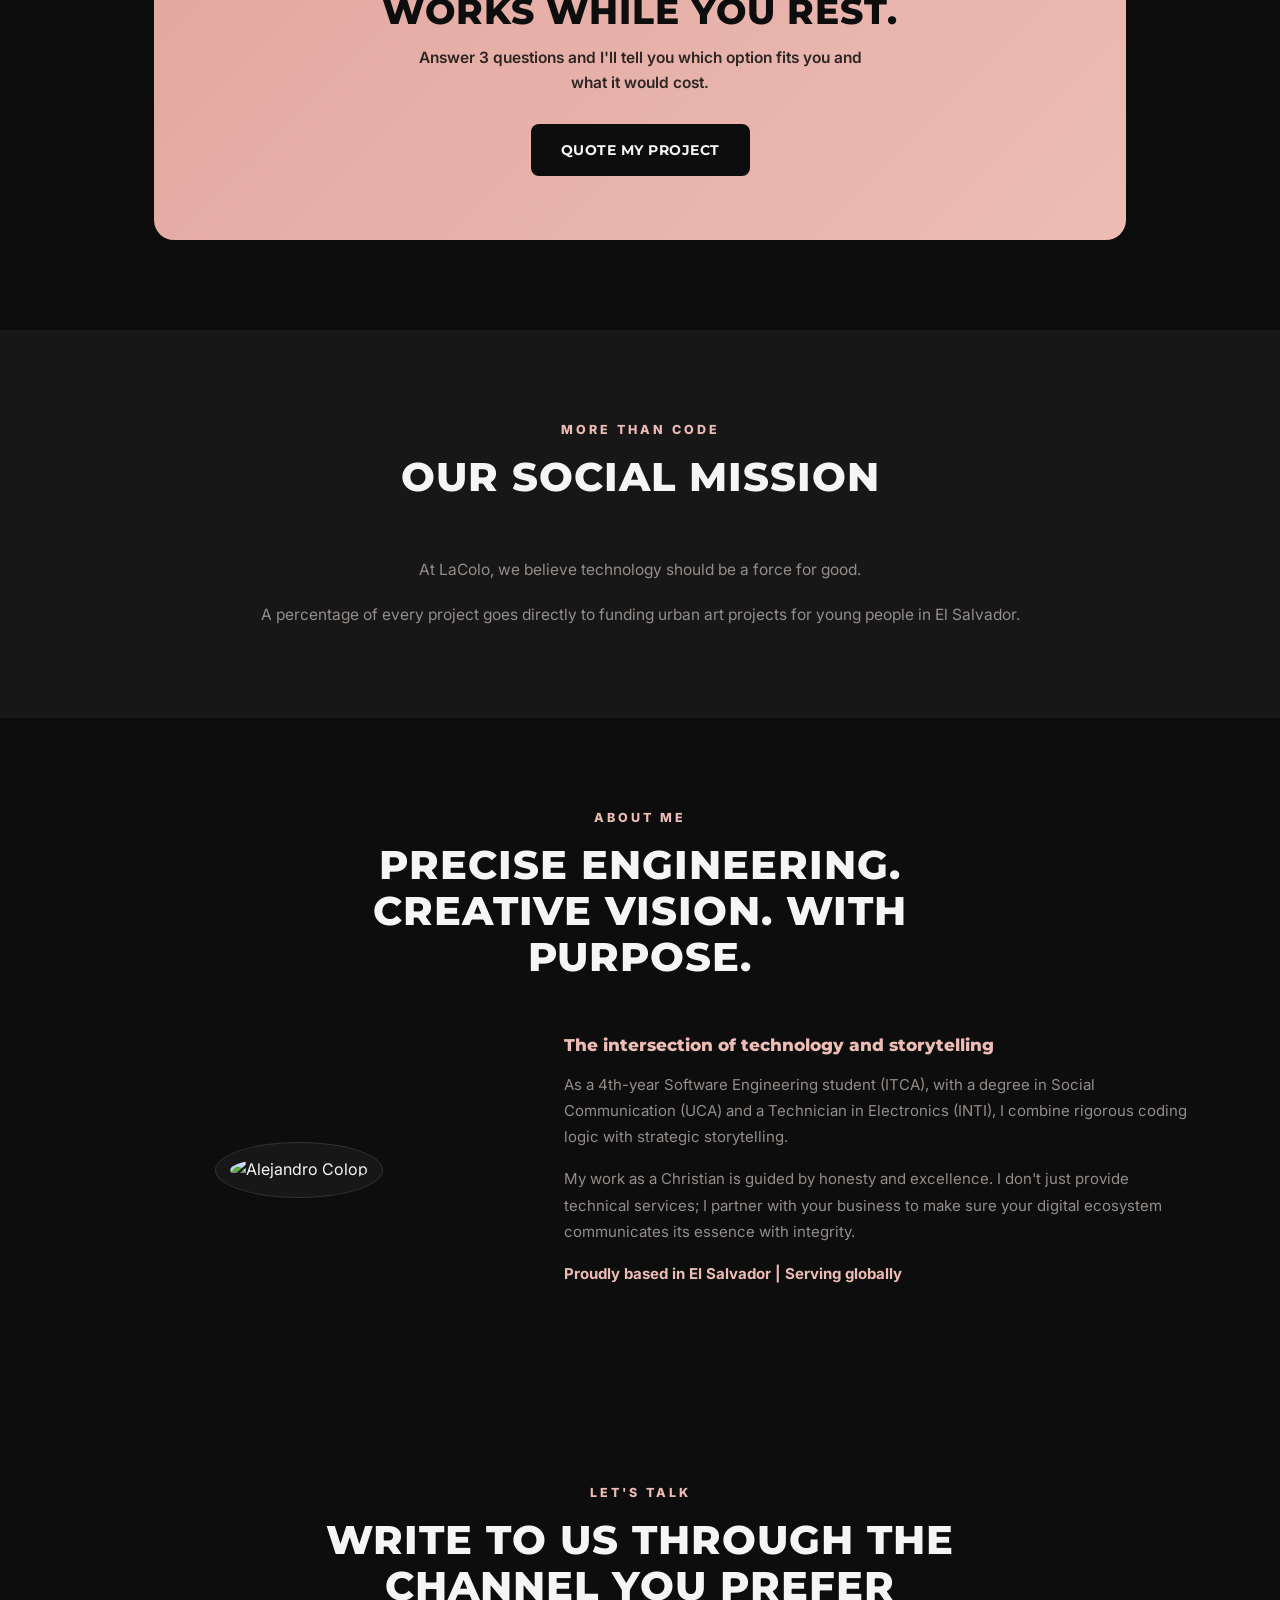
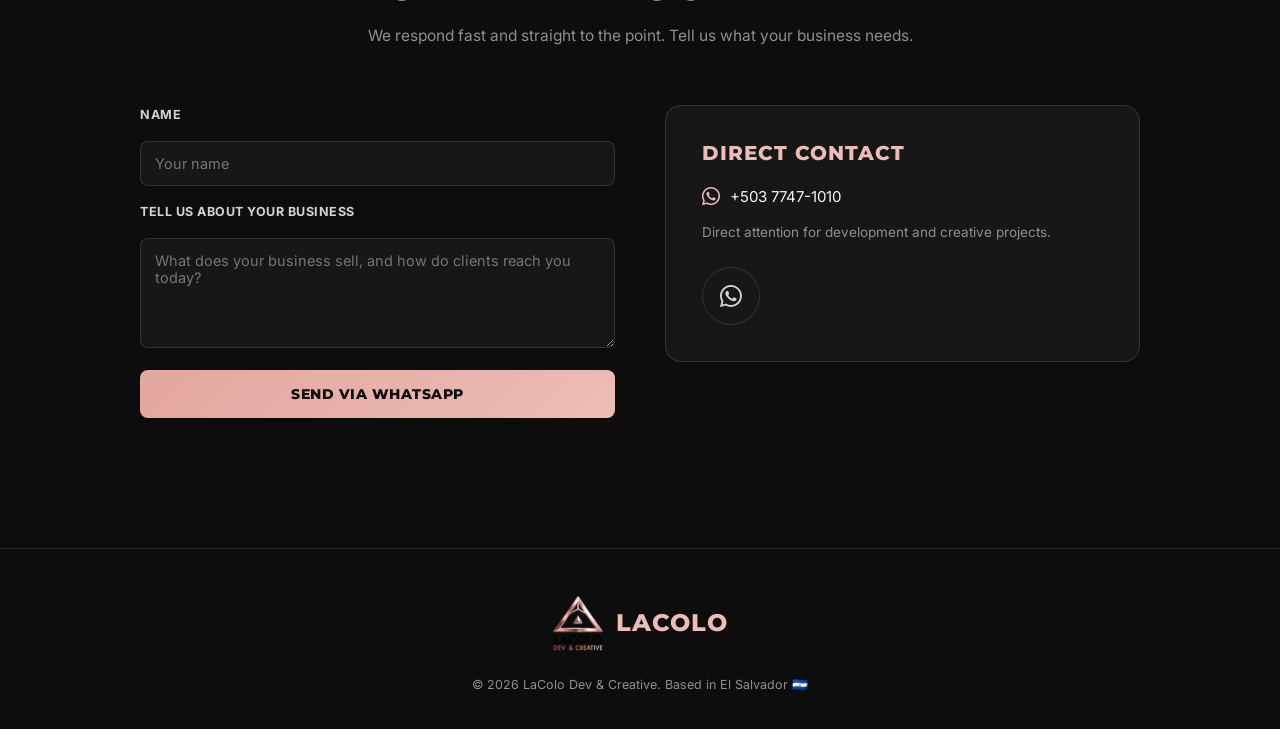
==== commit c84adf43: "cambios" ====
--- a/index.html
+++ b/index.html
@@ -4,14 +4,15 @@
 <head>
     <meta charset="UTF-8">
     <meta name="viewport" content="width=device-width, initial-scale=1.0">
-    <title data-i18n="site_title">LaColo Dev & Creative | Excelencia en Ingeniería y Diseño</title>
+    <title data-i18n="site_title">LaColo Dev & Creative | Tu sitio web, sin pagar de más</title>
+    <meta name="description" content="Sitios web a la medida sin pago mensual de servidor, WordPress y tiendas en línea con WooCommerce. Te recomiendo lo que tu negocio realmente necesita. Con base en El Salvador.">
 
     <script type="application/ld+json">
     {
       "@context": "https://schema.org",
       "@type": "LocalBusiness",
       "name": "LaColo Dev & Creative",
-      "description": "Servicios integrales de desarrollo web, ingeniería de software y producción creativa de audio y video.",
+      "description": "Sitios web a la medida, WordPress, tiendas en línea con WooCommerce y diseño gráfico para emprendedores.",
       "url": "https://lacolodev.com",
       "telephone": "+503-7747-1010",
       "address": {
@@ -58,16 +59,16 @@
         </a>
         <div class="nav-links">
             <a href="#servicios" data-i18n="nav_services">Servicios</a>
-            <a href="#precios" data-i18n="nav_pricing">Cotizar</a>
+            <a href="#comparar" data-i18n="nav_compare">¿Cuál me conviene?</a>
+            <a href="#paquetes" data-i18n="nav_packages">Paquetes</a>
             <a href="#faq" data-i18n="nav_faq">FAQ</a>
-            <a href="#contacto" data-i18n="nav_contact">Contacto</a>
         </div>
         <div class="nav-actions">
-            <select id="languageSelector" class="lang-select">
+            <select id="languageSelector" class="lang-select" aria-label="Idioma">
                 <option value="en">EN</option>
                 <option value="es" selected>ES</option>
             </select>
-            <a href="#contacto" class="nav-cta" data-i18n="nav_cta">Hablemos</a>
+            <a href="cotizar.html" class="nav-cta" data-i18n="nav_cta">Cotizar</a>
         </div>
     </nav>
 
@@ -83,19 +84,21 @@
             </div>
         </div>
 
-        <div class="hero-eyebrow reveal-solo" data-i18n="hero_eyebrow">Ingeniería + Creatividad</div>
-        <h1 class="reveal-solo" data-i18n="hero_title">Desarrollo web de alto rendimiento con un alma creativa.</h1>
-        <p class="sub reveal-solo" data-i18n="hero_lead">Construimos experiencias digitales seguras, rápidas e
-            impactantes. Potenciado por la ingeniería, protegido por Cloudflare e impulsado por el impacto social.</p>
+        <div class="hero-eyebrow reveal-solo" data-i18n="hero_eyebrow">Desarrollo web + Diseño</div>
+        <h1 class="reveal-solo" data-i18n="hero_title">Tu sitio web, sin pagar de más.</h1>
+        <p class="sub reveal-solo" data-i18n="hero_lead">Te recomiendo la solución que tu negocio realmente necesita: un
+            sitio a la medida, rápido y sin pago mensual de servidor, o WordPress cuando sí te conviene. Yo me encargo de
+            toda la parte técnica para que tú te enfoques en tu negocio.</p>
         <div class="hero-ctas reveal-solo">
-            <a href="#precios" class="btn-primary" data-i18n="btn_build">Cotizar mi Proyecto</a>
-            <a href="#contacto" class="btn-ghost" data-i18n="btn_consultation">Consultoría Gratis</a>
+            <a href="#paquetes" class="btn-primary" data-i18n="btn_packages">Ver paquetes</a>
+            <a href="#" class="btn-ghost" data-wa="wa_msg_general" target="_blank" rel="noopener"><i
+                    class="bi bi-whatsapp"></i> <span data-i18n="btn_whatsapp">Escribir por WhatsApp</span></a>
         </div>
     </section>
 
     <div class="trust">
-        <div class="trust-item"><div class="num">100%</div><div class="lbl" data-i18n="trust_1">Código a la
-                medida</div></div>
+        <div class="trust-item"><div class="num">$0</div><div class="lbl" data-i18n="trust_1">Servidor mensual en
+                sitios a la medida</div></div>
         <div class="trust-item"><div class="num"><i class="bi bi-shield-check"></i></div><div class="lbl"
                 data-i18n="trust_2">Protegido con Cloudflare</div></div>
         <div class="trust-item"><div class="num">1:1</div><div class="lbl" data-i18n="trust_3">Acompañamiento
@@ -105,49 +108,174 @@
     <section id="servicios">
         <div class="section-head">
             <div class="section-eyebrow" data-i18n="services_eyebrow">Lo que hacemos</div>
-            <h2 data-i18n="services_title">Ingeniería y creatividad al servicio de tu negocio</h2>
-            <p data-i18n="services_lead">No solo construimos, pensamos primero en cómo tu negocio va a vender y
-                atender mejor. Hoy ya ofrecemos 4 de estas áreas; la otra viene en camino.</p>
-        </div>
-        <div class="services-grid reveal-group">
+            <h2 data-i18n="services_title">Lo justo para tu negocio</h2>
+            <p data-i18n="services_lead">Trabajo con HTML, CSS, JavaScript y PHP, y también con WordPress. Por eso puedo
+                recomendarte lo que de verdad te conviene, no lo único que sé hacer.</p>
+        </div>
+        <div class="services-grid four reveal-group">
             <div class="svc-card reveal">
-                <span class="svc-tag live" data-i18n="svc_tag_live">● Disponible ahora</span>
-                <div class="svc-icon"><i class="bi bi-globe2"></i></div>
-                <h3 data-i18n="svc_1_title">Sitios Web</h3>
-                <p data-i18n="svc_1_desc">Landing page, sitio corporativo o tienda en línea — diseñados para
-                    convertir visitas en clientes.</p>
+                <div class="svc-icon"><i class="bi bi-lightning-charge"></i></div>
+                <h3 data-i18n="svc_1_title">Sitios a la medida</h3>
+                <p data-i18n="svc_1_desc">Landing pages y sitios corporativos rápidos y seguros, sin pago mensual de
+                    servidor. Ideales si tu sitio muestra tu negocio y tus clientes te contactan por WhatsApp.</p>
             </div>
             <div class="svc-card reveal">
-                <span class="svc-tag live" data-i18n="svc_tag_live">● Disponible ahora</span>
-                <div class="svc-icon"><i class="bi bi-chat-dots"></i></div>
-                <h3 data-i18n="svc_2_title">Atención al Cliente con IA</h3>
-                <p data-i18n="svc_2_desc">Chat en tu sitio y WhatsApp respondiendo por ti las 24 horas, sin perder el
-                    trato humano.</p>
+                <div class="svc-icon"><i class="bi bi-bag-check"></i></div>
+                <h3 data-i18n="svc_2_title">WordPress y tiendas en línea</h3>
+                <p data-i18n="svc_2_desc">Creo tu sitio o tienda con WooCommerce y dejo todo configurado: productos,
+                    pagos o contra entrega, envíos, dominio, correo y conexiones con WhatsApp, Google y Meta.</p>
             </div>
             <div class="svc-card reveal">
-                <span class="svc-tag live" data-i18n="svc_tag_live">● Disponible ahora</span>
-                <div class="svc-icon"><i class="bi bi-grid-3x3-gap"></i></div>
-                <h3 data-i18n="svc_3_title">Apps, Sistemas y Paneles</h3>
-                <p data-i18n="svc_3_desc">Proyectos a la medida — apps móviles, sistemas propios, paneles
-                    administrativos — cotizados según tu necesidad.</p>
+                <div class="svc-icon"><i class="bi bi-tools"></i></div>
+                <h3 data-i18n="svc_3_title">Gestión y mantenimiento</h3>
+                <p data-i18n="svc_3_desc">Actualizaciones, respaldos y seguridad de tu WordPress, para que no tengas que
+                    pelearte con plugins y te enfoques en vender.</p>
             </div>
             <div class="svc-card reveal">
-                <span class="svc-tag live" data-i18n="svc_tag_live">● Disponible ahora</span>
                 <div class="svc-icon"><i class="bi bi-stars"></i></div>
-                <h3 data-i18n="svc_4_title">Marketing y Contenido</h3>
-                <p data-i18n="svc_4_desc">Piezas gráficas y contenido mensual para tus redes, creado por un diseñador
-                    gráfico.</p>
-            </div>
-            <div class="svc-card soon reveal">
-                <span class="svc-tag soon" data-i18n="svc_tag_soon">Próximamente</span>
-                <div class="svc-icon"><i class="bi bi-bullseye"></i></div>
-                <h3 data-i18n="svc_5_title">Automatización de Ventas</h3>
-                <p data-i18n="svc_5_desc">Seguimiento automático de tus prospectos para que ninguna oportunidad se
-                    enfríe ni se pierda.</p>
-            </div>
-        </div>
-        <div class="services-cta reveal-solo">
-            <a href="#precios" class="btn-primary" data-i18n="btn_view_pricing">Ver precios y armar tu cotización</a>
+                <h3 data-i18n="svc_4_title">Marketing y contenido</h3>
+                <p data-i18n="svc_4_desc">Piezas gráficas y contenido mensual para tus redes, hechos por diseño gráfico
+                    profesional.</p>
+            </div>
+        </div>
+        <p class="services-more reveal-solo">
+            <span data-i18n="services_more">¿Necesitas algo más grande, como un sistema, un panel o una app?</span>
+            <a href="#" data-wa="wa_msg_custom" target="_blank" rel="noopener" data-i18n="services_more_link">Lo cotizamos
+                en una conversación →</a>
+        </p>
+    </section>
+
+    <section id="comparar" class="why">
+        <div class="section-head reveal-solo">
+            <div class="section-eyebrow" data-i18n="compare_eyebrow">¿Cuál me conviene?</div>
+            <h2 data-i18n="compare_title">Sitio a la medida o WordPress</h2>
+            <p data-i18n="compare_lead">Las dos opciones son buenas; la diferencia está en lo que tu negocio necesita y en
+                lo que vas a pagar cada año.</p>
+        </div>
+        <div class="compare-grid reveal-group">
+            <div class="compare-card featured reveal">
+                <div class="compare-icon"><i class="bi bi-lightning-charge"></i></div>
+                <h3 data-i18n="cmp_a_title">Sitio a la medida</h3>
+                <dl>
+                    <dt data-i18n="cmp_ideal">Ideal si…</dt>
+                    <dd data-i18n="cmp_a_ideal">Tu sitio muestra tu negocio y te contactan por WhatsApp o formulario.</dd>
+                    <dt data-i18n="cmp_hosting">Servidor</dt>
+                    <dd data-i18n="cmp_a_hosting">Estático: sin pago mensual.</dd>
+                    <dt data-i18n="cmp_maint">Mantenimiento</dt>
+                    <dd data-i18n="cmp_a_maint">Casi nulo. Pagas cambios solo cuando los pides.</dd>
+                    <dt data-i18n="cmp_cost">Costo cada año</dt>
+                    <dd class="cmp-cost" data-i18n="cmp_a_cost">Solo el dominio: unos $12 – $25</dd>
+                </dl>
+            </div>
+            <div class="compare-card reveal">
+                <div class="compare-icon"><i class="bi bi-wordpress"></i></div>
+                <h3 data-i18n="cmp_b_title">WordPress</h3>
+                <dl>
+                    <dt data-i18n="cmp_ideal">Ideal si…</dt>
+                    <dd data-i18n="cmp_b_ideal">Quieres editar el contenido tú mismo, tener un blog o vender en línea.</dd>
+                    <dt data-i18n="cmp_hosting">Servidor</dt>
+                    <dd data-i18n="cmp_b_hosting">Necesita hosting con PHP y base de datos, con pago mensual.</dd>
+                    <dt data-i18n="cmp_maint">Mantenimiento</dt>
+                    <dd data-i18n="cmp_b_maint">Actualizaciones de plugins, respaldos y seguridad, todo el año.</dd>
+                    <dt data-i18n="cmp_cost">Costo cada año</dt>
+                    <dd class="cmp-cost" data-i18n="cmp_b_cost">Hosting y dominio: unos $50 – $160, más mantenimiento</dd>
+                </dl>
+            </div>
+        </div>
+        <div class="compare-cta reveal-solo">
+            <p data-i18n="compare_cta_lead">¿No sabes cuál es para ti? Responde 3 preguntas y te lo digo.</p>
+            <a href="cotizar.html" class="btn-primary" data-i18n="compare_cta_btn">Descubrir mi opción</a>
+        </div>
+    </section>
+
+    <section id="paquetes">
+        <div class="section-head reveal-solo">
+            <div class="section-eyebrow" data-i18n="pkg_eyebrow">Paquetes</div>
+            <h2 data-i18n="pkg_title">Precios claros desde el inicio</h2>
+            <p data-i18n="pkg_lead">Un pago único por tu sitio. El precio final depende de tu proyecto y lo confirmamos
+                juntos antes de empezar.</p>
+        </div>
+        <div class="pkg-grid reveal-group">
+            <div class="pkg-card reveal">
+                <h3 data-i18n="pkg_1_name">Presencia</h3>
+                <p class="pkg-for" data-i18n="pkg_1_for">Para que te encuentren y te escriban.</p>
+                <div class="pkg-price"><span class="pkg-from" data-i18n="pkg_from">Desde</span> <span
+                        data-price="presencia"></span></div>
+                <ul class="pkg-list" data-i18n="pkg_1_list">
+                    <li>Landing page a la medida</li>
+                    <li>Botón de WhatsApp y formulario</li>
+                    <li>Publicada y protegida con Cloudflare</li>
+                    <li>Sin pago mensual de servidor</li>
+                    <li>2 rondas de cambios</li>
+                </ul>
+                <a href="#" class="btn-ghost pkg-btn" data-wa="wa_msg_pkg_presencia" target="_blank" rel="noopener"
+                    data-i18n="pkg_btn">Lo quiero</a>
+            </div>
+            <div class="pkg-card featured reveal">
+                <span class="pkg-badge" data-i18n="pkg_badge">Recomendado</span>
+                <h3 data-i18n="pkg_2_name">Negocio</h3>
+                <p class="pkg-for" data-i18n="pkg_2_for">Para mostrar tu empresa y tus servicios.</p>
+                <div class="pkg-price"><span class="pkg-from" data-i18n="pkg_from">Desde</span> <span
+                        data-price="negocio"></span></div>
+                <ul class="pkg-list" data-i18n="pkg_2_list">
+                    <li>Sitio de 4 a 6 páginas</li>
+                    <li>A la medida o en WordPress, según te convenga</li>
+                    <li>Dominio y correo profesional configurados</li>
+                    <li>Botón de WhatsApp y formulario</li>
+                    <li>2 rondas de cambios</li>
+                </ul>
+                <a href="#" class="btn-primary pkg-btn" data-wa="wa_msg_pkg_negocio" target="_blank" rel="noopener"
+                    data-i18n="pkg_btn">Lo quiero</a>
+            </div>
+            <div class="pkg-card reveal">
+                <h3 data-i18n="pkg_3_name">Tienda</h3>
+                <p class="pkg-for" data-i18n="pkg_3_for">Para vender en línea sin complicarte.</p>
+                <div class="pkg-price"><span class="pkg-from" data-i18n="pkg_from">Desde</span> <span
+                        data-price="tienda"></span></div>
+                <ul class="pkg-list" data-i18n="pkg_3_list">
+                    <li>Tienda WooCommerce lista para vender</li>
+                    <li>Hasta 30 productos cargados</li>
+                    <li>Pagos en línea o contra entrega, y envíos</li>
+                    <li>Capacitación para manejar tus pedidos</li>
+                    <li>2 rondas de cambios</li>
+                </ul>
+                <a href="#" class="btn-ghost pkg-btn" data-wa="wa_msg_pkg_tienda" target="_blank" rel="noopener"
+                    data-i18n="pkg_btn">Lo quiero</a>
+            </div>
+        </div>
+
+        <div class="addons-grid reveal-group">
+            <div class="addons-card reveal">
+                <h3 data-i18n="extras_title">Extras para cualquier paquete</h3>
+                <ul class="addons-list">
+                    <li><span data-i18n="extra_ai">Asistente con IA que responde a tus clientes 24/7</span><span
+                            class="addon-price"><span data-price="ia"></span> + <span data-price="iaMensual"></span><span
+                                data-i18n="per_month">/mes</span></span></li>
+                    <li><span data-i18n="extra_products">Carga de 10 productos adicionales</span><span
+                            class="addon-price" data-price="productos10"></span></li>
+                    <li><span data-i18n="extra_round">Ronda de cambios adicional</span><span class="addon-price"
+                            data-price="ronda"></span></li>
+                    <li><span data-i18n="extra_migrate">Pasar tu WordPress a un sitio sin pago mensual</span><span
+                            class="addon-price"><span data-i18n="pkg_from">Desde</span> <span
+                                data-price="migracion"></span></span></li>
+                </ul>
+            </div>
+            <div class="addons-card reveal">
+                <h3 data-i18n="maint_title">Mantenimiento para WordPress</h3>
+                <ul class="addons-list">
+                    <li><span><strong data-i18n="maint_1_name">Esencial</strong> — <span data-i18n="maint_1_desc">actualizaciones,
+                                respaldos y seguridad</span></span><span class="addon-price"><span
+                                data-price="mantEsencial"></span><span data-i18n="per_month">/mes</span></span></li>
+                    <li><span><strong data-i18n="maint_2_name">Completo</strong> — <span data-i18n="maint_2_desc">lo anterior +
+                                1 hora de cambios al mes</span></span><span class="addon-price"><span
+                                data-price="mantCompleto"></span><span data-i18n="per_month">/mes</span></span></li>
+                    <li><span data-i18n="maint_static">Sitios a la medida: sin plan mensual, cambios por hora cuando los
+                            necesites</span><span class="addon-price" data-i18n="maint_static_price">$10 – $30/h</span></li>
+                    <li><span data-i18n="extra_content">Contenido mensual para redes</span><span class="addon-price"><span
+                                data-price="redesMin"></span> – <span data-price="redesMax"></span><span
+                                data-i18n="per_month">/mes</span></span></li>
+                </ul>
+            </div>
         </div>
     </section>
 
@@ -177,109 +305,6 @@
             </div>
         </div>
     </section>
-
-    <section id="testimonios">
-        <div class="section-head reveal-solo">
-            <div class="section-eyebrow" data-i18n="testi_eyebrow">Lo que dicen</div>
-            <h2 data-i18n="testi_title">Confianza que se construye entregando</h2>
-            <p data-i18n="testi_lead">Espacio de ejemplo — aquí irán los testimonios reales de tus clientes a medida
-                que los vayas consiguiendo.</p>
-        </div>
-        <div class="testi-wrap reveal-solo">
-            <div class="testi-viewport">
-                <div class="testi-track">
-                    <div class="testi-slide">
-                        <p class="testi-quote" data-i18n="testi_1_quote">"LaColo nos entregó el sitio antes de lo
-                            prometido y el soporte mensual nos ha quitado un problema de encima."</p>
-                        <div class="testi-name">Marcela Hernández</div>
-                        <div class="testi-role" data-i18n="testi_1_role">Dueña, Repostería Dulce Trigo</div>
-                    </div>
-                    <div class="testi-slide">
-                        <p class="testi-quote" data-i18n="testi_2_quote">"Se nota la mezcla entre lo técnico y lo
-                            creativo. El sitio se ve profesional y carga muy rápido."</p>
-                        <div class="testi-name">Ricardo Alas</div>
-                        <div class="testi-role" data-i18n="testi_2_role">Gerente, Clínica Dental Sonrisas</div>
-                    </div>
-                    <div class="testi-slide">
-                        <p class="testi-quote" data-i18n="testi_3_quote">"El acompañamiento fue cercano en todo el
-                            proceso. Primero entendieron el negocio y después construyeron."</p>
-                        <div class="testi-name">Daniela Guzmán</div>
-                        <div class="testi-role" data-i18n="testi_3_role">Fundadora, Estudio Fit Daniela</div>
-                    </div>
-                </div>
-            </div>
-            <div class="testi-nav">
-                <button class="testi-arrow testi-prev" aria-label="Anterior">←</button>
-                <div class="testi-dots"></div>
-                <button class="testi-arrow testi-next" aria-label="Siguiente">→</button>
-            </div>
-        </div>
-    </section>
-
-    <section class="why" id="precios" style="background:var(--ink);">
-        <div class="section-head reveal-solo">
-            <div class="section-eyebrow" data-i18n="quote_eyebrow">Cotiza tu proyecto</div>
-            <h2 data-i18n="quote_title">Arma tu propuesta a tu medida</h2>
-            <p data-i18n="quote_lead">Elige lo que tu negocio necesita y mira el estimado en tiempo real. Al final,
-                nos escribes por WhatsApp y afinamos los detalles juntos.</p>
-        </div>
-
-        <div class="quote-chat-cta reveal-solo">
-            <div>
-                <strong data-i18n="quote_chat_title">¿No sabes qué elegir?</strong>
-                <p data-i18n="quote_chat_lead">Escríbenos por WhatsApp y te recomendamos lo ideal para tu negocio.</p>
-            </div>
-            <button type="button" class="btn-ghost" id="quote-open-chat" data-i18n="quote_chat_btn">Hablar por
-                WhatsApp</button>
-        </div>
-
-        <div class="quote-layout">
-            <div>
-                <div class="quote-areas" id="quote-areas"></div>
-            </div>
-            <aside class="quote-summary">
-                <div class="quote-summary-inner">
-                    <div class="quote-summary-label" data-i18n="quote_total_label">Total estimado</div>
-                    <div class="quote-summary-total" id="quote-total">$0</div>
-                    <div class="quote-summary-note" id="quote-note"></div>
-                    <ul class="quote-summary-list" id="quote-summary-list">
-                        <li class="empty" data-i18n="quote_empty">Aún no has elegido nada.</li>
-                    </ul>
-                    <button type="button" class="btn-primary" id="quote-submit-btn" style="width:100%;" disabled
-                        data-i18n="quote_submit">Enviar mi solicitud</button>
-                </div>
-            </aside>
-        </div>
-
-        <div class="quote-mobile-bar">
-            <div>
-                <div class="quote-mobile-total" id="quote-mobile-total">$0</div>
-                <div class="quote-mobile-label" data-i18n="quote_total_label">Total estimado</div>
-            </div>
-            <button type="button" class="btn-primary" id="quote-submit-btn-mobile" disabled
-                data-i18n="quote_submit_mobile">Enviar solicitud</button>
-        </div>
-    </section>
-
-    <!-- Modal de cotización -> WhatsApp -->
-    <div class="auth-modal" id="quote-modal">
-        <div class="auth-modal-box" style="max-width:420px;">
-            <button class="auth-modal-close" id="quote-modal-close" type="button">×</button>
-            <h3 data-i18n="quote_modal_title">Casi listo — cuéntanos cómo contactarte</h3>
-            <form id="quote-form">
-                <label for="quote-nombre" data-i18n="form_name_label">Nombre</label>
-                <input type="text" id="quote-nombre" autocomplete="name" required>
-
-                <label for="quote-empresa" data-i18n="form_company_label">Empresa o marca personal <span
-                        style="font-weight:400; text-transform:none; color:var(--pale-dim);"
-                        data-i18n="form_optional">(opcional)</span></label>
-                <input type="text" id="quote-empresa" autocomplete="organization">
-
-                <button class="btn-primary" id="quote-form-submit" style="width:100%; margin-top:18px;"
-                    type="submit" data-i18n="quote_modal_submit">Enviar por WhatsApp</button>
-            </form>
-        </div>
-    </div>
 
     <section id="proceso">
         <div class="section-head">
@@ -298,9 +323,9 @@
             <div class="step reveal">
                 <div class="step-num">02</div>
                 <div>
-                    <h3 data-i18n="step_2_title">Armamos tu cotización</h3>
-                    <p data-i18n="step_2_desc">Usas el configurador de precios o hablamos directo por WhatsApp para
-                        definir el alcance exacto.</p>
+                    <h3 data-i18n="step_2_title">Te recomiendo la opción justa</h3>
+                    <p data-i18n="step_2_desc">Sitio a la medida o WordPress, con el precio claro desde el inicio y
+                        sin costos que no necesitas.</p>
                 </div>
             </div>
             <div class="step reveal">
@@ -329,6 +354,15 @@
         </div>
         <div class="faq-wrap reveal-group">
             <div class="faq-item reveal open">
+                <button class="faq-q"><span data-i18n="faq_5_q">¿Por qué no hacer todo en WordPress?</span><span></span></button>
+                <div class="faq-a">
+                    <p data-i18n="faq_5_a">WordPress es excelente cuando necesitas editar contenido o vender en línea,
+                        pero requiere un servidor con pago mensual y mantenimiento constante. Si tu sitio solo muestra
+                        tu negocio y te contactan por WhatsApp, un sitio a la medida hace lo mismo, carga más rápido y
+                        solo pagas el dominio cada año.</p>
+                </div>
+            </div>
+            <div class="faq-item reveal">
                 <button class="faq-q"><span data-i18n="faq_1_q">¿Cuánto tarda en estar listo mi sitio web?</span><span></span></button>
                 <div class="faq-a">
                     <p data-i18n="faq_1_a">Depende del alcance, pero una landing page suele estar lista en 1-2
@@ -339,12 +373,10 @@
                 <button class="faq-q"><span data-i18n="faq_2_q">¿Qué pasa si quiero cambios después del
                         lanzamiento?</span><span></span></button>
                 <div class="faq-a">
-                    <p data-i18n="faq_2_a">Cada proyecto de sitio web incluye 2 rondas de cambios/revisiones antes
-                        del lanzamiento (puedes agregar rondas adicionales por $25 c/u desde el mismo configurador de
-                        precios). Una vez lanzado tu proyecto, cualquier cambio o ajuste nuevo se cotiza según el
-                        caso — no manejamos un plan mensual fijo. Usamos una tarifa por hora según la complejidad
-                        (desde $10/hora para ajustes simples, hasta $30/hora para trabajo que involucra IA real), así
-                        que solo pagas por el trabajo real que necesitas, cuando lo necesitas.</p>
+                    <p data-i18n="faq_2_a">Cada paquete incluye 2 rondas de cambios antes del lanzamiento. Después, en
+                        un sitio a la medida pagas solo los cambios que pidas, por hora ($10 – $30 según la
+                        complejidad). En WordPress te recomiendo un plan de mantenimiento mensual, porque necesita
+                        actualizaciones y respaldos aunque no cambies nada.</p>
                 </div>
             </div>
             <div class="faq-item reveal">
@@ -356,11 +388,10 @@
                 </div>
             </div>
             <div class="faq-item reveal">
-                <button class="faq-q"><span data-i18n="faq_4_q">¿Qué pasa después de enviar mi
-                        cotización?</span><span></span></button>
+                <button class="faq-q"><span data-i18n="faq_4_q">¿Qué pasa después de escribirte?</span><span></span></button>
                 <div class="faq-a">
-                    <p data-i18n="faq_4_a">Tu selección se envía por WhatsApp directamente a mí. Te respondo para
-                        afinar detalles, resolver dudas y confirmar el alcance final antes de arrancar.</p>
+                    <p data-i18n="faq_4_a">Tu mensaje me llega por WhatsApp. Te respondo para entender tu negocio,
+                        resolver dudas y confirmar el alcance y el precio final antes de arrancar.</p>
                 </div>
             </div>
         </div>
@@ -369,8 +400,8 @@
     <section>
         <div class="cta-band">
             <h2 data-i18n="cta_title">Tu negocio merece un sitio que trabaje mientras tú descansas.</h2>
-            <p data-i18n="cta_lead">Cuéntanos sobre tu negocio y te mostramos cómo se vería tu sitio.</p>
-            <a href="#contacto" class="btn-dark" data-i18n="cta_btn">Empezar ahora</a>
+            <p data-i18n="cta_lead">Responde 3 preguntas y te digo qué opción te conviene y cuánto costaría.</p>
+            <a href="cotizar.html" class="btn-dark" data-i18n="cta_btn">Cotizar mi proyecto</a>
         </div>
     </section>
 
@@ -422,18 +453,19 @@
                     placeholder="Tu nombre" required>
                 <label for="cf-msg" data-i18n="form_msg_label">Cuéntanos sobre tu negocio</label>
                 <textarea id="cf-msg" name="message" data-i18n="form_msg_placeholder"
-                    placeholder="¿Cómo podemos elevar su presencia digital?" required></textarea>
+                    placeholder="¿Qué vende tu negocio y cómo te contactan hoy tus clientes?" required></textarea>
                 <button type="submit" class="contact-submit" data-i18n="btn_send_whatsapp">Enviar por
                     WhatsApp</button>
             </form>
             <div class="contact-side-card">
                 <h3 data-i18n="contact_hablemos">Contacto directo</h3>
-                <a href="https://wa.me/+50377471010" class="wa-link">
+                <a href="https://wa.me/50377471010" class="wa-link" target="_blank" rel="noopener">
                     <i class="bi bi-whatsapp"></i> +503 7747-1010
                 </a>
                 <p class="note" data-i18n="contact_sub">Atención directa para proyectos de desarrollo y creativos.</p>
                 <div class="social-grid" style="display:flex; gap:14px; margin-top:24px;">
-                    <a href="https://wa.me/+50377471010" class="social-pill wa" aria-label="WhatsApp">
+                    <a href="https://wa.me/50377471010" class="social-pill wa" aria-label="WhatsApp" target="_blank"
+                        rel="noopener">
                         <i class="bi bi-whatsapp"></i>
                     </a>
                 </div>
--- a/css/style.css
+++ b/css/style.css
@@ -155,18 +155,7 @@
   background: var(--ink-2); border:1px solid var(--line); border-radius:14px; padding:34px 28px;
   position: relative; transition: transform .2s, border-color .2s;
 }
-.svc-card.soon{ opacity:0.72; }
 .svc-card:hover{ transform: translateY(-4px); border-color: rgba(226,167,159,0.4); }
-.svc-tag{
-  display:inline-block; font-size:11px; font-weight:800; letter-spacing:0.8px; text-transform:uppercase;
-  padding:5px 12px; border-radius:20px; margin-bottom:18px;
-}
-.svc-tag.live{ background: rgba(226,167,159,0.18); color: var(--rose-bright); }
-.svc-tag.soon{ background: rgba(245,245,245,0.08); color: var(--pale-dim); }
-.badge-soon{
-  display:inline-block; font-size:11px; font-weight:700; letter-spacing:0.5px; text-transform:uppercase;
-  color: var(--ink); background: var(--pale-dim); padding:4px 10px; border-radius:20px; margin-left:10px; vertical-align:middle;
-}
 .svc-icon{
   width:52px; height:52px; border-radius:12px; margin-bottom:18px;
   display:flex; align-items:center; justify-content:center; font-size:22px;
@@ -189,109 +178,6 @@
 .why-item h3{ font-size:17px; margin-bottom:10px; }
 .why-item p{ color: var(--pale-dim); font-size:14px; line-height:1.6; text-transform:none; font-weight:400; letter-spacing:0; }
 
-/* ---- TESTIMONIALS ---- */
-.testi-wrap{ max-width: 760px; margin: 0 auto; position:relative; }
-.testi-viewport{ overflow:hidden; border-radius: 16px; }
-.testi-track{ display:flex; transition: transform .5s ease; }
-.testi-slide{ min-width:100%; box-sizing:border-box; padding: 40px 44px; background: var(--ink-2); border:1px solid var(--line); border-radius:16px; text-align:center; }
-.testi-quote{ font-family:'Montserrat'; text-transform:none; letter-spacing:0; font-weight:600; font-size: clamp(17px,2.2vw,20px); line-height:1.6; color: var(--white); margin-bottom:22px; }
-.testi-name{ font-family:'Montserrat'; font-weight:800; color: var(--rose-bright); text-transform:none; letter-spacing:0; }
-.testi-role{ font-size:13px; color: var(--pale-dim); margin-top:2px; }
-.testi-nav{ display:flex; justify-content:center; align-items:center; gap:20px; margin-top:24px; }
-.testi-arrow{ width:38px; height:38px; border-radius:50%; border:1px solid var(--line); background:var(--ink-2); color:var(--pale); font-size:16px; cursor:pointer; }
-.testi-arrow:hover{ border-color: var(--rose-bright); color: var(--rose-bright); }
-.testi-dots{ display:flex; gap:8px; }
-.testi-dot{ width:8px; height:8px; border-radius:50%; background: var(--line); border:none; cursor:pointer; padding:0; }
-.testi-dot.active{ background: var(--rose-bright); }
-
-/* ---- QUOTE "TALK TO US" CTA ---- */
-.quote-chat-cta{
-  display:flex; align-items:center; justify-content:space-between; gap:20px; flex-wrap:wrap;
-  background: linear-gradient(160deg, rgba(226,167,159,0.14), rgba(51,51,51,0.18)), var(--ink-2);
-  border:1px solid var(--line); border-radius:14px; padding:20px 26px; max-width:1150px; margin:0 auto 36px;
-}
-.quote-chat-cta strong{ font-family:'Montserrat'; font-size:15px; display:block; text-transform:none; letter-spacing:0; }
-.quote-chat-cta p{ font-size:13.5px; color: var(--pale-dim); margin-top:4px; }
-.quote-chat-cta button{ flex-shrink:0; white-space:nowrap; }
-
-/* ---- QUOTE CONFIGURATOR ---- */
-.quote-layout{ display:grid; grid-template-columns: 2fr 1fr; gap:32px; max-width:1150px; margin:0 auto; align-items:start; }
-@media (max-width:900px){ .quote-layout{ grid-template-columns:1fr; } }
-
-.quote-areas{ display:flex; flex-direction:column; gap:18px; }
-.quote-area{ background: var(--ink-2); border:1px solid var(--line); border-radius:16px; overflow:hidden; }
-.quote-area.open{ border-color: rgba(226,167,159,0.5); }
-.quote-area.disabled .quote-area-header{ opacity:0.65; }
-.quote-area.disabled .quote-area-icon{ background: rgba(245,245,245,0.1); filter: grayscale(1); opacity:0.7; }
-.quote-area:not(.disabled) .quote-area-header{ cursor:pointer; }
-
-.quote-area-header{ display:flex; align-items:center; gap:16px; padding:22px 24px; }
-.quote-area-check{ width:22px; height:22px; accent-color: var(--rose-bright); flex-shrink:0; cursor:pointer; }
-.quote-area-icon{
-  width:48px; height:48px; border-radius:12px; flex-shrink:0; font-size:20px;
-  display:flex; align-items:center; justify-content:center;
-  background: linear-gradient(135deg, var(--rose), var(--charcoal)); color: var(--ink);
-}
-.quote-area-body{ flex:1; min-width:0; }
-.quote-area-body h3{ font-size:16px; text-transform:none; letter-spacing:0; font-weight:700; display:flex; align-items:center; flex-wrap:wrap; gap:2px; }
-.quote-area-body p{ font-size:13.5px; color: var(--pale-dim); margin-top:4px; text-transform:none; font-weight:400; }
-.quote-area-subtitle{ font-size:12px; font-weight:700; color: var(--rose-bright); margin-top:5px; text-transform:none; }
-.quote-area-chevron{ font-size:13px; color: var(--pale-dim); transition: transform .25s; flex-shrink:0; }
-.quote-area.open .quote-area-chevron{ transform: rotate(180deg); }
-
-.quote-items{ max-height:0; overflow:hidden; transition: max-height .35s ease; border-top:1px solid transparent; }
-.quote-area.open .quote-items, .quote-area.disabled .quote-items{ max-height:3000px; border-top-color: var(--line); }
-
-.quote-subgroup{ padding:16px 24px 2px; }
-.quote-subgroup h4{ font-size:12px; text-transform:uppercase; letter-spacing:0.6px; color: var(--rose-bright); font-weight:800; margin-bottom:4px; }
-
-.quote-item-row{ display:flex; align-items:center; gap:14px; padding:12px 24px; border-top:1px solid var(--line); cursor:pointer; }
-.quote-item-row:first-child, .quote-subgroup .quote-item-row:first-of-type{ border-top:none; }
-.quote-item-row.disabled{ opacity:0.5; }
-.quote-item-check, .quote-item-radio{ width:19px; height:19px; accent-color: var(--rose-bright); flex-shrink:0; }
-.quote-item-row.disabled .quote-item-check, .quote-item-row.disabled .quote-item-radio{ cursor:not-allowed; }
-.quote-item-name{ flex:1; font-size:14px; color: var(--pale); min-width:0; }
-.quote-item-price{ font-size:13px; font-weight:700; color: var(--pale-dim); white-space:nowrap; }
-.quote-item-price.range{ color: var(--rose-bright); font-weight:700; }
-.quote-item-price.muted{ color: var(--pale-dim); font-weight:600; font-size:11.5px; text-transform:uppercase; letter-spacing:0.3px; }
-.quote-qty-input{
-  width:54px; background: var(--ink); border:1px solid var(--line); border-radius:6px; color: var(--white);
-  padding:6px 4px; font-family:'Inter'; font-size:13.5px; text-align:center; flex-shrink:0;
-}
-.quote-qty-input:focus{ outline:none; border-color: var(--rose-bright); }
-
-.quote-extra-card{ background: var(--ink-2); border:1px solid var(--line); border-radius:16px; padding:24px; }
-.quote-extra-card h3{ font-size:15px; margin-bottom:6px; text-transform:none; letter-spacing:0; }
-.quote-extra-card .quote-extra-note{ font-size:13px; color: var(--pale-dim); margin-bottom:14px; text-transform:none; font-weight:400; }
-.quote-extra-card .quote-item-row{ padding:0; border-top:none; cursor:default; }
-
-.quote-summary{ position:sticky; top:100px; }
-.quote-summary-inner{ background: var(--ink-2); border:1px solid var(--line); border-radius:16px; padding:26px; }
-.quote-summary-label{ font-size:12px; text-transform:uppercase; letter-spacing:.5px; color: var(--pale-dim); font-weight:700; }
-.quote-summary-total{ font-family:'Montserrat'; font-weight:800; font-size:32px; color: var(--white); margin:8px 0 4px; }
-.quote-summary-note{ font-size:12px; color: var(--pale-dim); margin-bottom:16px; line-height:1.5; text-transform:none; }
-.quote-summary-list{ list-style:none; margin-bottom:18px; max-height:280px; overflow-y:auto; }
-.quote-summary-list li{ display:flex; justify-content:space-between; gap:10px; font-size:13px; color: var(--pale); padding:7px 0; border-top:1px solid var(--line); }
-.quote-summary-list li:first-child{ border-top:none; }
-.quote-summary-list .empty{ color: var(--pale-dim); font-style:italic; border:none; padding:4px 0; }
-#quote-submit-btn:disabled, #quote-submit-btn-mobile:disabled{ opacity:.5; cursor:not-allowed; }
-
-.quote-mobile-bar{ display:none; }
-@media (max-width:900px){
-  .quote-mobile-bar{
-    display:none; position:fixed; left:0; right:0; bottom:0; z-index:160;
-    background: var(--ink-2); border-top:1px solid var(--line); padding:14px 20px;
-    align-items:center; justify-content:space-between; gap:16px;
-    box-shadow: 0 -8px 24px rgba(0,0,0,0.4);
-  }
-  .quote-mobile-bar.is-visible{ display:flex; }
-  .quote-mobile-total{ font-family:'Montserrat'; font-weight:800; font-size:19px; color: var(--rose-bright); }
-  .quote-mobile-label{ font-size:11px; color: var(--pale-dim); text-transform:uppercase; letter-spacing:.4px; }
-  #quote-submit-btn-mobile{ padding:12px 20px; }
-  section#precios{ padding-bottom:110px; }
-  .quote-summary{ display:none; }
-}
-
 /* ---- FAQ ---- */
 .faq-wrap{ max-width:760px; margin:0 auto; }
 .faq-item{ border-bottom:1px solid var(--line); }
@@ -303,7 +189,7 @@
 .faq-q::after{ content:'+'; font-size:22px; color: var(--rose-bright); transition: transform .25s; flex-shrink:0; }
 .faq-item.open .faq-q::after{ transform: rotate(45deg); }
 .faq-a{ max-height:0; overflow:hidden; transition: max-height .3s ease; }
-.faq-item.open .faq-a{ max-height:360px; }
+.faq-item.open .faq-a{ max-height:640px; }
 .faq-a p{ padding:0 4px 22px; color: var(--pale-dim); font-size:14px; line-height:1.65; }
 
 /* ---- PROCESS ---- */
@@ -461,17 +347,120 @@
   .chat-toggle-btn{ right:16px; bottom:16px; }
 }
 
-/* ---- Evita que el widget de WhatsApp choque con la barra fija del cotizador (móvil) ---- */
-@media (max-width:900px){
-  body.mobile-bar-visible .chat-toggle-btn{ bottom:104px; }
-  body.mobile-bar-visible .chat-panel{ bottom:176px; }
-}
-@media (max-width:480px){
-  body.mobile-bar-visible .chat-toggle-btn{ bottom:96px; right:16px; }
-  body.mobile-bar-visible .chat-panel{ bottom:168px; }
-}
-
 @media (max-width:768px){
   .hero{ padding:70px 6vw 70px; }
   .about-grid{ gap:34px; }
 }
+
+/* ---- SERVICES (4 tarjetas) ---- */
+.services-grid.four{ grid-template-columns: repeat(4,1fr); }
+@media (max-width:1100px){ .services-grid.four{ grid-template-columns: repeat(2,1fr); } }
+@media (max-width:620px){ .services-grid.four{ grid-template-columns:1fr; } }
+.services-more{ text-align:center; margin-top:40px; color: var(--pale-dim); font-size:15px; }
+.services-more a{ color: var(--rose-bright); font-weight:700; margin-left:6px; white-space:nowrap; }
+.services-more a:hover{ text-decoration:underline; }
+
+/* ---- COMPARACIÓN ---- */
+.compare-grid{ display:grid; grid-template-columns: 1fr 1fr; gap:24px; max-width:960px; margin:0 auto; }
+@media (max-width:760px){ .compare-grid{ grid-template-columns:1fr; } }
+.compare-card{ background: var(--ink); border:1px solid var(--line); border-radius:16px; padding:32px 30px; }
+.compare-card.featured{ border-color: rgba(226,167,159,0.5); }
+.compare-icon{
+  width:48px; height:48px; border-radius:12px; margin-bottom:16px; font-size:21px;
+  display:flex; align-items:center; justify-content:center;
+  background: linear-gradient(135deg, var(--rose), var(--charcoal)); color: var(--ink);
+}
+.compare-card h3{ font-size:20px; margin-bottom:18px; }
+.compare-card dl{ display:flex; flex-direction:column; }
+.compare-card dt{ font-size:11.5px; font-weight:800; letter-spacing:.6px; text-transform:uppercase; color: var(--rose-bright); padding-top:14px; border-top:1px solid var(--line); }
+.compare-card dt:first-child{ border-top:none; padding-top:0; }
+.compare-card dd{ color: var(--pale); font-size:14.5px; line-height:1.55; margin:4px 0 14px; }
+.compare-card dd.cmp-cost{ font-family:'Montserrat'; font-weight:700; color: var(--white); margin-bottom:0; }
+.compare-cta{ text-align:center; margin-top:40px; }
+.compare-cta p{ color: var(--pale); font-size:15.5px; margin-bottom:18px; }
+
+/* ---- PAQUETES ---- */
+.pkg-grid{ display:grid; grid-template-columns: repeat(3,1fr); gap:24px; max-width:1100px; margin:0 auto; align-items:stretch; }
+@media (max-width:900px){ .pkg-grid{ grid-template-columns:1fr; max-width:480px; } }
+.pkg-card{
+  position:relative; display:flex; flex-direction:column;
+  background: var(--ink-2); border:1px solid var(--line); border-radius:16px; padding:34px 28px;
+}
+.pkg-card.featured{ border-color: rgba(226,167,159,0.6); box-shadow: 0 12px 36px rgba(226,167,159,0.10); }
+.pkg-badge{
+  position:absolute; top:-12px; left:28px; font-size:11px; font-weight:800; letter-spacing:.6px; text-transform:uppercase;
+  background: linear-gradient(135deg, var(--rose), var(--rose-bright)); color: var(--ink); padding:5px 12px; border-radius:20px;
+}
+.pkg-card h3{ font-size:22px; }
+.pkg-for{ color: var(--pale-dim); font-size:14px; margin-top:6px; }
+.pkg-price{ font-family:'Montserrat'; font-weight:800; font-size:36px; color: var(--white); margin:20px 0 18px; line-height:1; }
+.pkg-from{ font-size:13px; font-weight:700; color: var(--pale-dim); text-transform:uppercase; letter-spacing:.5px; vertical-align:middle; }
+.pkg-list{ list-style:none; flex:1; margin-bottom:26px; }
+.pkg-list li{ position:relative; padding:8px 0 8px 26px; color: var(--pale); font-size:14.5px; border-top:1px solid var(--line); }
+.pkg-list li:first-child{ border-top:none; }
+.pkg-list li::before{ content:'\2713'; position:absolute; left:2px; top:8px; color: var(--rose-bright); font-weight:800; }
+.pkg-btn{ text-align:center; }
+
+.addons-grid{ display:grid; grid-template-columns: 1fr 1fr; gap:24px; max-width:1100px; margin:28px auto 0; }
+@media (max-width:900px){ .addons-grid{ grid-template-columns:1fr; max-width:480px; } }
+.addons-card{ background: var(--ink-2); border:1px solid var(--line); border-radius:16px; padding:26px 28px; }
+.addons-card h3{ font-size:15px; margin-bottom:10px; text-transform:none; letter-spacing:0; color: var(--rose-bright); }
+.addons-list{ list-style:none; }
+.addons-list li{ display:flex; justify-content:space-between; align-items:baseline; gap:16px; padding:11px 0; border-top:1px solid var(--line); font-size:14px; color: var(--pale); }
+.addons-list li:first-child{ border-top:none; }
+.addons-list strong{ color: var(--white); font-weight:700; }
+.addon-price{ font-weight:700; color: var(--white); white-space:nowrap; font-size:14px; }
+
+/* ---- COTIZADOR (cotizar.html) ---- */
+.wizard-section{ min-height:70vh; padding-top:70px; }
+.wizard, .wz-result{ max-width:680px; margin:0 auto; }
+.wizard{ background: var(--ink-2); border:1px solid var(--line); border-radius:18px; padding:30px 30px 34px; overflow:hidden; }
+.wz-progress{ height:4px; background: var(--line); border-radius:4px; margin-bottom:22px; overflow:hidden; }
+.wz-progress-bar{ display:block; height:100%; width:25%; background: linear-gradient(90deg, var(--rose), var(--rose-bright)); transition: width .35s ease; }
+.wz-step-head{ display:flex; justify-content:space-between; align-items:center; margin-bottom:12px; min-height:24px; }
+.wz-count{ font-size:12px; font-weight:800; letter-spacing:.6px; text-transform:uppercase; color: var(--pale-dim); }
+.wz-back{ background:none; border:none; color: var(--rose-bright); font-weight:700; font-size:13.5px; cursor:pointer; font-family:'Inter'; }
+.wz-q{ font-size: clamp(20px,3vw,24px); text-transform:none; letter-spacing:0; margin-bottom:20px; }
+.wz-hint{ color: var(--pale-dim); font-size:14px; margin:-12px 0 18px; }
+.wz-options{ display:flex; flex-direction:column; gap:12px; }
+.wz-option{
+  display:flex; align-items:flex-start; gap:14px; cursor:pointer;
+  background: var(--ink); border:1.5px solid var(--line); border-radius:12px; padding:16px 18px;
+  transition: border-color .15s, background .15s;
+}
+.wz-option:hover{ border-color: rgba(226,167,159,0.5); }
+.wz-option.selected{ border-color: var(--rose-bright); background: rgba(226,167,159,0.08); }
+.wz-option input{ width:19px; height:19px; margin-top:2px; accent-color: var(--rose-bright); flex-shrink:0; }
+.wz-option-text{ display:flex; flex-direction:column; gap:3px; }
+.wz-option-text strong{ font-size:15.5px; color: var(--white); font-weight:600; }
+.wz-option-text span{ font-size:13.5px; color: var(--pale-dim); }
+.wz-next{ width:100%; margin-top:22px; }
+
+.wz-result-card{ background: var(--ink-2); border:1px solid rgba(226,167,159,0.55); border-radius:18px; padding:34px 32px; }
+.wz-result-title{ font-size: clamp(24px,3.6vw,32px); }
+.wz-tech{ display:inline-block; margin-top:10px; font-size:12px; font-weight:800; letter-spacing:.6px; text-transform:uppercase; background: rgba(226,167,159,0.16); color: var(--rose-bright); padding:5px 12px; border-radius:20px; }
+.wz-why{ color: var(--pale); font-size:15px; line-height:1.65; margin:18px 0 6px; }
+.wz-rows{ margin-top:18px; }
+.wz-row{ display:flex; justify-content:space-between; gap:20px; padding:16px 0; border-top:1px solid var(--line); }
+.wz-label{ font-size:13px; font-weight:700; color: var(--pale-dim); text-transform:uppercase; letter-spacing:.4px; flex-shrink:0; max-width:45%; }
+.wz-label small{ display:block; font-size:12px; font-weight:400; text-transform:none; letter-spacing:0; margin-top:3px; }
+.wz-val{ text-align:right; color: var(--white); font-size:14.5px; }
+.wz-big{ font-family:'Montserrat'; font-weight:800; font-size:26px; }
+.wz-val-muted{ color: var(--pale-dim); }
+.wz-monthly{ list-style:none; }
+.wz-monthly li{ display:flex; justify-content:flex-end; gap:12px; padding:2px 0; }
+.wz-monthly li span:last-child{ font-weight:700; min-width:90px; }
+.wz-tip{ margin-top:12px; background: rgba(226,167,159,0.08); border:1px solid rgba(226,167,159,0.3); border-radius:10px; padding:12px 14px; font-size:13.5px; color: var(--pale); }
+.wz-tip i{ color: var(--rose-bright); }
+.wz-disclaimer{ font-size:12.5px; color: var(--pale-dim); margin-top:16px; }
+.wz-actions{ display:flex; gap:12px; flex-wrap:wrap; margin-top:22px; }
+.wz-actions .btn-primary{ flex:1; min-width:200px; }
+.wz-help{ text-align:center; margin-top:30px; color: var(--pale-dim); font-size:14.5px; }
+.wz-help a{ color: var(--rose-bright); font-weight:700; margin-left:6px; }
+@media (max-width:560px){
+  .wizard, .wz-result-card{ padding:24px 20px; }
+  .wz-row{ flex-direction:column; gap:6px; }
+  .wz-label{ max-width:none; }
+  .wz-val{ text-align:left; }
+  .wz-monthly li{ justify-content:space-between; }
+}
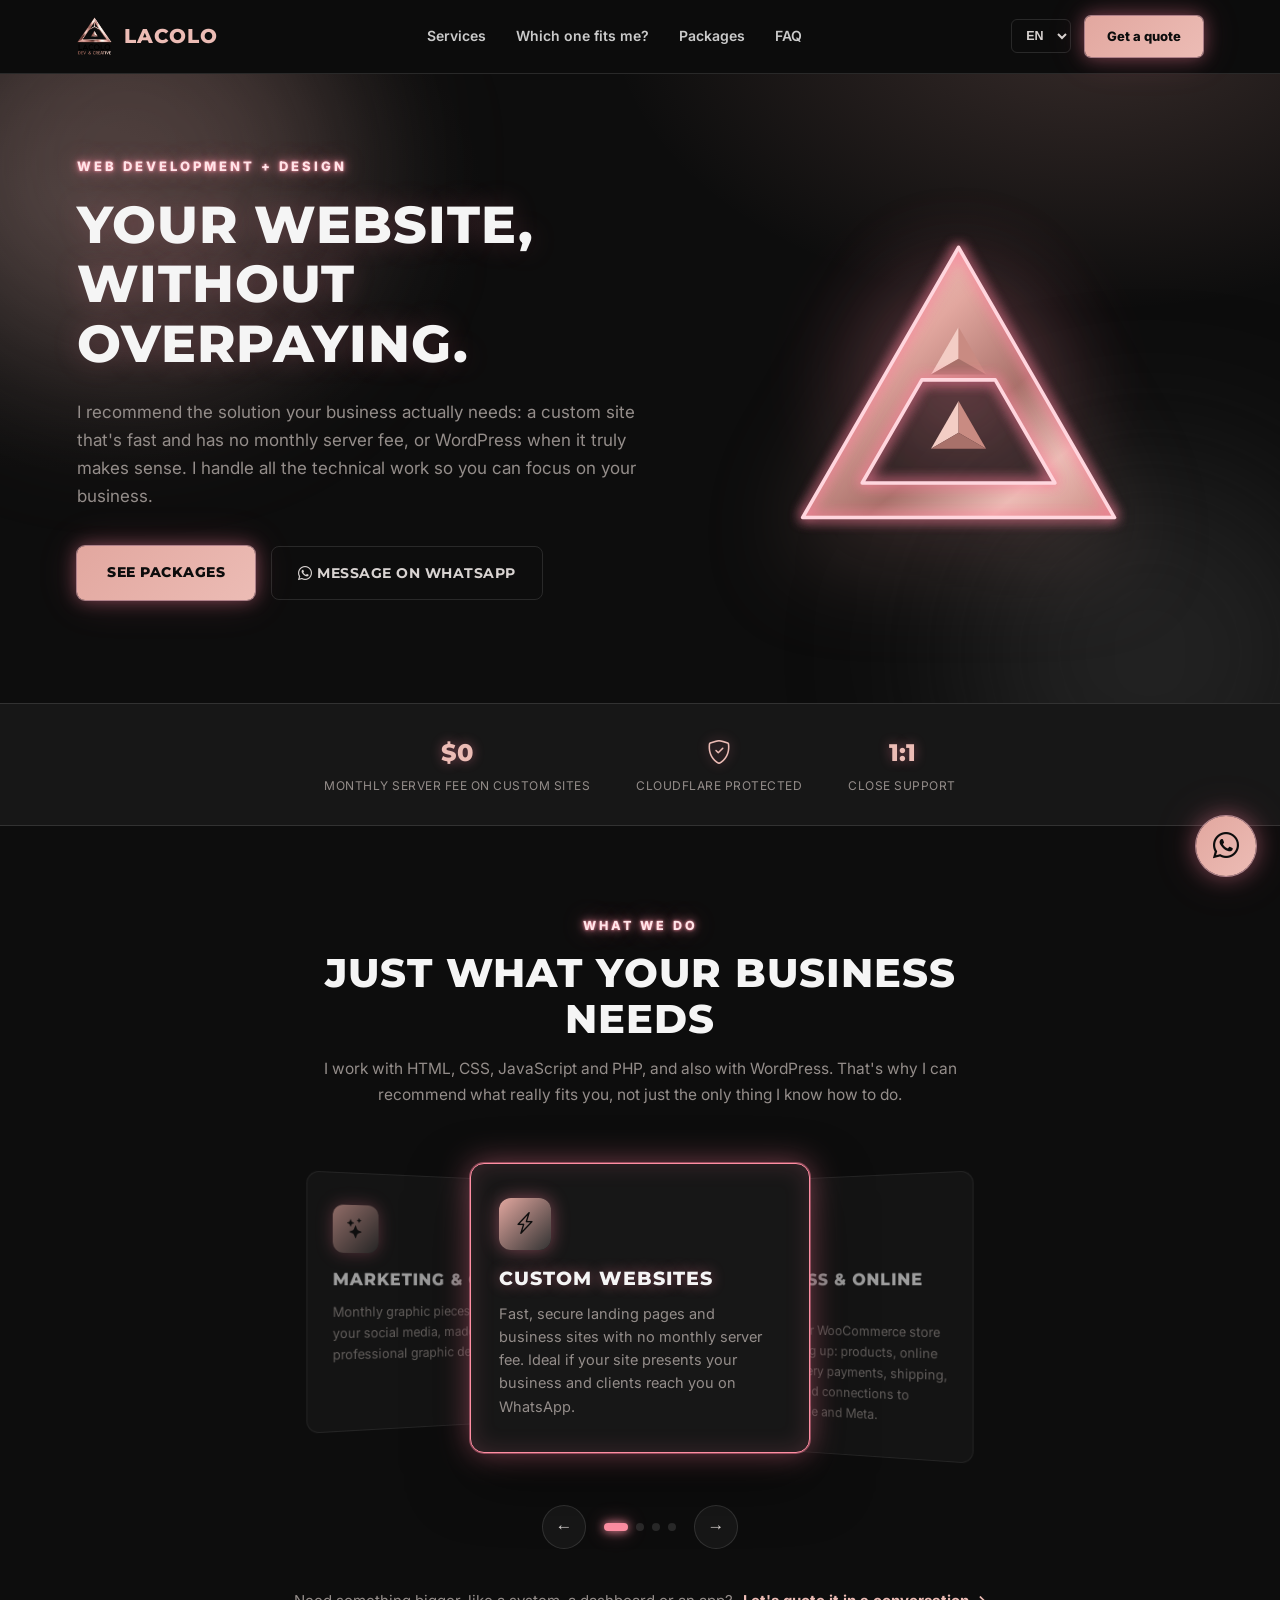
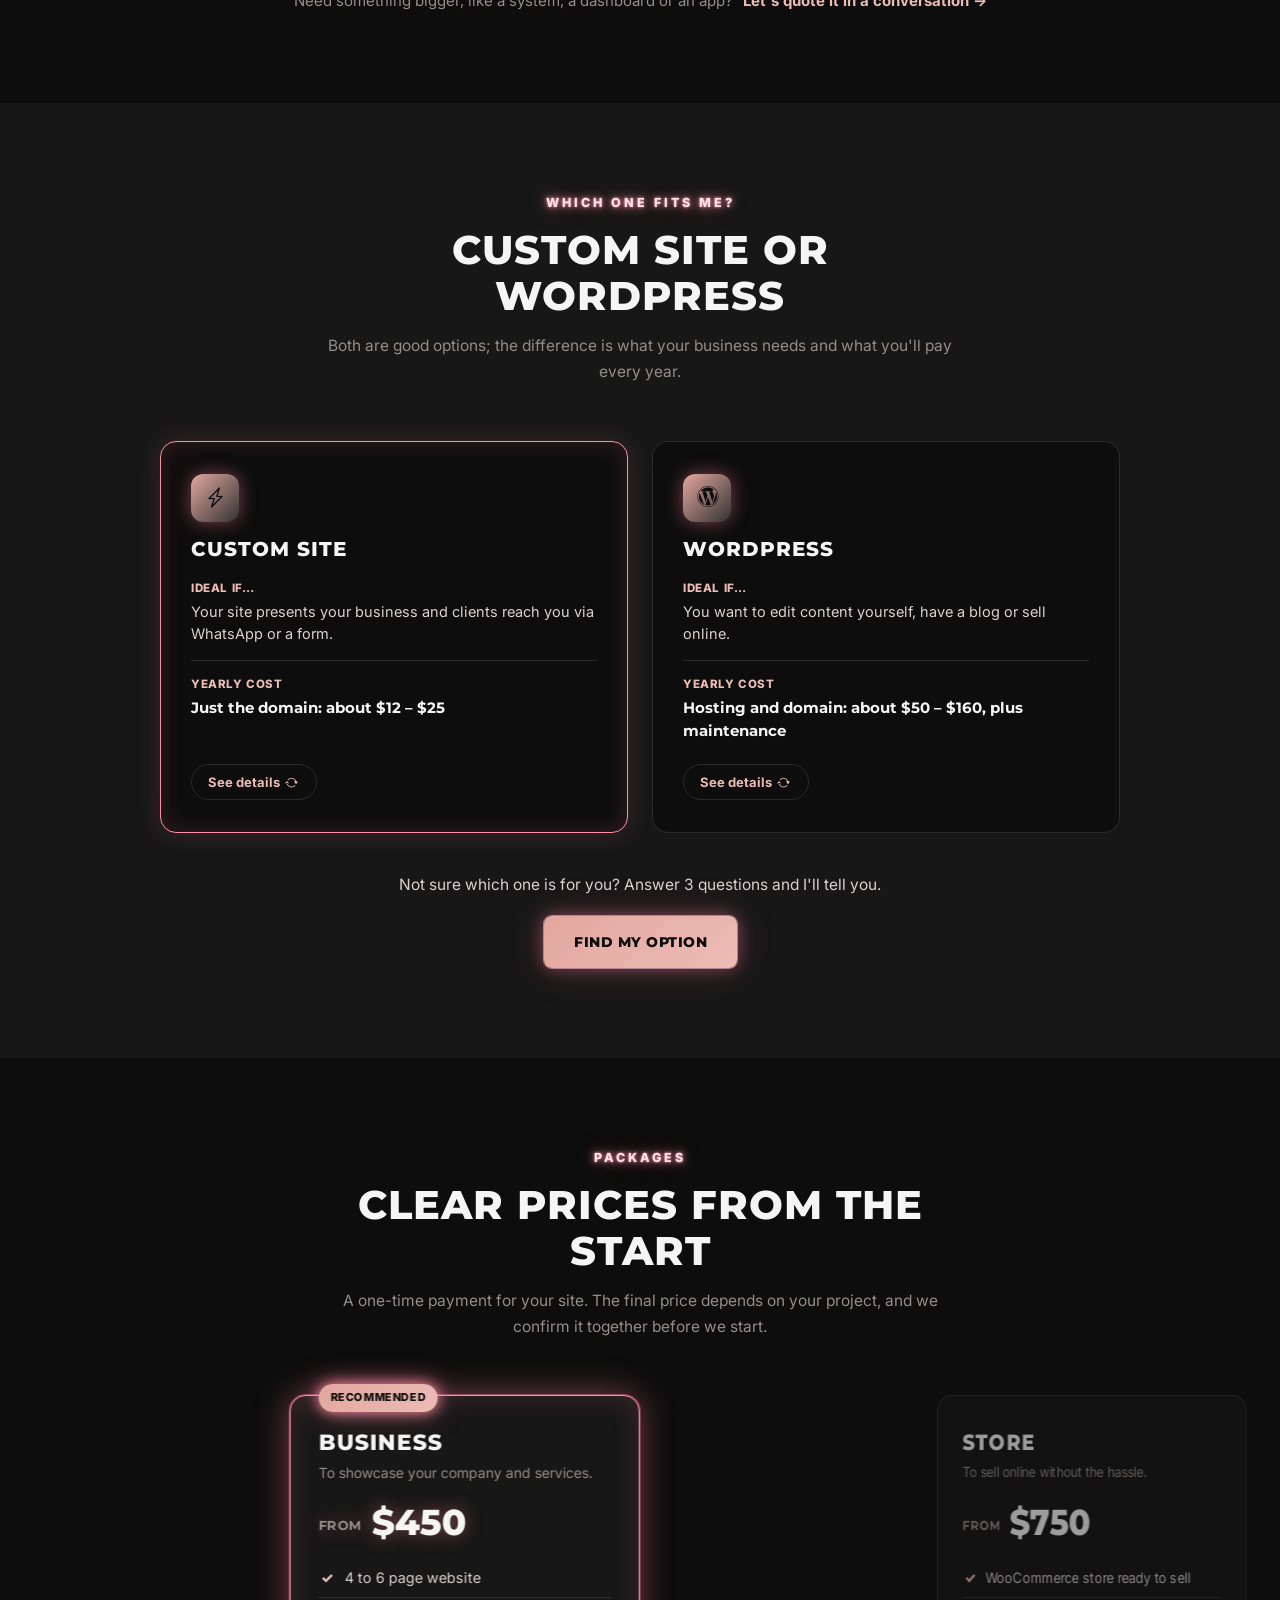
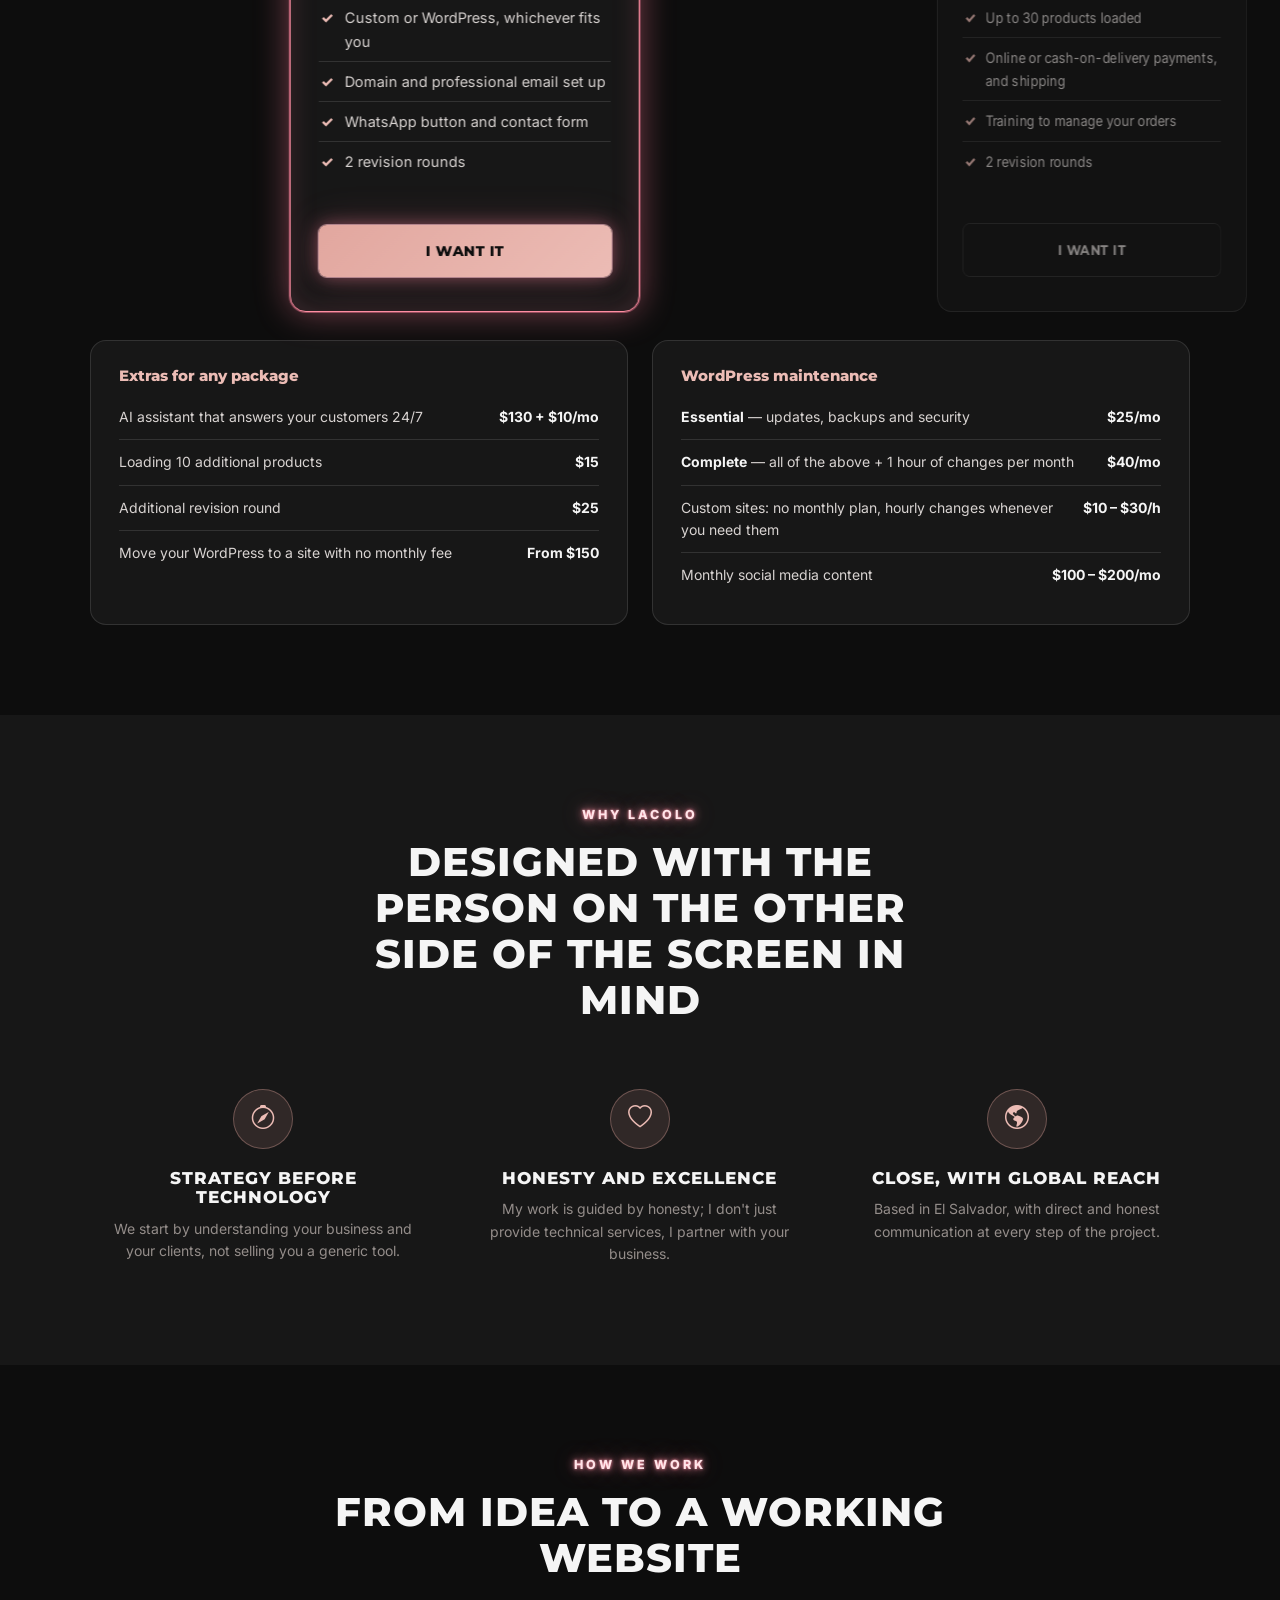
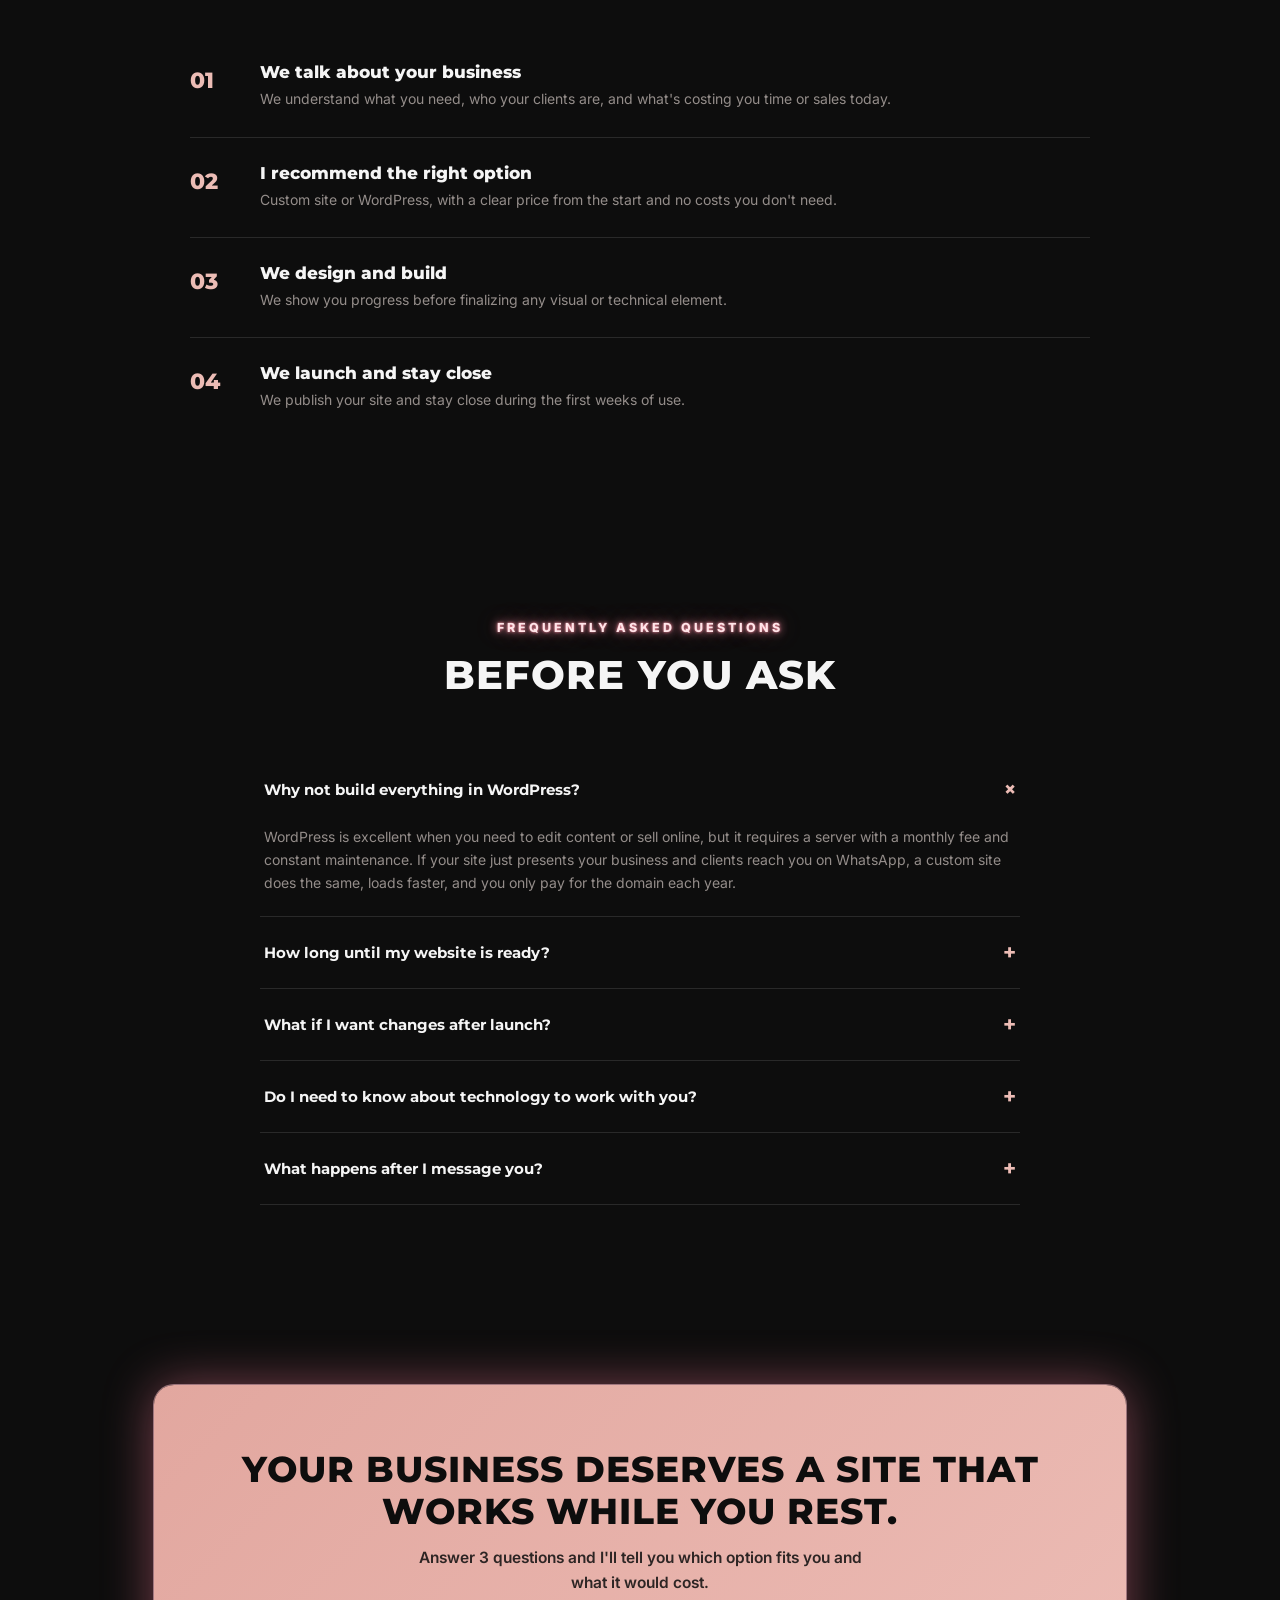
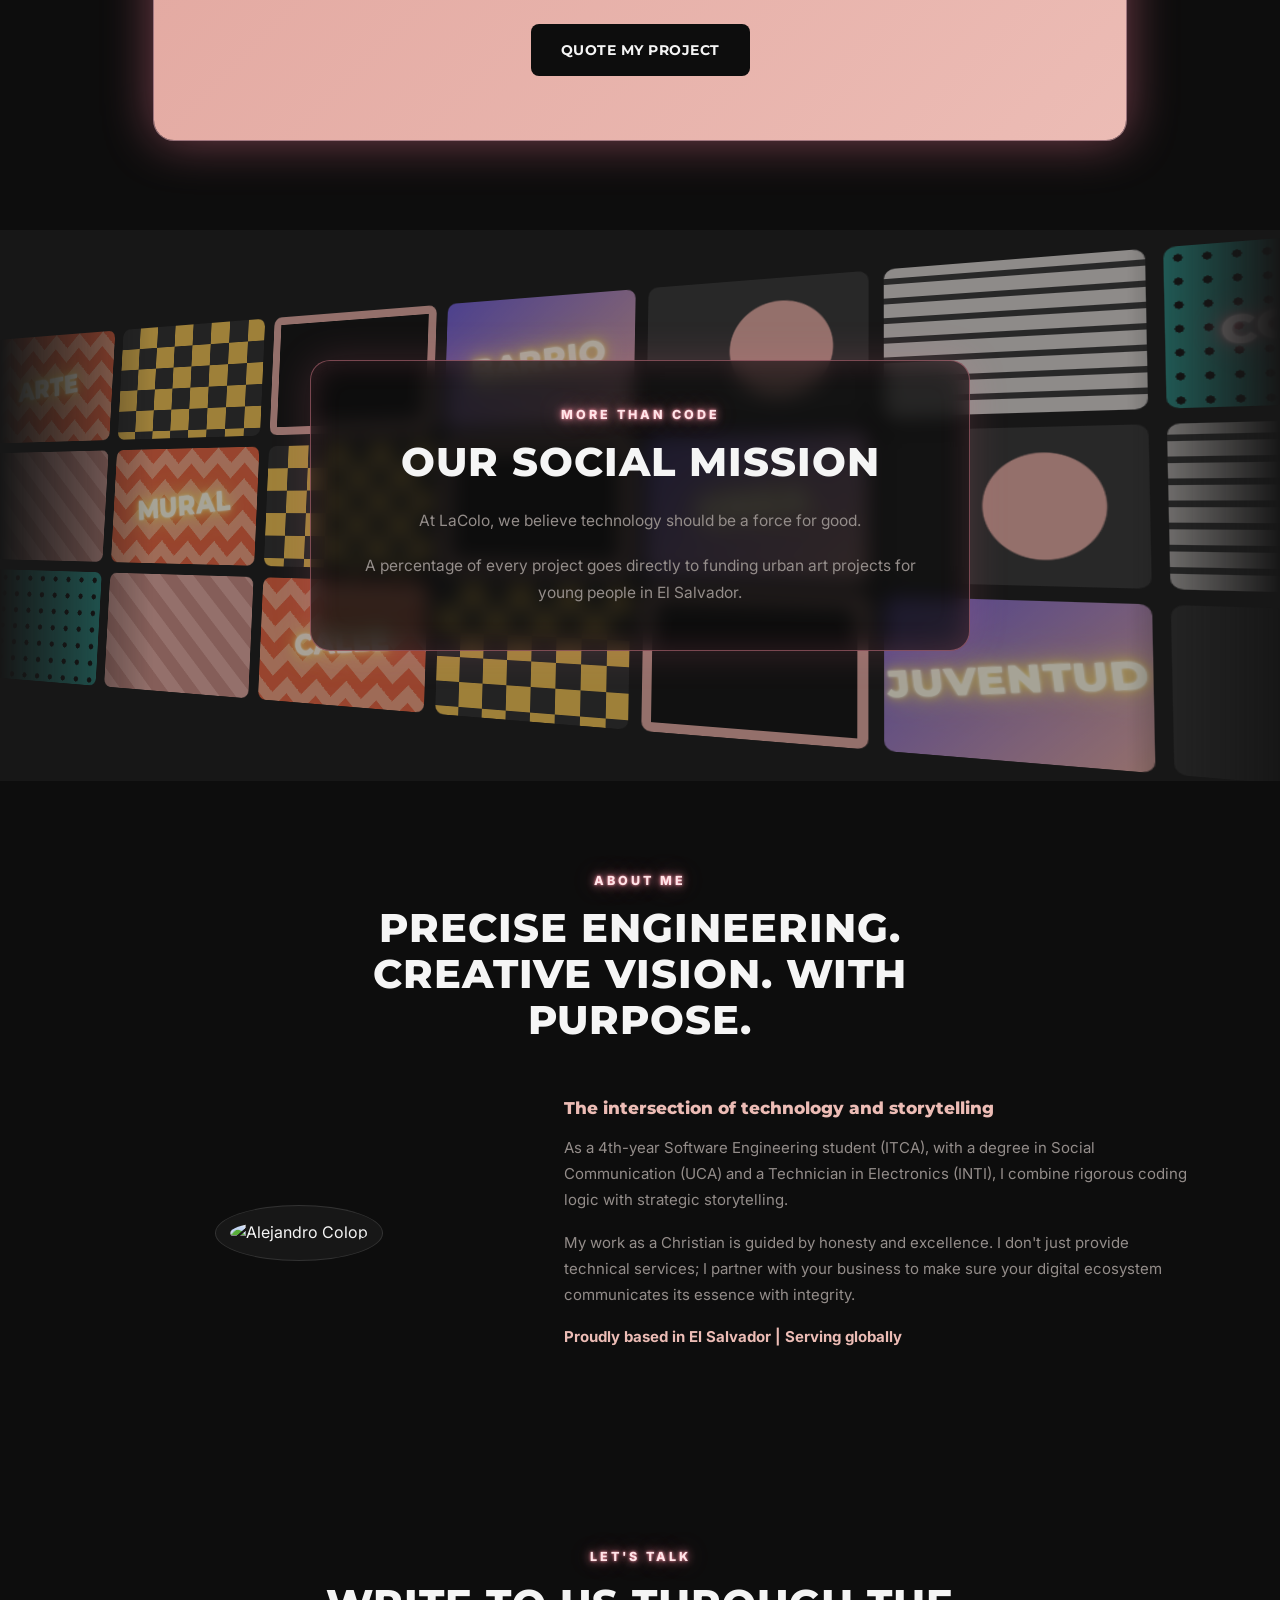
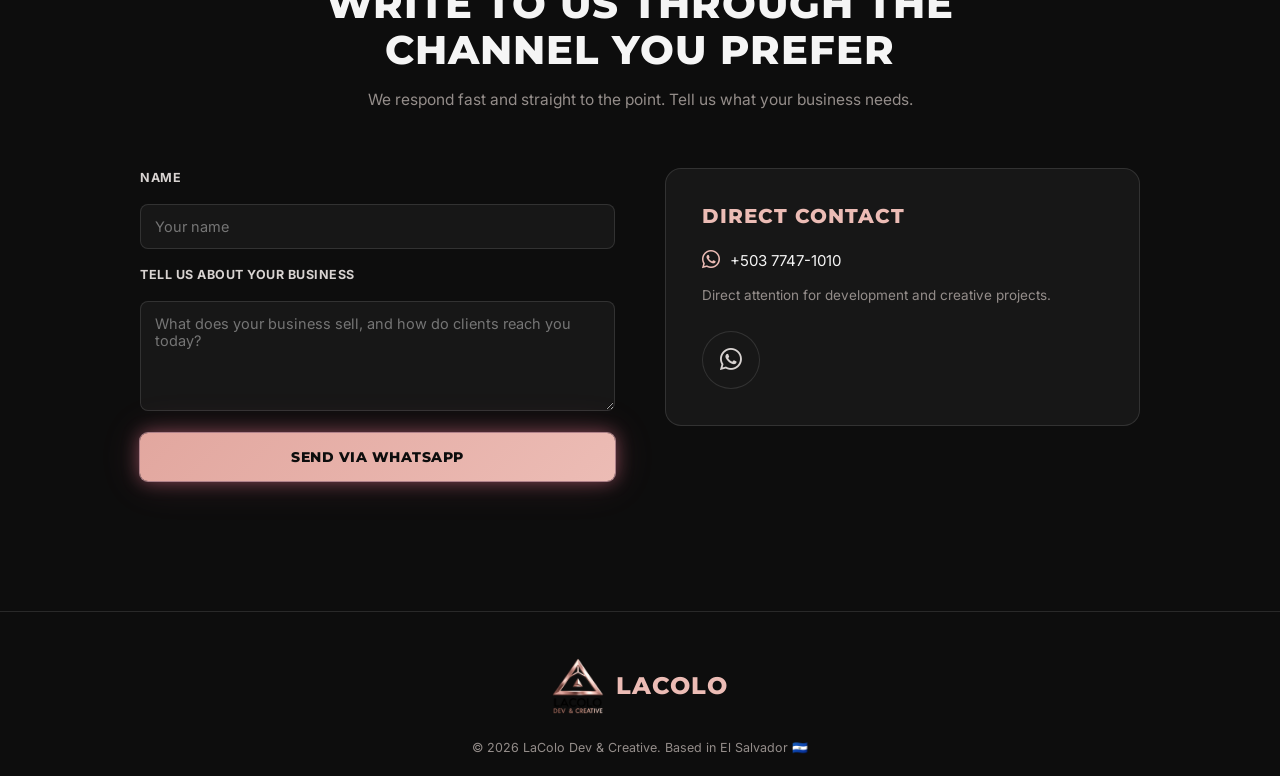
==== commit 9810b1a3: "neon" ====
--- a/index.html
+++ b/index.html
@@ -46,9 +46,19 @@
     <link rel="stylesheet" href="https://cdn.jsdelivr.net/npm/bootstrap-icons@1.11.0/font/bootstrap-icons.css">
 
     <link rel="stylesheet" href="css/style.css">
+    <link rel="stylesheet" href="css/efectos3d.css">
+
+    <script type="importmap">
+    {
+      "imports": {
+        "three": "https://cdn.jsdelivr.net/npm/three@0.160.0/build/three.module.min.js",
+        "three/addons/": "https://cdn.jsdelivr.net/npm/three@0.160.0/examples/jsm/"
+      }
+    }
+    </script>
 </head>
 
-<body>
+<body class="fx-3d">
 
     <nav>
         <a href="#" class="lockup small">
@@ -72,27 +82,62 @@
         </div>
     </nav>
 
-    <section class="hero">
+        <section class="hero hero-3d">
         <div class="parallax-blob parallax-blob-1"></div>
         <div class="parallax-blob parallax-blob-2"></div>
 
-        <div class="lockup large reveal-solo" style="margin: 0 auto 30px;">
-            <img class="lockup-icon" src="img/laColoDevs.png" alt="LaColo Dev">
-            <div class="lockup-col">
-                <span class="lockup-wordmark brand-titles">LACOLO</span>
-                <span class="lockup-tagline" data-i18n="hero_lockup_tag">Dev &amp; Creative</span>
-            </div>
-        </div>
-
-        <div class="hero-eyebrow reveal-solo" data-i18n="hero_eyebrow">Desarrollo web + Diseño</div>
-        <h1 class="reveal-solo" data-i18n="hero_title">Tu sitio web, sin pagar de más.</h1>
-        <p class="sub reveal-solo" data-i18n="hero_lead">Te recomiendo la solución que tu negocio realmente necesita: un
-            sitio a la medida, rápido y sin pago mensual de servidor, o WordPress cuando sí te conviene. Yo me encargo de
-            toda la parte técnica para que tú te enfoques en tu negocio.</p>
-        <div class="hero-ctas reveal-solo">
-            <a href="#paquetes" class="btn-primary" data-i18n="btn_packages">Ver paquetes</a>
-            <a href="#" class="btn-ghost" data-wa="wa_msg_general" target="_blank" rel="noopener"><i
-                    class="bi bi-whatsapp"></i> <span data-i18n="btn_whatsapp">Escribir por WhatsApp</span></a>
+        <div class="hero-grid">
+            <div class="hero-copy">
+                <div class="hero-eyebrow reveal-solo" data-i18n="hero_eyebrow">Desarrollo web + Diseño</div>
+                <h1 class="reveal-solo" data-i18n="hero_title">Tu sitio web, sin pagar de más.</h1>
+                <p class="sub reveal-solo" data-i18n="hero_lead">Te recomiendo la solución que tu negocio realmente
+                    necesita: un sitio a la medida, rápido y sin pago mensual de servidor, o WordPress cuando sí te
+                    conviene. Yo me encargo de toda la parte técnica para que tú te enfoques en tu negocio.</p>
+                <div class="hero-ctas reveal-solo">
+                    <a href="#paquetes" class="btn-primary" data-i18n="btn_packages">Ver paquetes</a>
+                    <a href="#" class="btn-ghost" data-wa="wa_msg_general" target="_blank" rel="noopener"><i
+                            class="bi bi-whatsapp"></i> <span data-i18n="btn_whatsapp">Escribir por WhatsApp</span></a>
+                </div>
+            </div>
+
+            <!-- Logo 3D: primero se ve el SVG (plan B) y, si el equipo lo soporta, se cambia por el modelo 3D -->
+            <div class="hero-visual" id="hero-visual" aria-hidden="true">
+                <svg class="prism-fallback" viewBox="0 0 240 220" xmlns="http://www.w3.org/2000/svg">
+                    <defs>
+                        <linearGradient id="pf-metal" x1="0" y1="0" x2="1" y2="1">
+                            <stop offset="0" stop-color="#f7d6cf" />
+                            <stop offset=".35" stop-color="#E2A79F" />
+                            <stop offset=".6" stop-color="#a8716a" />
+                            <stop offset=".8" stop-color="#ecbcb5" />
+                            <stop offset="1" stop-color="#c98b82" />
+                        </linearGradient>
+                        <filter id="pf-glow" x="-30%" y="-30%" width="160%" height="160%">
+                            <feGaussianBlur in="SourceAlpha" stdDeviation="4" result="blur" />
+                            <feFlood flood-color="#ff7f9c" result="pink" />
+                            <feComposite in="pink" in2="blur" operator="in" result="glow" />
+                            <feMerge>
+                                <feMergeNode in="glow" />
+                                <feMergeNode in="glow" />
+                                <feMergeNode in="SourceGraphic" />
+                            </feMerge>
+                        </filter>
+                    </defs>
+                    <path fill="url(#pf-metal)" fill-rule="evenodd"
+                        d="M120 29.5 L215.7 195.3 L24.3 195.3 Z M97.5 110.8 L142.5 110.8 L179.1 174.1 L60.9 174.1 Z" />
+                    <polygon points="120,78.3 103.1,107.5 120,97.8" fill="#f3cdc5" />
+                    <polygon points="120,78.3 136.9,107.5 120,97.8" fill="#c98b82" />
+                    <polygon points="103.1,107.5 136.9,107.5 120,97.8" fill="#a8716a" />
+                    <polygon points="120,123.8 103.1,153 120,143.3" fill="#f3cdc5" />
+                    <polygon points="120,123.8 136.9,153 120,143.3" fill="#c98b82" />
+                    <polygon points="103.1,153 136.9,153 120,143.3" fill="#a8716a" />
+                    <g class="pf-neon" fill="none" stroke="#ffd6de" stroke-width="2.2" stroke-linejoin="round"
+                        filter="url(#pf-glow)">
+                        <path d="M120 29.5 L215.7 195.3 L24.3 195.3 Z" />
+                        <path d="M97.5 110.8 L142.5 110.8 L179.1 174.1 L60.9 174.1 Z" />
+                    </g>
+                </svg>
+                <canvas id="hero-canvas"></canvas>
+            </div>
         </div>
     </section>
 
@@ -105,47 +150,49 @@
                 cercano</div></div>
     </div>
 
-    <section id="servicios">
+        <section id="servicios">
         <div class="section-head">
             <div class="section-eyebrow" data-i18n="services_eyebrow">Lo que hacemos</div>
             <h2 data-i18n="services_title">Lo justo para tu negocio</h2>
             <p data-i18n="services_lead">Trabajo con HTML, CSS, JavaScript y PHP, y también con WordPress. Por eso puedo
                 recomendarte lo que de verdad te conviene, no lo único que sé hacer.</p>
         </div>
-        <div class="services-grid four reveal-group">
-            <div class="svc-card reveal">
-                <div class="svc-icon"><i class="bi bi-lightning-charge"></i></div>
-                <h3 data-i18n="svc_1_title">Sitios a la medida</h3>
-                <p data-i18n="svc_1_desc">Landing pages y sitios corporativos rápidos y seguros, sin pago mensual de
-                    servidor. Ideales si tu sitio muestra tu negocio y tus clientes te contactan por WhatsApp.</p>
-            </div>
-            <div class="svc-card reveal">
-                <div class="svc-icon"><i class="bi bi-bag-check"></i></div>
-                <h3 data-i18n="svc_2_title">WordPress y tiendas en línea</h3>
-                <p data-i18n="svc_2_desc">Creo tu sitio o tienda con WooCommerce y dejo todo configurado: productos,
-                    pagos o contra entrega, envíos, dominio, correo y conexiones con WhatsApp, Google y Meta.</p>
-            </div>
-            <div class="svc-card reveal">
-                <div class="svc-icon"><i class="bi bi-tools"></i></div>
-                <h3 data-i18n="svc_3_title">Gestión y mantenimiento</h3>
-                <p data-i18n="svc_3_desc">Actualizaciones, respaldos y seguridad de tu WordPress, para que no tengas que
-                    pelearte con plugins y te enfoques en vender.</p>
-            </div>
-            <div class="svc-card reveal">
-                <div class="svc-icon"><i class="bi bi-stars"></i></div>
-                <h3 data-i18n="svc_4_title">Marketing y contenido</h3>
-                <p data-i18n="svc_4_desc">Piezas gráficas y contenido mensual para tus redes, hechos por diseño gráfico
-                    profesional.</p>
+        <div class="cf cf-services reveal-solo">
+            <div class="cf-track" id="svc-track">
+                <article class="cf-item svc-card">
+                    <div class="svc-icon"><i class="bi bi-lightning-charge"></i></div>
+                    <h3 data-i18n="svc_1_title">Sitios a la medida</h3>
+                    <p data-i18n="svc_1_desc">Landing pages y sitios corporativos rápidos y seguros, sin pago mensual de
+                        servidor. Ideales si tu sitio muestra tu negocio y tus clientes te contactan por WhatsApp.</p>
+                </article>
+                <article class="cf-item svc-card">
+                    <div class="svc-icon"><i class="bi bi-bag-check"></i></div>
+                    <h3 data-i18n="svc_2_title">WordPress y tiendas en línea</h3>
+                    <p data-i18n="svc_2_desc">Creo tu sitio o tienda con WooCommerce y dejo todo configurado: productos,
+                        pagos o contra entrega, envíos, dominio, correo y conexiones con WhatsApp, Google y Meta.</p>
+                </article>
+                <article class="cf-item svc-card">
+                    <div class="svc-icon"><i class="bi bi-tools"></i></div>
+                    <h3 data-i18n="svc_3_title">Gestión y mantenimiento</h3>
+                    <p data-i18n="svc_3_desc">Actualizaciones, respaldos y seguridad de tu WordPress, para que no tengas
+                        que pelearte con plugins y te enfoques en vender.</p>
+                </article>
+                <article class="cf-item svc-card">
+                    <div class="svc-icon"><i class="bi bi-stars"></i></div>
+                    <h3 data-i18n="svc_4_title">Marketing y contenido</h3>
+                    <p data-i18n="svc_4_desc">Piezas gráficas y contenido mensual para tus redes, hechos por diseño
+                        gráfico profesional.</p>
+                </article>
             </div>
         </div>
         <p class="services-more reveal-solo">
             <span data-i18n="services_more">¿Necesitas algo más grande, como un sistema, un panel o una app?</span>
-            <a href="#" data-wa="wa_msg_custom" target="_blank" rel="noopener" data-i18n="services_more_link">Lo cotizamos
-                en una conversación →</a>
+            <a href="#" data-wa="wa_msg_custom" target="_blank" rel="noopener" data-i18n="services_more_link">Lo
+                cotizamos en una conversación →</a>
         </p>
     </section>
 
-    <section id="comparar" class="why">
+        <section id="comparar" class="why">
         <div class="section-head reveal-solo">
             <div class="section-eyebrow" data-i18n="compare_eyebrow">¿Cuál me conviene?</div>
             <h2 data-i18n="compare_title">Sitio a la medida o WordPress</h2>
@@ -153,33 +200,62 @@
                 lo que vas a pagar cada año.</p>
         </div>
         <div class="compare-grid reveal-group">
-            <div class="compare-card featured reveal">
-                <div class="compare-icon"><i class="bi bi-lightning-charge"></i></div>
-                <h3 data-i18n="cmp_a_title">Sitio a la medida</h3>
-                <dl>
-                    <dt data-i18n="cmp_ideal">Ideal si…</dt>
-                    <dd data-i18n="cmp_a_ideal">Tu sitio muestra tu negocio y te contactan por WhatsApp o formulario.</dd>
-                    <dt data-i18n="cmp_hosting">Servidor</dt>
-                    <dd data-i18n="cmp_a_hosting">Estático: sin pago mensual.</dd>
-                    <dt data-i18n="cmp_maint">Mantenimiento</dt>
-                    <dd data-i18n="cmp_a_maint">Casi nulo. Pagas cambios solo cuando los pides.</dd>
-                    <dt data-i18n="cmp_cost">Costo cada año</dt>
-                    <dd class="cmp-cost" data-i18n="cmp_a_cost">Solo el dominio: unos $12 – $25</dd>
-                </dl>
-            </div>
-            <div class="compare-card reveal">
-                <div class="compare-icon"><i class="bi bi-wordpress"></i></div>
-                <h3 data-i18n="cmp_b_title">WordPress</h3>
-                <dl>
-                    <dt data-i18n="cmp_ideal">Ideal si…</dt>
-                    <dd data-i18n="cmp_b_ideal">Quieres editar el contenido tú mismo, tener un blog o vender en línea.</dd>
-                    <dt data-i18n="cmp_hosting">Servidor</dt>
-                    <dd data-i18n="cmp_b_hosting">Necesita hosting con PHP y base de datos, con pago mensual.</dd>
-                    <dt data-i18n="cmp_maint">Mantenimiento</dt>
-                    <dd data-i18n="cmp_b_maint">Actualizaciones de plugins, respaldos y seguridad, todo el año.</dd>
-                    <dt data-i18n="cmp_cost">Costo cada año</dt>
-                    <dd class="cmp-cost" data-i18n="cmp_b_cost">Hosting y dominio: unos $50 – $160, más mantenimiento</dd>
-                </dl>
+            <div class="flip reveal">
+                <div class="flip-inner">
+                    <div class="flip-face flip-front compare-card featured">
+                        <div class="compare-icon"><i class="bi bi-lightning-charge"></i></div>
+                        <h3 data-i18n="cmp_a_title">Sitio a la medida</h3>
+                        <dl>
+                            <dt data-i18n="cmp_ideal">Ideal si…</dt>
+                            <dd data-i18n="cmp_a_ideal">Tu sitio muestra tu negocio y te contactan por WhatsApp o
+                                formulario.</dd>
+                            <dt data-i18n="cmp_cost">Costo cada año</dt>
+                            <dd class="cmp-cost" data-i18n="cmp_a_cost">Solo el dominio: unos $12 – $25</dd>
+                        </dl>
+                        <button type="button" class="flip-btn"><span data-i18n="flip_more">Ver detalles</span> <i
+                                class="bi bi-arrow-repeat"></i></button>
+                    </div>
+                    <div class="flip-face flip-back compare-card featured">
+                        <h3 data-i18n="cmp_a_title">Sitio a la medida</h3>
+                        <dl>
+                            <dt data-i18n="cmp_hosting">Servidor</dt>
+                            <dd data-i18n="cmp_a_hosting">Estático: sin pago mensual.</dd>
+                            <dt data-i18n="cmp_maint">Mantenimiento</dt>
+                            <dd data-i18n="cmp_a_maint">Casi nulo. Pagas cambios solo cuando los pides.</dd>
+                        </dl>
+                        <button type="button" class="flip-btn"><i class="bi bi-arrow-left"></i> <span
+                                data-i18n="flip_back">Volver</span></button>
+                    </div>
+                </div>
+            </div>
+            <div class="flip reveal">
+                <div class="flip-inner">
+                    <div class="flip-face flip-front compare-card">
+                        <div class="compare-icon"><i class="bi bi-wordpress"></i></div>
+                        <h3 data-i18n="cmp_b_title">WordPress</h3>
+                        <dl>
+                            <dt data-i18n="cmp_ideal">Ideal si…</dt>
+                            <dd data-i18n="cmp_b_ideal">Quieres editar el contenido tú mismo, tener un blog o vender en
+                                línea.</dd>
+                            <dt data-i18n="cmp_cost">Costo cada año</dt>
+                            <dd class="cmp-cost" data-i18n="cmp_b_cost">Hosting y dominio: unos $50 – $160, más
+                                mantenimiento</dd>
+                        </dl>
+                        <button type="button" class="flip-btn"><span data-i18n="flip_more">Ver detalles</span> <i
+                                class="bi bi-arrow-repeat"></i></button>
+                    </div>
+                    <div class="flip-face flip-back compare-card">
+                        <h3 data-i18n="cmp_b_title">WordPress</h3>
+                        <dl>
+                            <dt data-i18n="cmp_hosting">Servidor</dt>
+                            <dd data-i18n="cmp_b_hosting">Necesita hosting con PHP y base de datos, con pago mensual.</dd>
+                            <dt data-i18n="cmp_maint">Mantenimiento</dt>
+                            <dd data-i18n="cmp_b_maint">Actualizaciones de plugins, respaldos y seguridad, todo el año.</dd>
+                        </dl>
+                        <button type="button" class="flip-btn"><i class="bi bi-arrow-left"></i> <span
+                                data-i18n="flip_back">Volver</span></button>
+                    </div>
+                </div>
             </div>
         </div>
         <div class="compare-cta reveal-solo">
@@ -195,8 +271,8 @@
             <p data-i18n="pkg_lead">Un pago único por tu sitio. El precio final depende de tu proyecto y lo confirmamos
                 juntos antes de empezar.</p>
         </div>
-        <div class="pkg-grid reveal-group">
-            <div class="pkg-card reveal">
+        <div class="pkg-grid reveal-solo" id="pkg-track">
+            <div class="pkg-slide cf-item"><div class="pkg-card">
                 <h3 data-i18n="pkg_1_name">Presencia</h3>
                 <p class="pkg-for" data-i18n="pkg_1_for">Para que te encuentren y te escriban.</p>
                 <div class="pkg-price"><span class="pkg-from" data-i18n="pkg_from">Desde</span> <span
@@ -210,8 +286,8 @@
                 </ul>
                 <a href="#" class="btn-ghost pkg-btn" data-wa="wa_msg_pkg_presencia" target="_blank" rel="noopener"
                     data-i18n="pkg_btn">Lo quiero</a>
-            </div>
-            <div class="pkg-card featured reveal">
+            </div></div>
+            <div class="pkg-slide cf-item"><div class="pkg-card featured">
                 <span class="pkg-badge" data-i18n="pkg_badge">Recomendado</span>
                 <h3 data-i18n="pkg_2_name">Negocio</h3>
                 <p class="pkg-for" data-i18n="pkg_2_for">Para mostrar tu empresa y tus servicios.</p>
@@ -226,8 +302,8 @@
                 </ul>
                 <a href="#" class="btn-primary pkg-btn" data-wa="wa_msg_pkg_negocio" target="_blank" rel="noopener"
                     data-i18n="pkg_btn">Lo quiero</a>
-            </div>
-            <div class="pkg-card reveal">
+            </div></div>
+            <div class="pkg-slide cf-item"><div class="pkg-card">
                 <h3 data-i18n="pkg_3_name">Tienda</h3>
                 <p class="pkg-for" data-i18n="pkg_3_for">Para vender en línea sin complicarte.</p>
                 <div class="pkg-price"><span class="pkg-from" data-i18n="pkg_from">Desde</span> <span
@@ -241,7 +317,7 @@
                 </ul>
                 <a href="#" class="btn-ghost pkg-btn" data-wa="wa_msg_pkg_tienda" target="_blank" rel="noopener"
                     data-i18n="pkg_btn">Lo quiero</a>
-            </div>
+            </div></div>
         </div>
 
         <div class="addons-grid reveal-group">
@@ -405,15 +481,22 @@
         </div>
     </section>
 
-    <section id="impacto" class="why">
-        <div class="section-head reveal-solo">
-            <div class="section-eyebrow" data-i18n="impact_eyebrow">Más que código</div>
-            <h2 data-i18n="impact_title">Nuestra Misión Social</h2>
-        </div>
-        <div class="impact-wrap reveal-solo">
-            <p data-i18n="impact_lead">En LaColo, creemos que la tecnología debe ser una fuerza para el bien.</p>
-            <p data-i18n="impact_text">Un porcentaje de cada proyecto se destina directamente a financiar proyectos
-                de arte urbano para jóvenes en El Salvador.</p>
+        <section id="impacto" class="mission-3d">
+        <div class="wall-scene" aria-hidden="true">
+            <div class="wall-stage">
+                <div class="wall" id="mission-wall"></div>
+            </div>
+        </div>
+        <div class="mission-card reveal-solo">
+            <div class="section-head">
+                <div class="section-eyebrow" data-i18n="impact_eyebrow">Más que código</div>
+                <h2 data-i18n="impact_title">Nuestra Misión Social</h2>
+            </div>
+            <div class="impact-wrap">
+                <p data-i18n="impact_lead">En LaColo, creemos que la tecnología debe ser una fuerza para el bien.</p>
+                <p data-i18n="impact_text">Un porcentaje de cada proyecto se destina directamente a financiar proyectos
+                    de arte urbano para jóvenes en El Salvador.</p>
+            </div>
         </div>
     </section>
 
@@ -514,6 +597,7 @@
     <script src="https://cdnjs.cloudflare.com/ajax/libs/gsap/3.12.5/gsap.min.js"></script>
     <script src="https://cdnjs.cloudflare.com/ajax/libs/gsap/3.12.5/ScrollTrigger.min.js"></script>
     <script src="js/app.js"></script>
+    <script src="js/efectos3d.js"></script>
 </body>
 
 </html>
--- a/css/efectos3d.css
+++ b/css/efectos3d.css
@@ -0,0 +1,286 @@
+/* =========================================================
+   LACOLO — Efectos 3D y neón de la página de inicio
+   (el neón también se usa en cotizar.html)
+   Se cargan después de style.css.
+   ========================================================= */
+
+.fx-3d #servicios,
+.fx-3d #paquetes { overflow-x: clip; }
+
+/* ---- HERO con logo 3D ---- */
+.hero-3d { text-align: left; padding: 60px 6vw 80px; }
+.hero-grid {
+  display: grid; grid-template-columns: 1.1fr .9fr; gap: 40px; align-items: center;
+  max-width: 1200px; margin: 0 auto;
+}
+.hero-3d h1 { margin: 0; max-width: none; }
+.hero-3d p.sub { margin: 24px 0 0; }
+.hero-3d .hero-ctas { justify-content: flex-start; }
+
+.hero-visual { position: relative; width: 100%; aspect-ratio: 1 / 1; max-height: 540px; }
+.hero-visual canvas {
+  position: absolute; inset: 0; width: 100%; height: 100%; display: block;
+  opacity: 0; transition: opacity .9s ease;
+}
+.prism-fallback {
+  position: absolute; left: 10%; top: 10%; width: 80%; height: 80%;
+  filter: drop-shadow(0 30px 50px rgba(226, 167, 159, .25));
+  animation: prism-float 6s ease-in-out infinite;
+  transition: opacity .6s ease;
+}
+.hero-visual.is-ready canvas { opacity: 1; }
+.hero-visual.is-ready .prism-fallback { opacity: 0; }
+@keyframes prism-float { 50% { transform: translateY(-10px) rotate(-1.5deg); } }
+
+@media (max-width: 860px) {
+  .hero-3d { padding: 30px 6vw 70px; }
+  .hero-grid { grid-template-columns: 1fr; gap: 6px; text-align: center; }
+  .hero-visual { order: -1; aspect-ratio: auto; height: 270px; max-width: 380px; margin: 0 auto; }
+  .hero-3d .hero-ctas { justify-content: center; }
+  .hero-3d p.sub { margin: 20px auto 0; }
+}
+
+/* ---- CARRUSEL 3D (coverflow) ---- */
+.cf-on {
+  position: relative; perspective: 1400px; perspective-origin: 50% 40%;
+  touch-action: pan-y; user-select: none; -webkit-user-select: none; cursor: grab; outline: none;
+}
+.cf-on.cf-dragging { cursor: grabbing; }
+.cf-on:focus-visible { outline: 2px solid var(--rose-bright); outline-offset: 10px; border-radius: 18px; }
+.cf-on > .cf-item {
+  position: absolute; top: var(--cf-pad, 0); left: 50%;
+  width: min(340px, 78vw); margin: 0;
+  transition: transform .6s cubic-bezier(.2, .8, .2, 1), opacity .45s ease, border-color .3s, box-shadow .3s;
+  will-change: transform; backface-visibility: hidden; -webkit-backface-visibility: hidden;
+}
+.cf-on.cf-dragging > .cf-item { transition: none !important; }
+.cf-on > .cf-item.is-active { cursor: auto; }
+.cf-on > .svc-card.is-active {
+  border-color: rgba(226, 167, 159, .55);
+  box-shadow: 0 24px 60px rgba(0, 0, 0, .5);
+}
+.cf-on > .svc-card { min-height: 280px; }
+
+/* Sin JavaScript: las tarjetas quedan en cuadrícula */
+.cf-services .cf-track:not(.cf-on) {
+  display: grid; grid-template-columns: repeat(auto-fit, minmax(240px, 1fr)); gap: 24px;
+  max-width: 1150px; margin: 0 auto;
+}
+
+.cf-controls { display: flex; justify-content: center; align-items: center; gap: 18px; margin-top: 30px; }
+.cf-arrow {
+  width: 44px; height: 44px; border-radius: 50%; border: 1px solid var(--line);
+  background: var(--ink-2); color: var(--pale); font-size: 17px; cursor: pointer;
+  transition: border-color .2s, color .2s, opacity .2s;
+}
+.cf-arrow:hover:not(:disabled) { border-color: var(--rose-bright); color: var(--rose-bright); }
+.cf-arrow:disabled { opacity: .3; cursor: default; }
+.cf-dots { display: flex; gap: 8px; align-items: center; }
+.cf-dot {
+  width: 8px; height: 8px; border-radius: 6px; background: var(--line);
+  border: none; padding: 0; cursor: pointer; transition: width .3s, background .3s;
+}
+.cf-dot[aria-current="true"] { background: var(--rose-bright); width: 24px; }
+
+/* ---- PAQUETES: inclinación 3D en escritorio, carrusel en móvil ---- */
+.pkg-slide { display: flex; }
+.pkg-slide > .pkg-card { flex: 1; }
+.pkg-card { transition: transform .18s ease-out, border-color .3s; transform-style: preserve-3d; }
+.pkg-card::after {
+  content: ''; position: absolute; inset: 0; border-radius: inherit; pointer-events: none;
+  background: radial-gradient(circle at var(--mx, 50%) var(--my, 50%), rgba(255, 255, 255, .10), transparent 45%);
+  opacity: 0; transition: opacity .3s;
+}
+.pkg-card.is-tilting::after { opacity: 1; }
+.pkg-grid.cf-on { display: block; max-width: none; }
+.pkg-grid.cf-on > .pkg-slide { width: min(340px, 82vw); }
+
+/* ---- TARJETAS QUE GIRAN (comparación) ---- */
+.flip { perspective: 1400px; display: flex; }
+.flip-inner {
+  flex: 1; display: grid; transform-style: preserve-3d;
+  transition: transform .75s cubic-bezier(.2, .8, .2, 1);
+}
+.flip-face {
+  grid-area: 1 / 1; display: flex; flex-direction: column;
+  backface-visibility: hidden; -webkit-backface-visibility: hidden;
+}
+.flip-back { transform: rotateY(180deg); }
+.flip.flipped .flip-inner { transform: rotateY(180deg); }
+.flip-face dl { margin-bottom: 22px; }
+.flip-btn {
+  margin-top: auto; align-self: flex-start;
+  background: none; border: 1px solid var(--line); color: var(--rose-bright);
+  font-family: 'Inter', sans-serif; font-weight: 700; font-size: 13px;
+  padding: 9px 16px; border-radius: 20px; cursor: pointer; transition: border-color .2s;
+}
+.flip-btn:hover { border-color: var(--rose-bright); }
+.flip-btn i { margin: 0 2px; }
+
+/* ---- MURO DE ARTE URBANO (misión social) ---- */
+#impacto.mission-3d { position: relative; overflow: hidden; padding: 130px 6vw; background: var(--ink-2); }
+.wall-scene {
+  position: absolute; inset: 0; perspective: 1100px; perspective-origin: 30% 50%; pointer-events: none;
+  -webkit-mask-image: linear-gradient(90deg, transparent, #000 12%, #000 88%, transparent);
+  mask-image: linear-gradient(90deg, transparent, #000 12%, #000 88%, transparent);
+}
+.wall-stage {
+  position: absolute; top: 50%; left: -6%;
+  transform: translateY(-50%) rotateY(-24deg) rotateX(5deg); transform-style: preserve-3d;
+}
+.wall {
+  display: grid; grid-template-columns: repeat(8, 220px); grid-auto-rows: 150px; gap: 14px;
+  opacity: .5;
+}
+.tile {
+  border-radius: 10px; position: relative; overflow: hidden;
+  display: flex; align-items: center; justify-content: center;
+}
+.tile span {
+  font-family: 'Montserrat', sans-serif; font-weight: 800; font-size: 36px; letter-spacing: 1px;
+  transform: rotate(-6deg); color: var(--ink);
+}
+.p0 { background: repeating-linear-gradient(45deg, #E2A79F 0 18px, #c98b82 18px 36px); }
+.p1 { background: radial-gradient(circle at 62% 50%, #E2A79F 0 32%, transparent 33%), #333; }
+.p2 { background: conic-gradient(#F2C14E 0 25%, #2b2b2b 0 50%, #F2C14E 0 75%, #2b2b2b 0) 0 0 / 56px 56px; }
+.p3 { background: radial-gradient(#0d0d0d 22%, transparent 24%) 0 0 / 22px 22px, #2BA59A; }
+.p4 { background: linear-gradient(135deg, #6E5BD8, #E2A79F); }
+.p5 { background: linear-gradient(135deg, #E8613C 25%, transparent 25%) -20px 0 / 40px 40px,
+                  linear-gradient(225deg, #E8613C 25%, transparent 25%) -20px 0 / 40px 40px,
+                  linear-gradient(315deg, #E8613C 25%, transparent 25%) 0 0 / 40px 40px,
+                  linear-gradient(45deg, #E8613C 25%, #f3a07f 25%) 0 0 / 40px 40px; }
+.p6 { background: repeating-linear-gradient(0deg, #d8d3d1 0 14px, #333 14px 20px); }
+.p7 { background: #0d0d0d; box-shadow: inset 0 0 0 10px #E2A79F; }
+.p1 span, .p3 span, .p7 span { color: var(--white); }
+
+.mission-card {
+  position: relative; z-index: 1; max-width: 660px; margin: 0 auto;
+  background: rgba(13, 13, 13, .74); -webkit-backdrop-filter: blur(10px); backdrop-filter: blur(10px);
+  border: 1px solid var(--line); border-radius: 20px; padding: 44px 38px;
+}
+.mission-card .section-head { margin-bottom: 22px; }
+
+@media (max-width: 620px) {
+  #impacto.mission-3d { padding: 100px 6vw; }
+  .wall { grid-template-columns: repeat(8, 150px); grid-auto-rows: 104px; gap: 10px; }
+  .tile span { font-size: 24px; }
+  .mission-card { padding: 34px 24px; }
+}
+
+/* ---- Movimiento reducido: sin animaciones 3D ---- */
+@media (prefers-reduced-motion: reduce) {
+  .prism-fallback { animation: none; }
+  .flip-inner, .cf-on > .cf-item { transition: none; }
+}
+
+/* =========================================================
+   EFECTO NEÓN
+   Rosa neón derivado del rosa cobrizo de la marca.
+   ========================================================= */
+.fx-3d {
+  --neon: #ff8fa3;
+  --neon-core: #ffe4e8;
+  --neon-soft: rgba(255, 127, 156, .45);
+  --neon-faint: rgba(255, 127, 156, .16);
+  --neon-cyan: #6ff3ff;
+  --neon-yellow: #ffe46b;
+}
+
+/* Halo detrás del logo (también acompaña a la imagen de respaldo) */
+.hero-visual::before {
+  content: ''; position: absolute; inset: 14%; border-radius: 50%; pointer-events: none;
+  background: radial-gradient(circle, rgba(255, 127, 156, .30), rgba(255, 127, 156, .08) 45%, transparent 70%);
+  filter: blur(28px);
+  opacity: calc(var(--neon-on, 1) * .95);
+  animation: neon-breathe 5s ease-in-out infinite;
+}
+@keyframes neon-breathe { 50% { transform: scale(1.06); } }
+
+/* Títulos pequeños como letreros encendidos */
+.fx-3d .hero-eyebrow,
+.fx-3d .section-eyebrow {
+  color: var(--neon-core);
+  text-shadow: 0 0 3px var(--neon), 0 0 10px var(--neon), 0 0 24px var(--neon-soft);
+}
+.fx-3d .hero-eyebrow { animation: neon-on 1.8s linear .4s both; }
+@keyframes neon-on {
+  0%, 9%, 13%, 30% { color: #6b5559; text-shadow: none; }
+  10%, 12%, 31%, 100% { color: var(--neon-core); text-shadow: 0 0 3px var(--neon), 0 0 10px var(--neon), 0 0 24px var(--neon-soft); }
+}
+.fx-3d .hero h1 { text-shadow: 0 0 28px rgba(255, 127, 156, .22); }
+.fx-3d .trust-item .num { text-shadow: 0 0 12px var(--neon-soft); }
+
+/* Botones con brillo */
+.fx-3d .btn-primary,
+.fx-3d .nav-cta,
+.fx-3d .contact-submit {
+  box-shadow: 0 0 0 1px rgba(255, 200, 210, .55), 0 0 18px var(--neon-soft), 0 0 42px var(--neon-faint);
+  transition: transform .15s, box-shadow .25s;
+}
+.fx-3d .btn-primary:hover,
+.fx-3d .nav-cta:hover,
+.fx-3d .contact-submit:hover {
+  box-shadow: 0 0 0 1px #ffd6dc, 0 0 24px var(--neon), 0 0 64px var(--neon-soft);
+}
+.fx-3d .btn-ghost:hover {
+  border-color: var(--neon); color: var(--neon-core);
+  box-shadow: 0 0 14px var(--neon-soft), inset 0 0 12px var(--neon-faint);
+  text-shadow: 0 0 8px var(--neon);
+}
+
+/* Íconos y tarjetas */
+.fx-3d .svc-icon,
+.fx-3d .compare-icon { box-shadow: 0 0 18px var(--neon-soft); }
+.fx-3d .cf-on > .svc-card.is-active {
+  border-color: var(--neon);
+  box-shadow: 0 0 0 1px var(--neon-soft), 0 0 30px var(--neon-soft), inset 0 0 24px var(--neon-faint), 0 24px 60px rgba(0, 0, 0, .5);
+}
+.fx-3d .cf-on > .svc-card.is-active h3 { text-shadow: 0 0 14px var(--neon-soft); }
+.fx-3d .compare-card.featured {
+  border-color: var(--neon);
+  box-shadow: 0 0 26px var(--neon-faint), inset 0 0 22px var(--neon-faint);
+}
+.fx-3d .pkg-card.featured {
+  border-color: var(--neon);
+  box-shadow: 0 0 0 1px var(--neon-soft), 0 0 34px var(--neon-soft), inset 0 0 28px var(--neon-faint);
+}
+.fx-3d .pkg-card.is-tilting { border-color: var(--neon); }
+.fx-3d .pkg-badge { box-shadow: 0 0 14px var(--neon), 0 0 30px var(--neon-soft); }
+.fx-3d .pkg-card.featured .pkg-price { text-shadow: 0 0 18px var(--neon-soft); }
+.fx-3d .flip-btn:hover { color: var(--neon-core); border-color: var(--neon); box-shadow: 0 0 12px var(--neon-soft); text-shadow: 0 0 8px var(--neon); }
+.fx-3d .cf-dot[aria-current="true"] { background: var(--neon); box-shadow: 0 0 10px var(--neon), 0 0 20px var(--neon-soft); }
+.fx-3d .cf-arrow:hover:not(:disabled) { border-color: var(--neon); color: var(--neon-core); box-shadow: 0 0 14px var(--neon-soft); }
+.fx-3d .cta-band { box-shadow: 0 0 0 1px rgba(255, 200, 210, .5), 0 0 50px var(--neon-soft); }
+.fx-3d .mission-card { border-color: rgba(255, 143, 163, .45); box-shadow: 0 0 40px var(--neon-faint), inset 0 0 30px var(--neon-faint); }
+.fx-3d .chat-toggle-btn { box-shadow: 0 0 0 1px rgba(255, 200, 210, .6), 0 0 22px var(--neon-soft), 0 0 50px var(--neon-faint); }
+
+/* Muro: las palabras son letreros de neón de colores */
+.fx-3d .wall { opacity: .62; }
+.fx-3d .tile span {
+  color: #fff1f3;
+  text-shadow: 0 0 3px #fff, 0 0 10px var(--neon), 0 0 22px var(--neon), 0 0 44px var(--neon-soft);
+}
+.fx-3d .tile.p2 span, .fx-3d .tile.p6 span {
+  color: #eaffff;
+  text-shadow: 0 0 3px #fff, 0 0 10px var(--neon-cyan), 0 0 22px var(--neon-cyan), 0 0 44px rgba(111, 243, 255, .45);
+}
+.fx-3d .tile.p4 span, .fx-3d .tile.p5 span {
+  color: #fffbe6;
+  text-shadow: 0 0 3px #fff, 0 0 10px var(--neon-yellow), 0 0 22px var(--neon-yellow), 0 0 44px rgba(255, 228, 107, .45);
+}
+.fx-3d .tile:nth-child(6n+4) span { animation: neon-flicker 6s linear infinite; }
+.fx-3d .tile:nth-child(9n+1) span { animation: neon-flicker 8.5s linear 2s infinite; }
+@keyframes neon-flicker {
+  0%, 91%, 94%, 97%, 100% { opacity: 1; }
+  92%, 96% { opacity: .25; }
+}
+
+/* Cotizador (cotizar.html) */
+.fx-3d .wz-option.selected { border-color: var(--neon); box-shadow: 0 0 16px var(--neon-faint), inset 0 0 14px var(--neon-faint); }
+.fx-3d .wz-progress-bar { box-shadow: 0 0 10px var(--neon), 0 0 22px var(--neon-soft); }
+.fx-3d .wz-result-card { border-color: var(--neon); box-shadow: 0 0 0 1px var(--neon-soft), 0 0 36px var(--neon-soft), inset 0 0 28px var(--neon-faint); }
+.fx-3d .wz-tech { box-shadow: 0 0 12px var(--neon-faint); text-shadow: 0 0 8px var(--neon-soft); }
+
+@media (prefers-reduced-motion: reduce) {
+  .hero-visual::before, .fx-3d .hero-eyebrow, .fx-3d .tile span { animation: none !important; }
+}
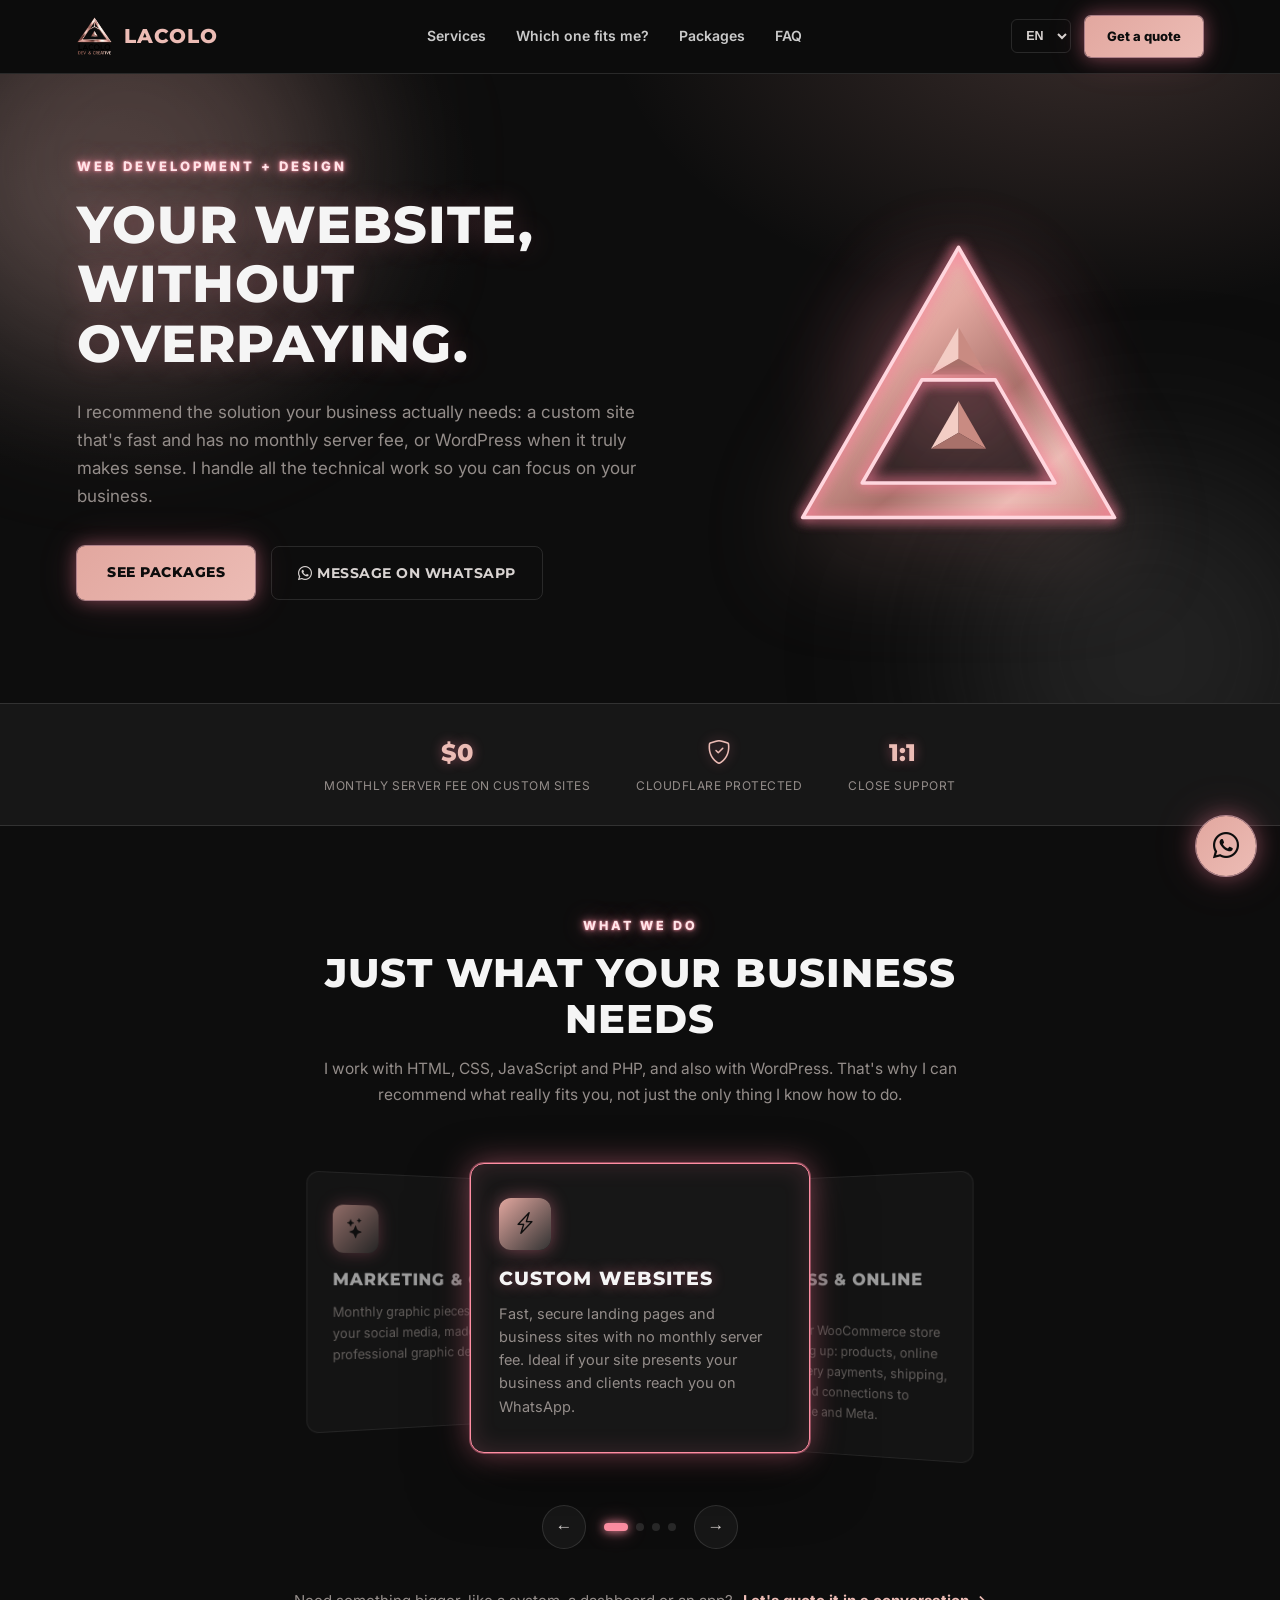
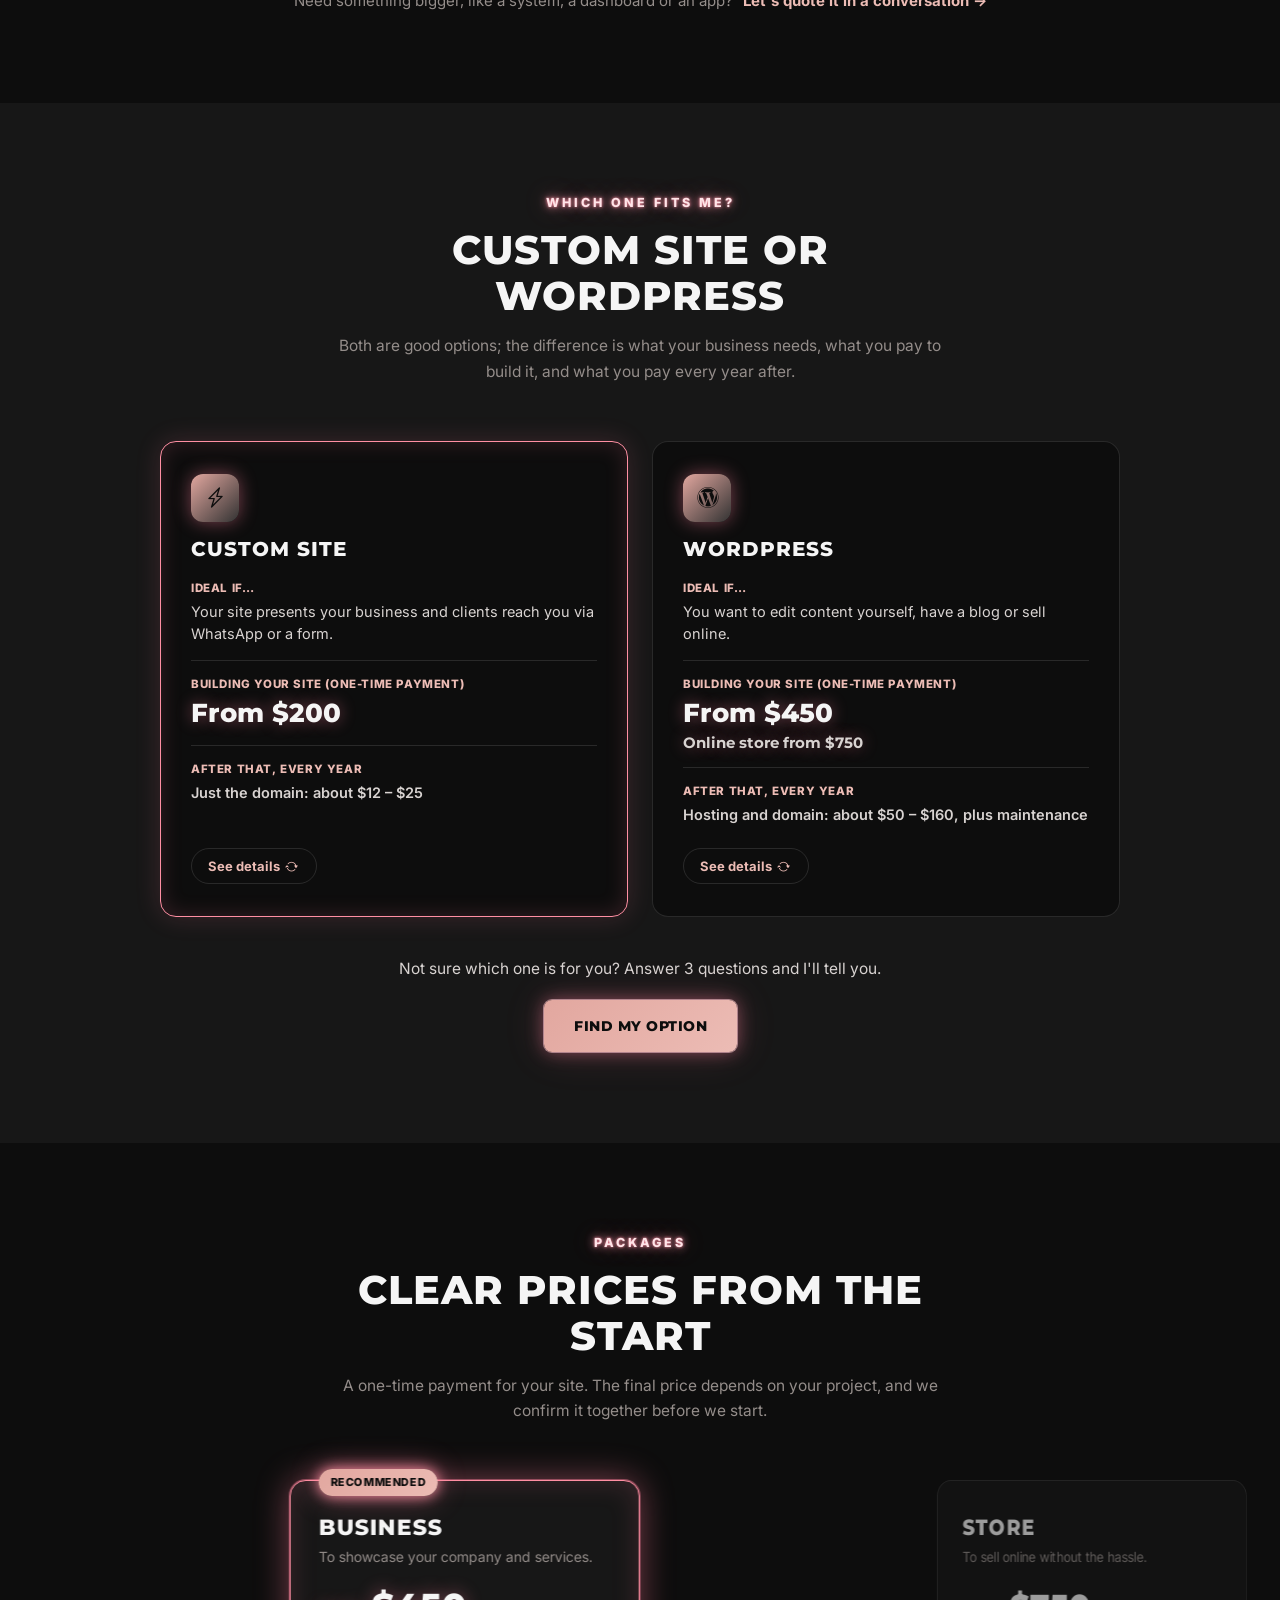
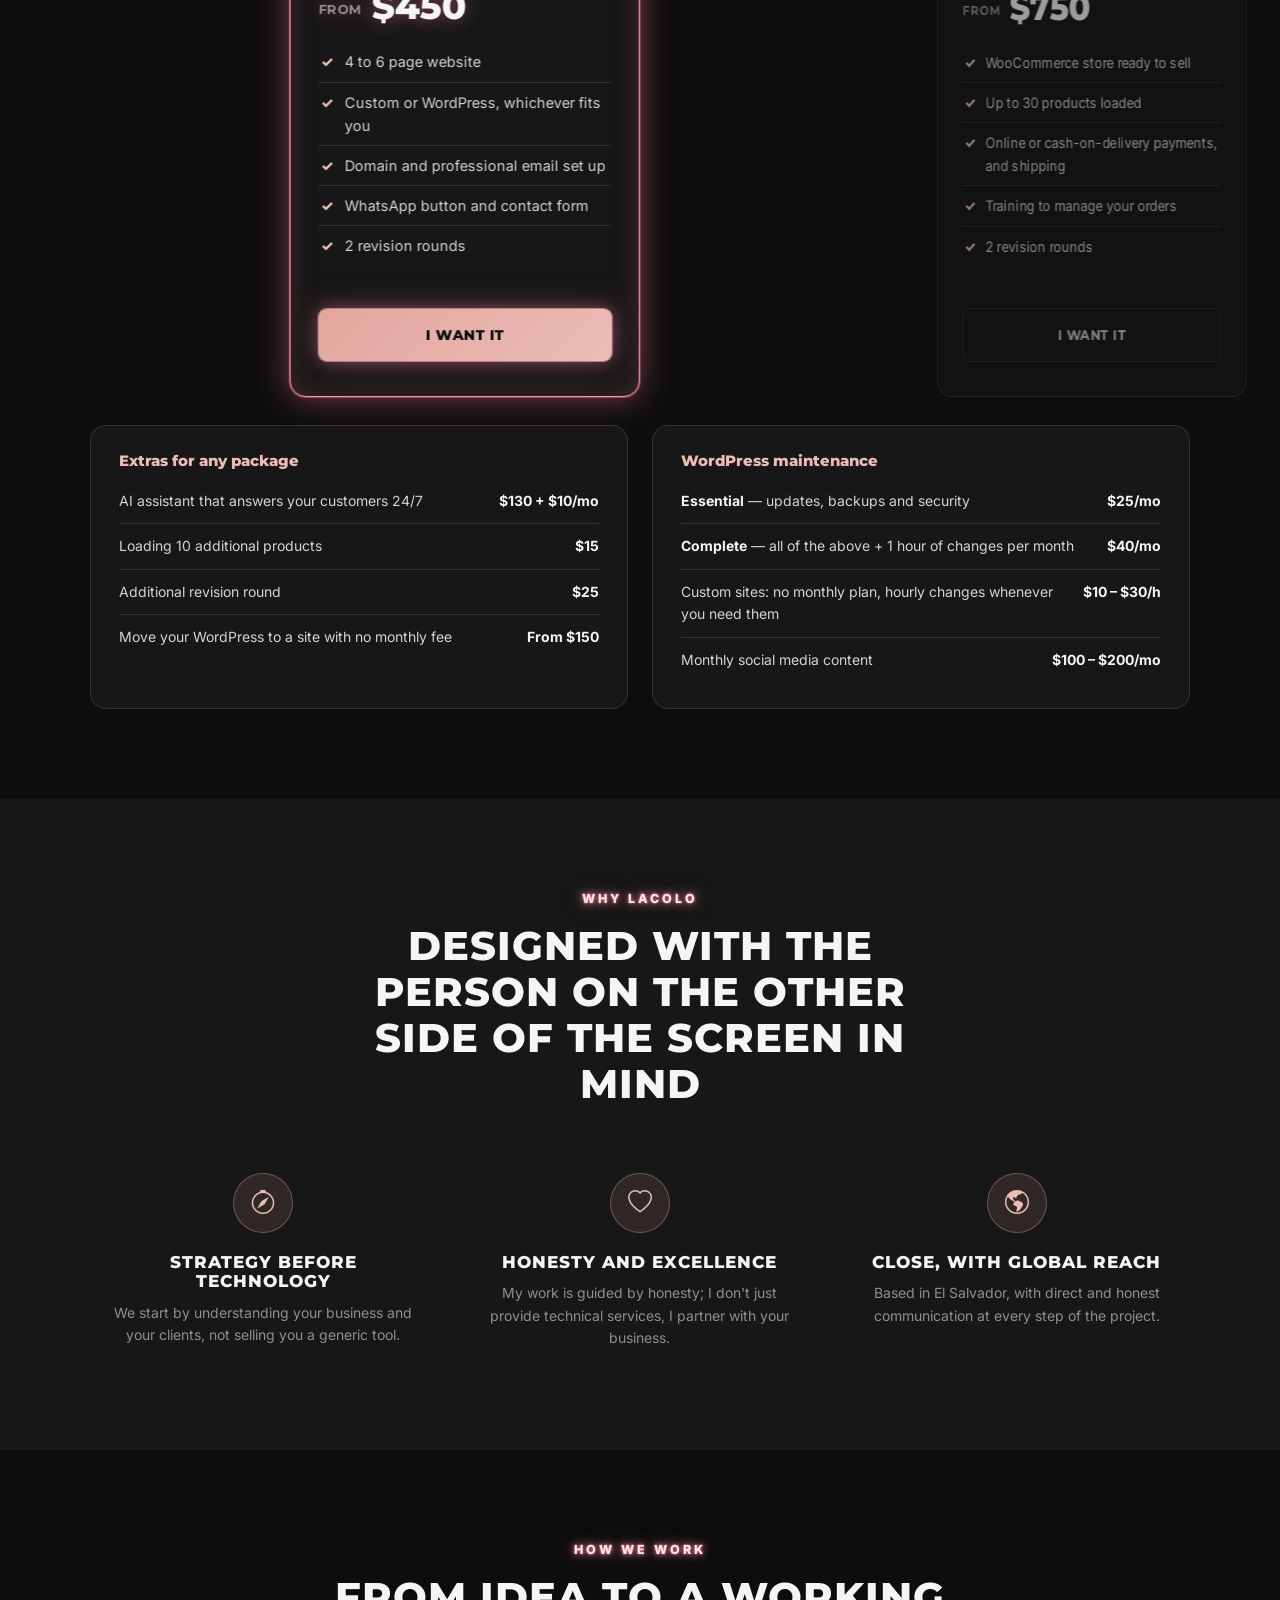
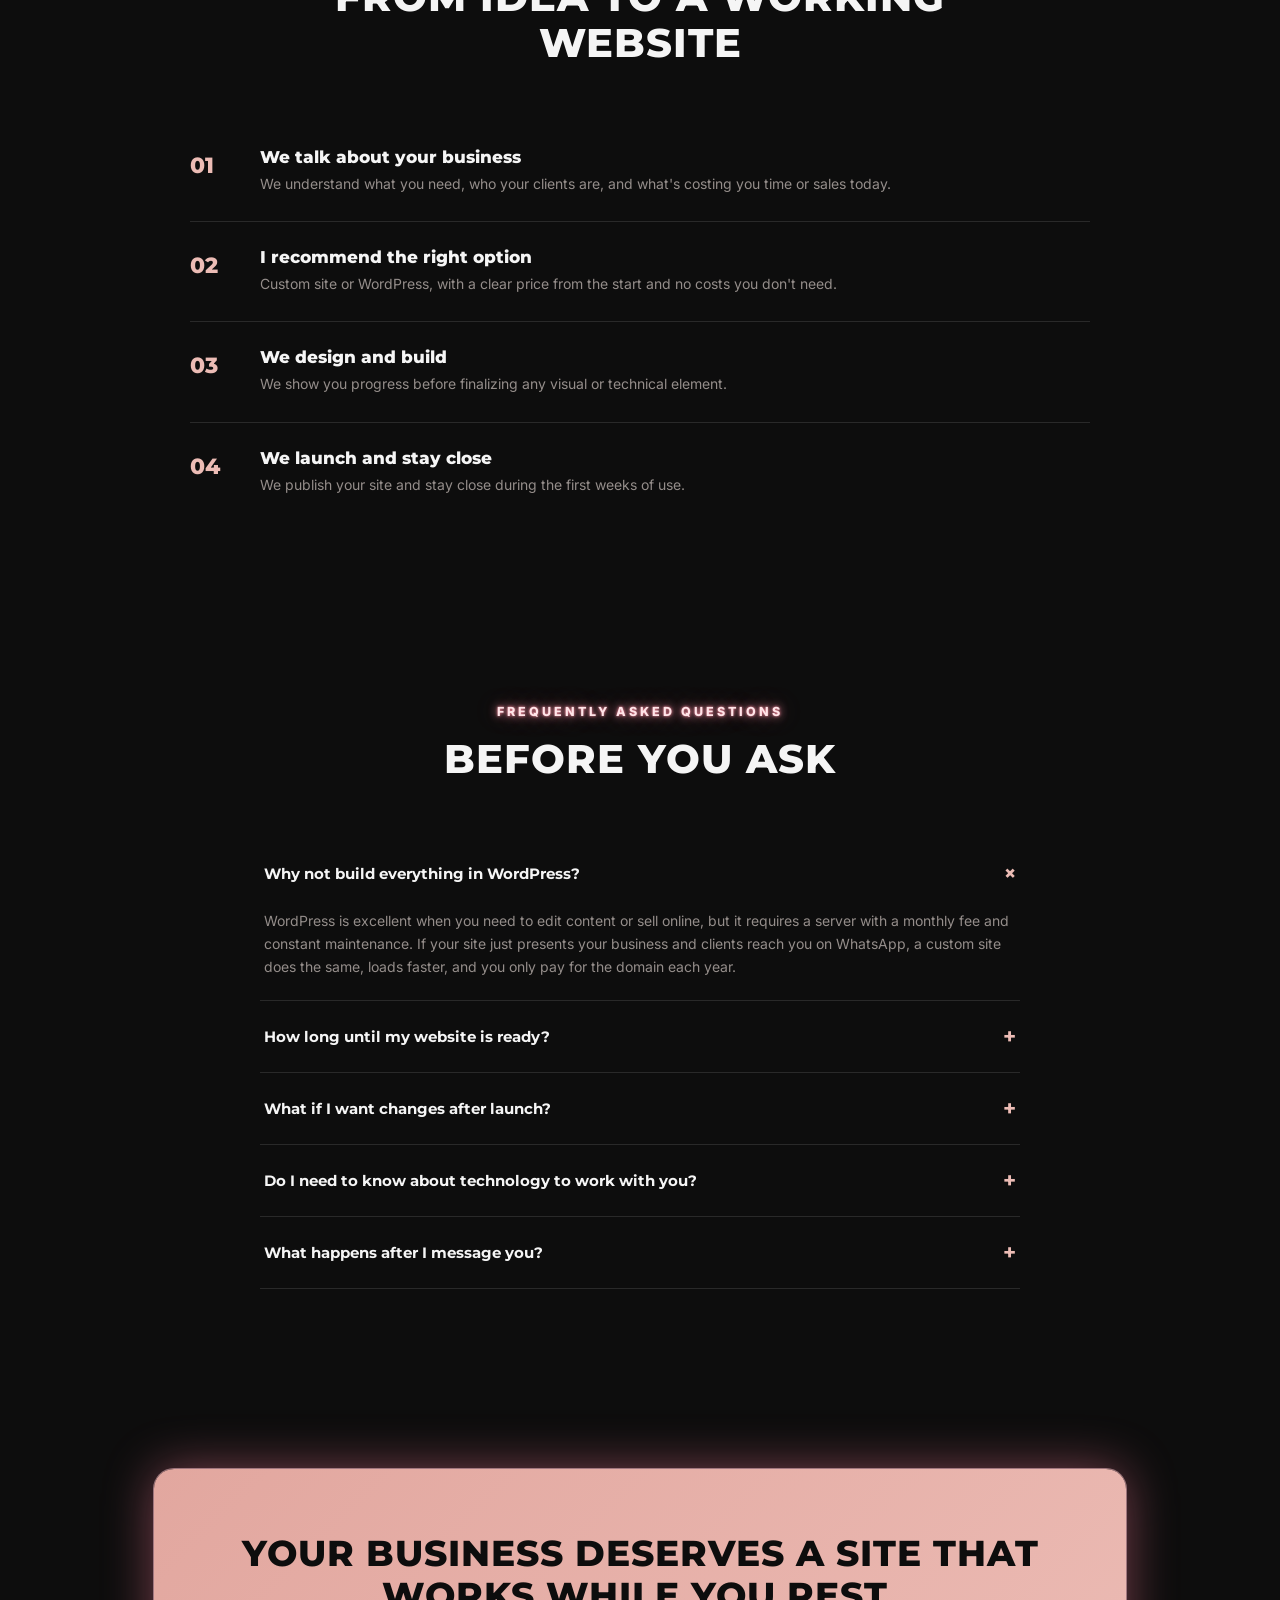
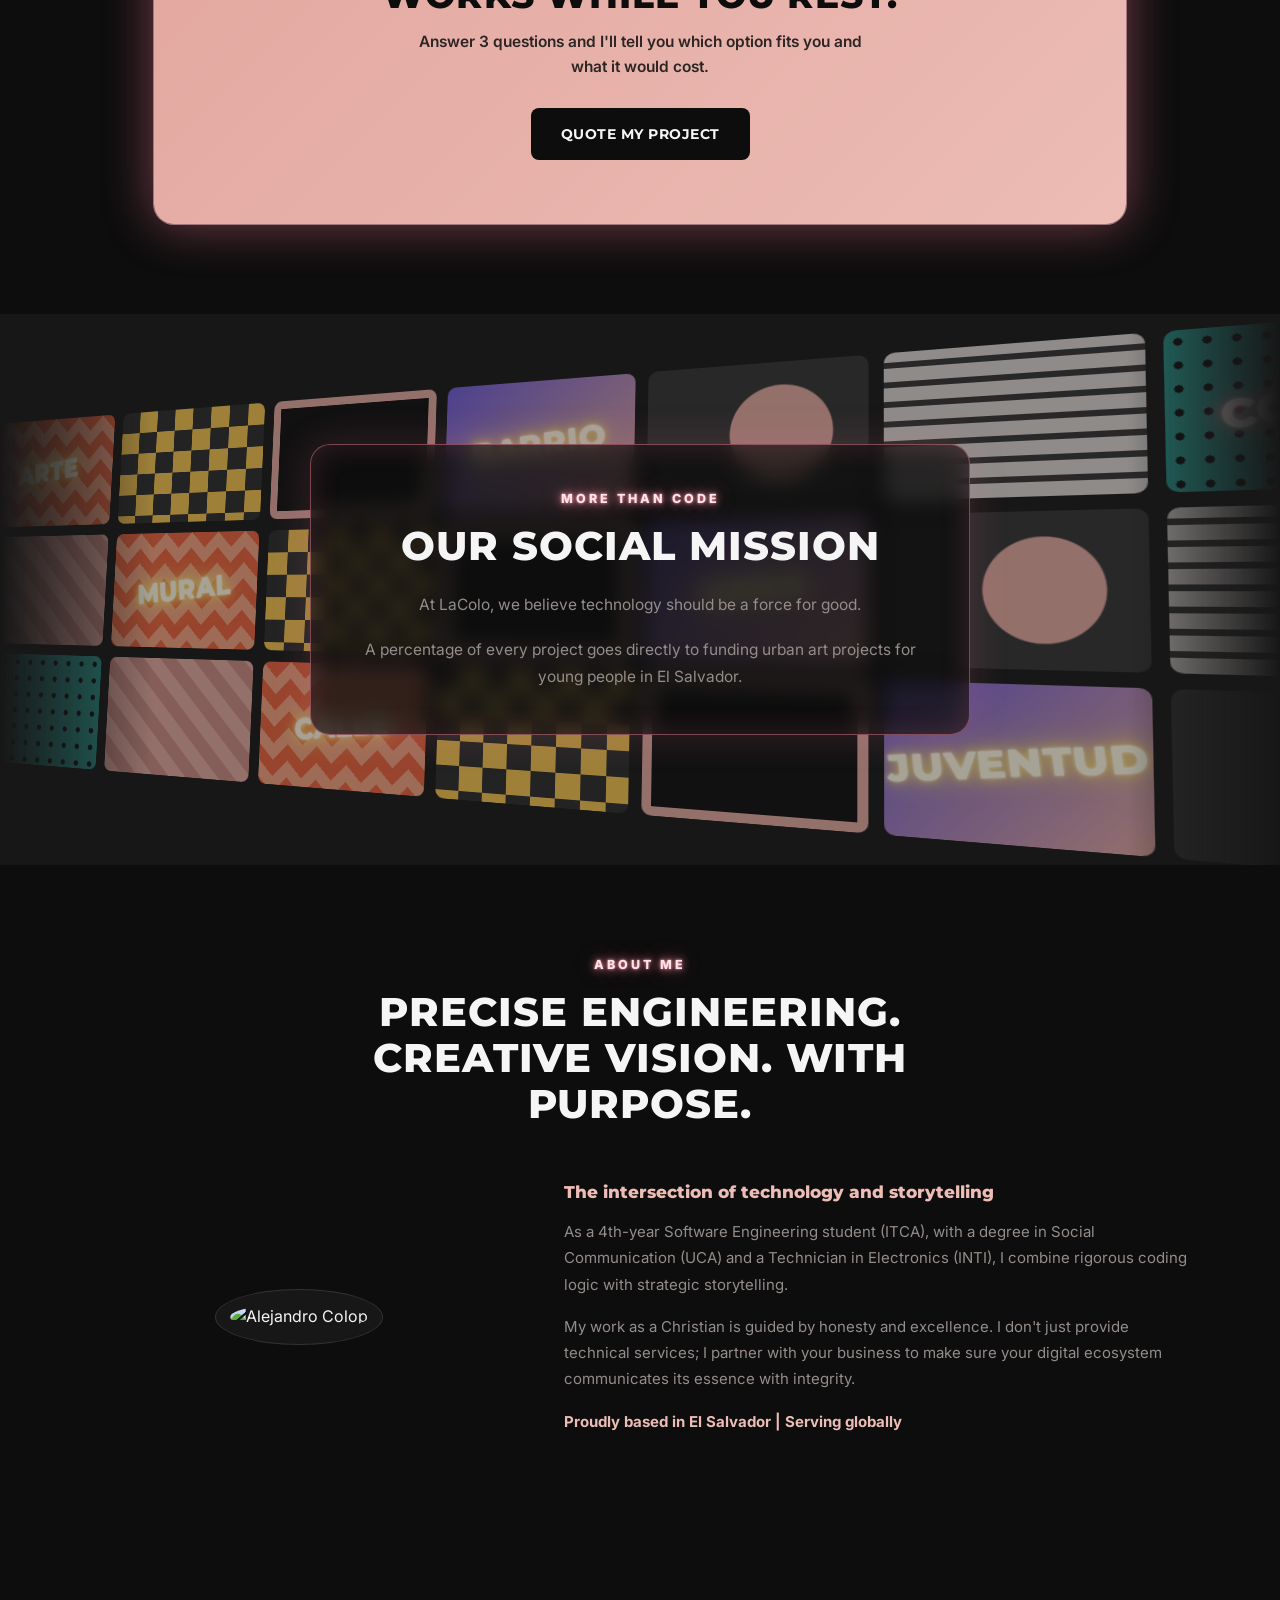
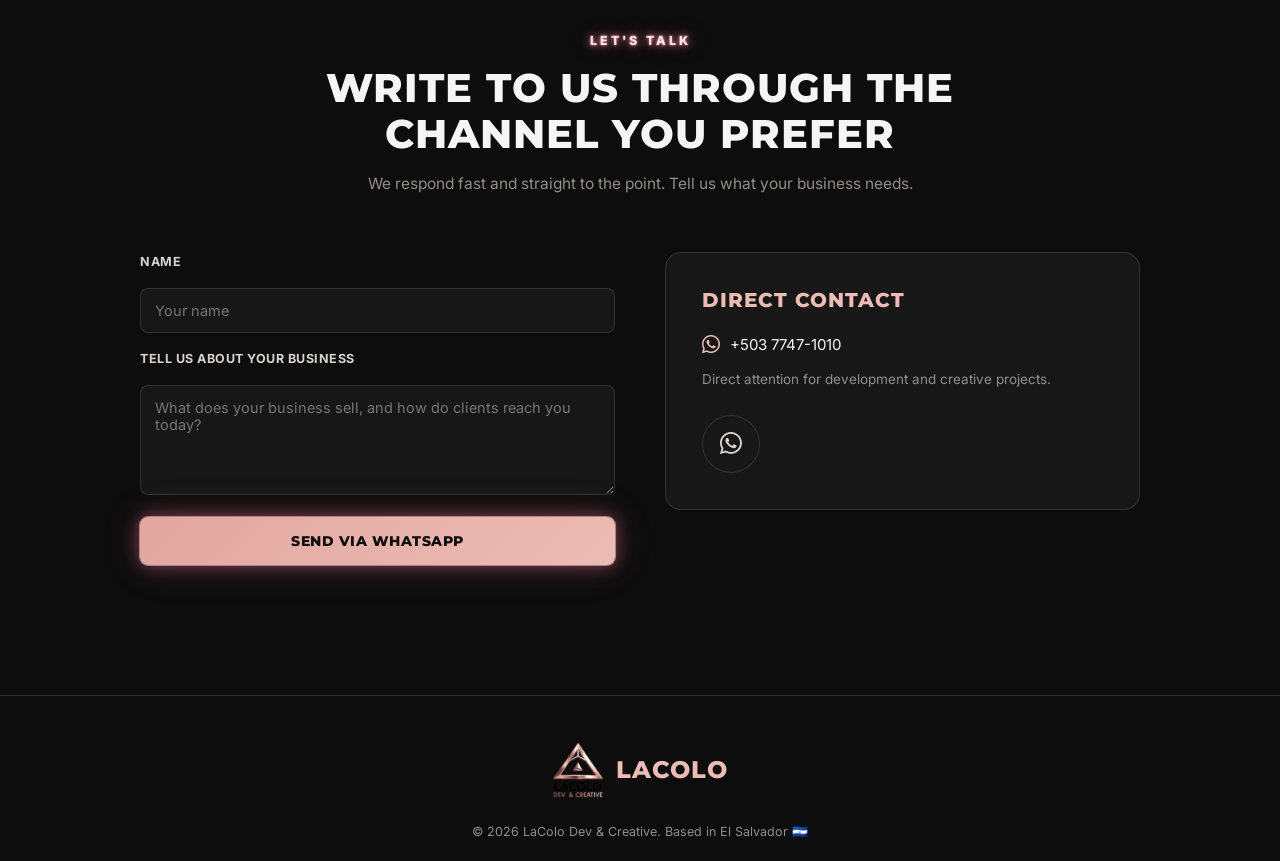
==== commit edd1eca4: "cambios" ====
--- a/index.html
+++ b/index.html
@@ -196,8 +196,7 @@
         <div class="section-head reveal-solo">
             <div class="section-eyebrow" data-i18n="compare_eyebrow">¿Cuál me conviene?</div>
             <h2 data-i18n="compare_title">Sitio a la medida o WordPress</h2>
-            <p data-i18n="compare_lead">Las dos opciones son buenas; la diferencia está en lo que tu negocio necesita y en
-                lo que vas a pagar cada año.</p>
+            <p data-i18n="compare_lead">Las dos opciones son buenas; la diferencia está en lo que tu negocio necesita, en lo que pagas al crearlo y en lo que pagas cada año después.</p>
         </div>
         <div class="compare-grid reveal-group">
             <div class="flip reveal">
@@ -209,7 +208,9 @@
                             <dt data-i18n="cmp_ideal">Ideal si…</dt>
                             <dd data-i18n="cmp_a_ideal">Tu sitio muestra tu negocio y te contactan por WhatsApp o
                                 formulario.</dd>
-                            <dt data-i18n="cmp_cost">Costo cada año</dt>
+                            <dt data-i18n="cmp_build">Creación de tu sitio (pago único)</dt>
+                            <dd class="cmp-price"><span data-i18n="pkg_from">Desde</span> <span data-price="presencia">$200</span></dd>
+                            <dt data-i18n="cmp_cost">Después, cada año</dt>
                             <dd class="cmp-cost" data-i18n="cmp_a_cost">Solo el dominio: unos $12 – $25</dd>
                         </dl>
                         <button type="button" class="flip-btn"><span data-i18n="flip_more">Ver detalles</span> <i
@@ -237,7 +238,11 @@
                             <dt data-i18n="cmp_ideal">Ideal si…</dt>
                             <dd data-i18n="cmp_b_ideal">Quieres editar el contenido tú mismo, tener un blog o vender en
                                 línea.</dd>
-                            <dt data-i18n="cmp_cost">Costo cada año</dt>
+                            <dt data-i18n="cmp_build">Creación de tu sitio (pago único)</dt>
+                            <dd class="cmp-price"><span data-i18n="pkg_from">Desde</span> <span data-price="negocio">$450</span>
+                                <span class="cmp-price-note"><span data-i18n="cmp_store">Tienda en línea desde</span> <span
+                                        data-price="tienda">$750</span></span></dd>
+                            <dt data-i18n="cmp_cost">Después, cada año</dt>
                             <dd class="cmp-cost" data-i18n="cmp_b_cost">Hosting y dominio: unos $50 – $160, más
                                 mantenimiento</dd>
                         </dl>
--- a/css/style.css
+++ b/css/style.css
@@ -375,7 +375,9 @@
 .compare-card dt{ font-size:11.5px; font-weight:800; letter-spacing:.6px; text-transform:uppercase; color: var(--rose-bright); padding-top:14px; border-top:1px solid var(--line); }
 .compare-card dt:first-child{ border-top:none; padding-top:0; }
 .compare-card dd{ color: var(--pale); font-size:14.5px; line-height:1.55; margin:4px 0 14px; }
-.compare-card dd.cmp-cost{ font-family:'Montserrat'; font-weight:700; color: var(--white); margin-bottom:0; }
+.compare-card dd.cmp-price{ font-family:'Montserrat'; font-weight:800; font-size:26px; color: var(--white); line-height:1.3; }
+.compare-card dd.cmp-price .cmp-price-note{ display:block; font-size:15px; font-weight:700; color: var(--pale); margin-top:2px; }
+.compare-card dd.cmp-cost{ font-weight:600; color: var(--pale); margin-bottom:0; }
 .compare-cta{ text-align:center; margin-top:40px; }
 .compare-cta p{ color: var(--pale); font-size:15.5px; margin-bottom:18px; }
 
--- a/css/efectos3d.css
+++ b/css/efectos3d.css
@@ -284,3 +284,5 @@
 @media (prefers-reduced-motion: reduce) {
   .hero-visual::before, .fx-3d .hero-eyebrow, .fx-3d .tile span { animation: none !important; }
 }
+
+.fx-3d .compare-card dd.cmp-price { text-shadow: 0 0 16px var(--neon-soft); }
